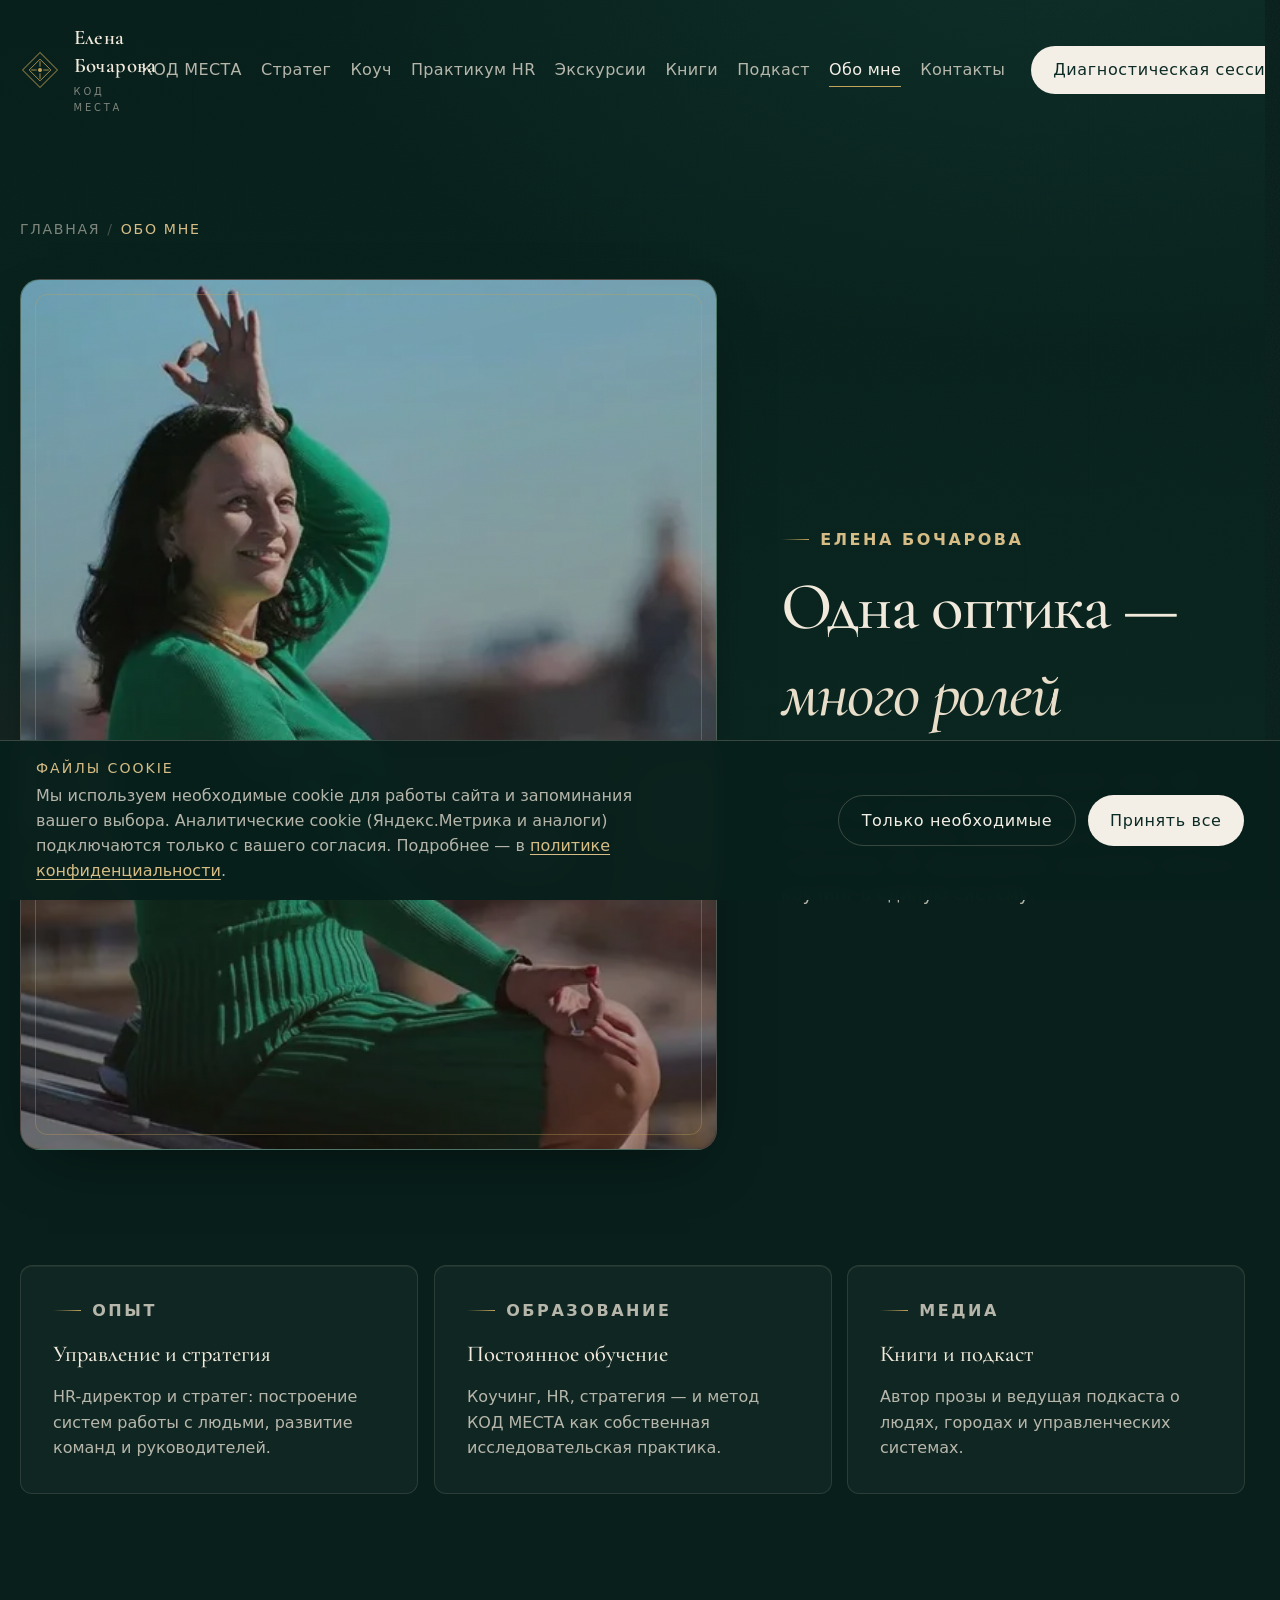
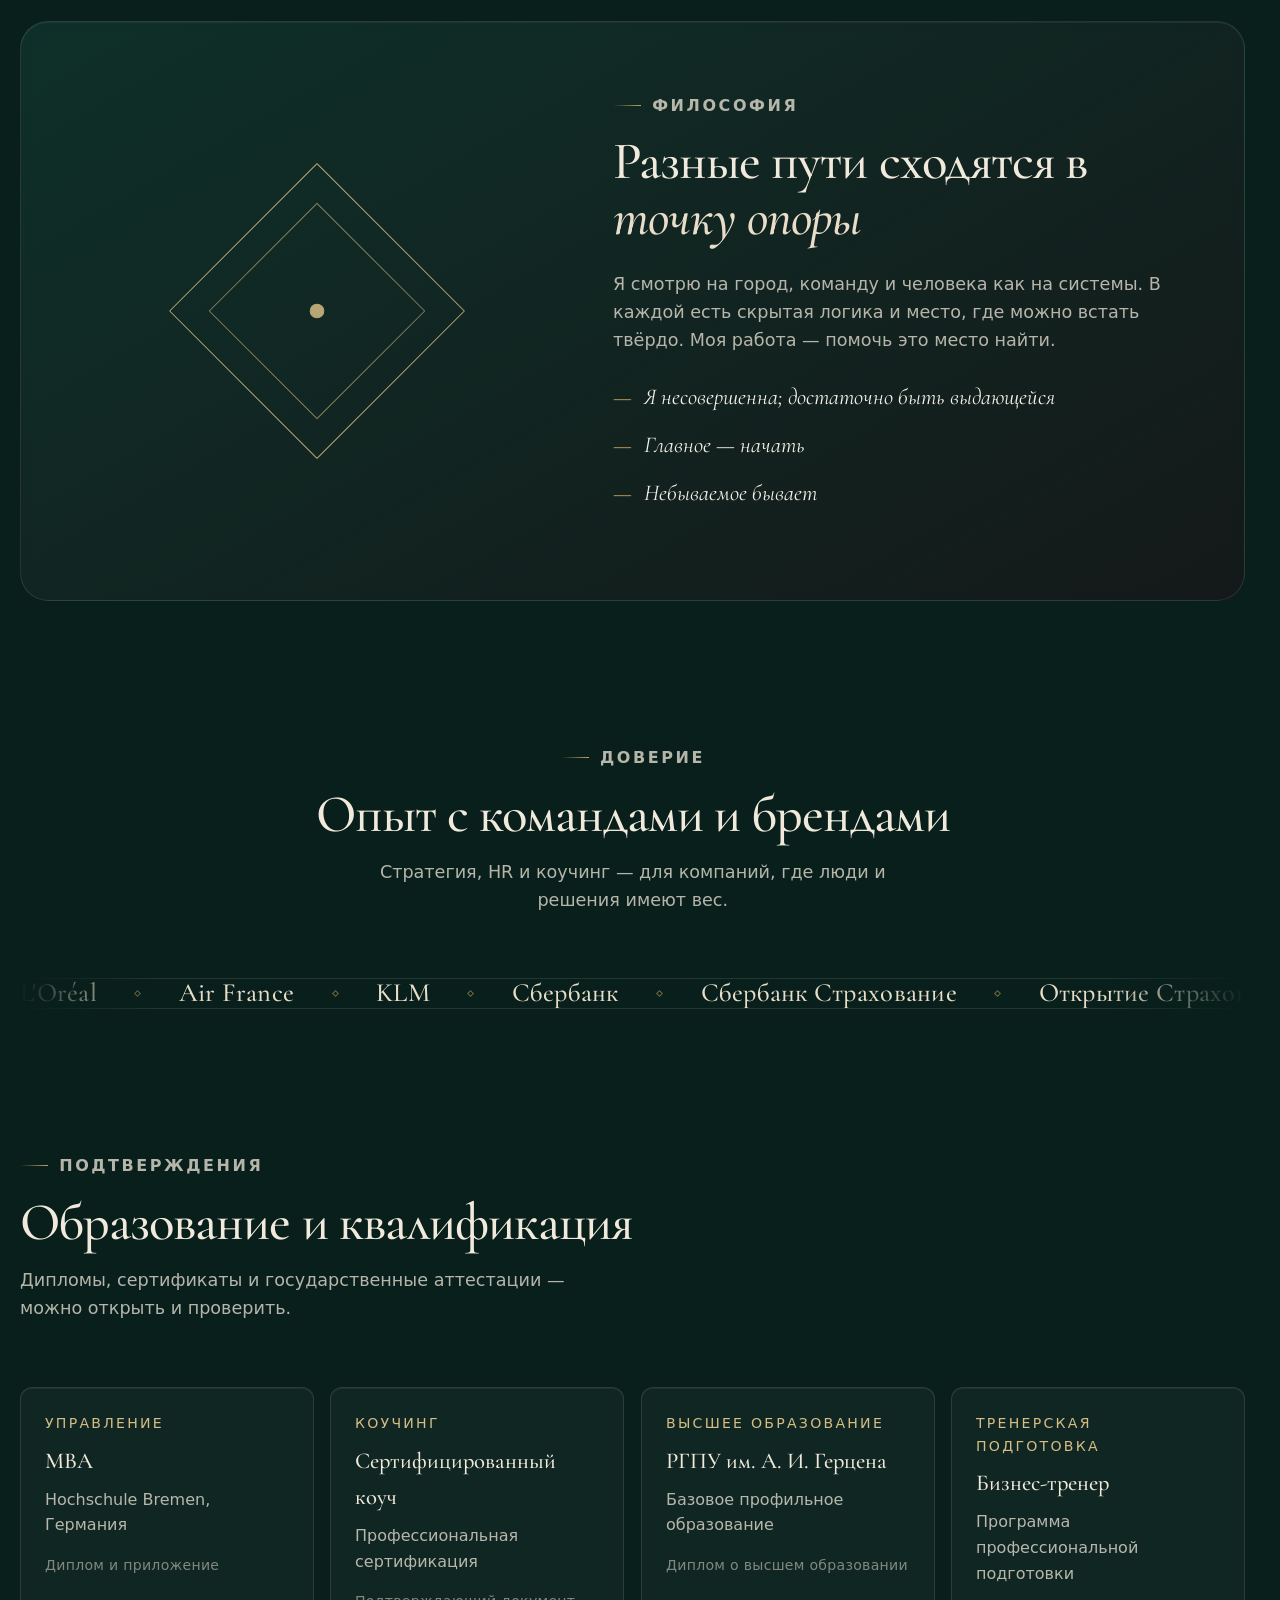
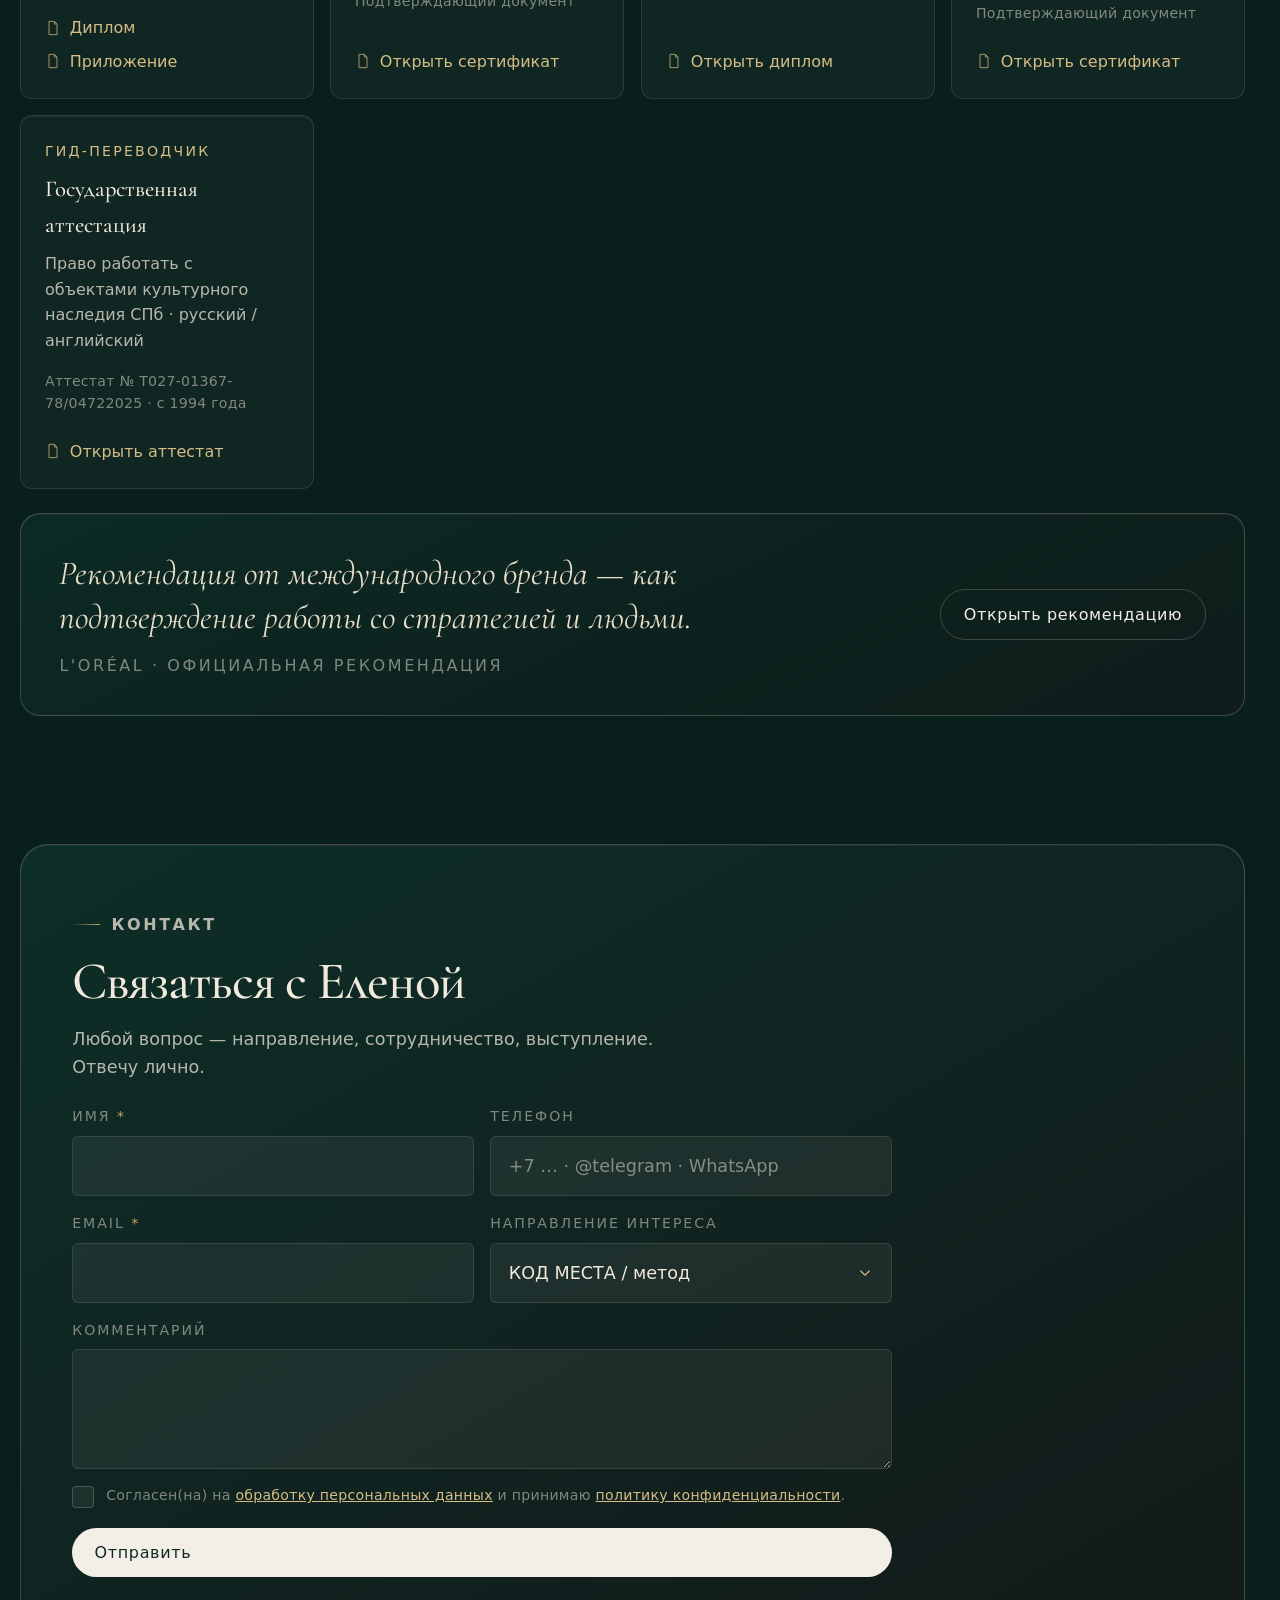
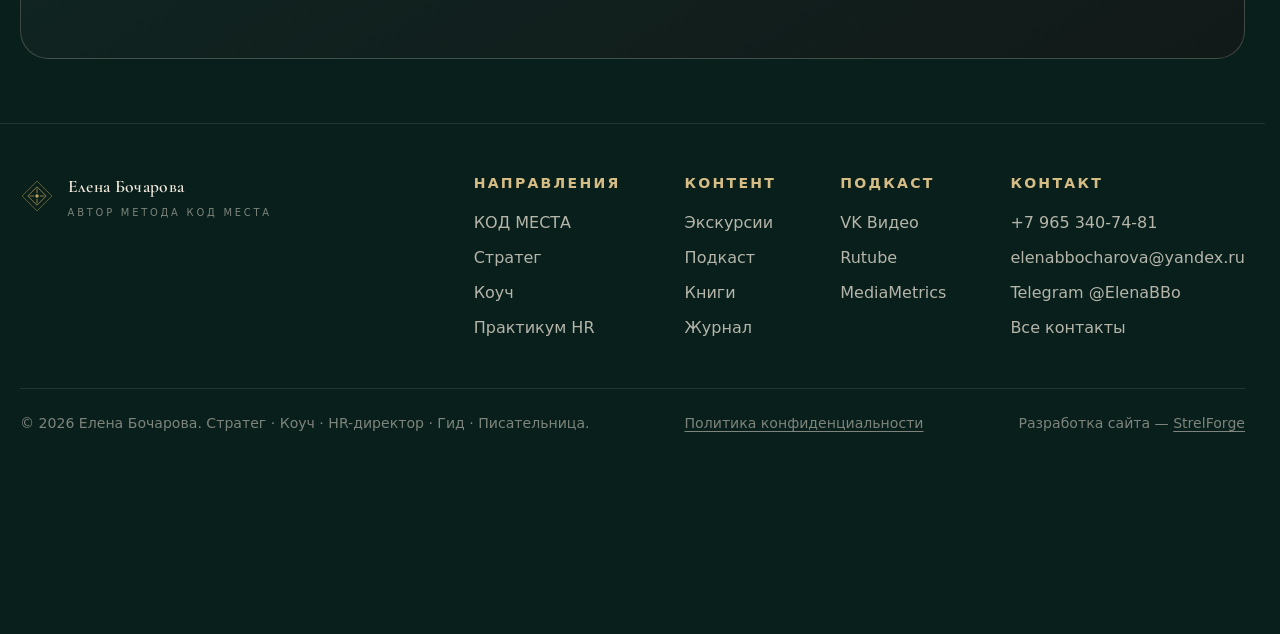
==== about/index.html @ f7d72cff "Initial commit" ====
<!DOCTYPE html>
<html lang="ru">
<head>
  <meta charset="UTF-8" />
  <style>html.pc-cover::before{content:"";position:fixed;inset:0;z-index:700;background:#081f1b}</style>
  <script>try{if(sessionStorage.getItem('pc-transit')==='1')document.documentElement.classList.add('pc-cover')}catch(e){}</script>
  <meta name="viewport" content="width=device-width, initial-scale=1.0" />
  <title>Обо мне — Елена Бочарова · биография и опыт</title>
  <meta name="description" content="Елена Бочарова: автор метода КОД МЕСТА, стратег, коуч, HR-директор, гид-переводчик, писательница и ведущая подкаста. Опыт, образование, философия и контакты." />
  <link rel="canonical" href="https://example.com/about/" />
  <meta property="og:title" content="Обо мне — Елена Бочарова" />
  <meta property="og:description" content="Биография, опыт, образование и философия." />
  <meta property="og:type" content="profile" />
  <meta property="og:url" content="https://example.com/about/" />
  <meta property="og:image" content="https://example.com/assets/img/og-default.svg" />

    <meta name="robots" content="index, follow" />
  <meta name="author" content="Елена Бочарова" />
  <meta name="theme-color" content="#081f1b" />
  <meta property="og:locale" content="ru_RU" />
  <meta property="og:site_name" content="Елена Бочарова · КОД МЕСТА" />
  <meta name="twitter:card" content="summary_large_image" />
  <meta name="twitter:title" content="Обо мне — Елена Бочарова" />
  <meta name="twitter:description" content="Биография, опыт, образование и философия." />
  <meta name="twitter:image" content="https://example.com/assets/img/og-default.svg" />
  <link rel="alternate" hreflang="ru" href="https://example.com/about/" />
  <link rel="alternate" hreflang="x-default" href="https://example.com/about/" />
<link rel="preconnect" href="https://api.fontshare.com" crossorigin />
  <link rel="preconnect" href="https://fonts.googleapis.com" />
  <link rel="preconnect" href="https://fonts.gstatic.com" crossorigin />
  <link href="https://api.fontshare.com/v2/css?f[]=switzer@300,400,500,600&display=swap" rel="stylesheet" />
  <link href="https://fonts.googleapis.com/css2?family=Cormorant+Garamond:ital,wght@0,400;0,500;0,600;1,400;1,500&family=Cormorant:ital,wght@0,400;0,500;1,400&display=swap" rel="stylesheet" />
  <link rel="stylesheet" href="../assets/css/base.css" />
  <link rel="stylesheet" href="../assets/css/style.css" />
  <link rel="icon" href="data:image/svg+xml,%3Csvg xmlns='http://www.w3.org/2000/svg' viewBox='0 0 32 32'%3E%3Crect width='32' height='32' rx='6' fill='%23081f1b'/%3E%3Cpath d='M16 5 L27 16 L16 27 L5 16 Z' fill='none' stroke='%23c4a35a' stroke-width='1.4'/%3E%3Ccircle cx='16' cy='16' r='3' fill='%23c4a35a'/%3E%3C/svg%3E" />
</head>
<body>
  <a href="#main" class="btn btn-ghost skip-link">К содержанию</a>
  <div data-header></div>

  <main id="main">
    <section class="subhero wrap">
      <nav class="crumbs reveal" aria-label="Хлебные крошки">
        <a href="../index.html">Главная</a><span class="sep">/</span><span aria-current="page">Обо мне</span>
      </nav>
      <div class="hero-grid" style="align-items:center; margin-top:1rem">
        <figure class="portrait portrait--photo reveal reveal-left" data-delay="220" aria-label="Елена Бочарова">
          <img src="../assets/img/elena/elena-guide.webp" alt="Елена Бочарова" width="960" height="1200" loading="lazy" decoding="async" />
          <div class="frame-line"></div>
        </figure>
        <div>
          <p class="eyebrow reveal" data-delay="60">Елена Бочарова</p>
          <h1 data-split>Одна оптика — <em>много ролей</em></h1>
          <p class="subhero-roles reveal reveal-blur" data-delay="280">Автор метода КОД МЕСТА. Стратег, коуч, HR-директор, гид-переводчик, писательница и ведущая подкаста. Объединяю город, людей, стратегию, HR, образование, экскурсии, книги и коучинг в единую систему.</p>
        </div>
      </div>
    </section>

    <section class="section section--tight wrap">
      <div class="feature-grid" data-stagger="100">
        <div class="feature reveal"><p class="eyebrow">Опыт</p><h3>Управление и стратегия</h3><p>HR-директор и стратег: построение систем работы с людьми, развитие команд и руководителей.</p></div>
        <div class="feature reveal"><p class="eyebrow">Образование</p><h3>Постоянное обучение</h3><p>Коучинг, HR, стратегия — и метод КОД МЕСТА как собственная исследовательская практика.</p></div>
        <div class="feature reveal"><p class="eyebrow">Медиа</p><h3>Книги и подкаст</h3><p>Автор прозы и ведущая подкаста о людях, городах и управленческих системах.</p></div>
      </div>
    </section>

    <section class="section section--tight wrap">
      <div class="method">
        <div class="reveal reveal-left">
          <svg class="glyph-svg" viewBox="0 0 300 300" fill="none" aria-hidden="true">
            <g stroke="currentColor" stroke-width="0.9" opacity="0.85">
              <path d="M150 20 L280 150 L150 280 L20 150 Z"/>
              <path d="M150 55 L245 150 L150 245 L55 150 Z" opacity="0.7"/>
              <circle cx="150" cy="150" r="6" fill="currentColor"/>
            </g>
          </svg>
        </div>
        <div class="reveal reveal-right" data-delay="120">
          <p class="eyebrow">Философия</p>
          <h2>Разные пути сходятся в <em>точку опоры</em></h2>
          <p>Я смотрю на город, команду и человека как на системы. В каждой есть скрытая логика и место, где можно встать твёрдо. Моя работа — помочь это место найти.</p>
          <ul class="principles">
            <li>Я несовершенна; достаточно быть выдающейся</li>
            <li>Главное — начать</li>
            <li>Небываемое бывает</li>
          </ul>
        </div>
      </div>
    </section>

    <section class="section section--tight wrap" aria-labelledby="clients-title">
      <div class="section-head section-head--center reveal reveal-down">
        <p class="eyebrow">Доверие</p>
        <h2 id="clients-title">Опыт с командами и брендами</h2>
        <p>Стратегия, HR и коучинг — для компаний, где люди и решения имеют вес.</p>
      </div>
      <ul class="client-wall reveal reveal-soft" data-marquee aria-label="Клиенты и бренды">
        <li><span class="cw-name">L'Oréal</span></li>
        <li><span class="cw-name">Air France</span></li>
        <li><span class="cw-name">KLM</span></li>
        <li><span class="cw-name">Сбербанк</span></li>
        <li><span class="cw-name">Сбербанк Страхование</span></li>
        <li><span class="cw-name">Открытие Страхование</span></li>
        <li><span class="cw-name">РЖД</span></li>
        <li><span class="cw-name">Parallels</span></li>
        <li><span class="cw-name">ERGO</span></li>
        <li><span class="cw-name">Райффайзен Лайф</span></li>
        <li><span class="cw-name">hh.ru</span></li>
      </ul>
    </section>

    <section class="section section--tight wrap" aria-labelledby="creds-title">
      <div class="section-head reveal reveal-down">
        <p class="eyebrow">Подтверждения</p>
        <h2 id="creds-title">Образование и квалификация</h2>
        <p>Дипломы, сертификаты и государственные аттестации — можно открыть и проверить.</p>
      </div>
      <div class="cred-grid" data-stagger="90">
        <article class="cred-card reveal">
          <span class="cred-type">Управление</span>
          <h3>MBA</h3>
          <p>Hochschule Bremen, Германия</p>
          <span class="cred-detail">Диплом и приложение</span>
          <div class="cred-links">
            <a class="cred-doc" href="../assets/documents/Bocharova_MBA1.pdf" target="_blank" rel="noopener">
              <svg viewBox="0 0 24 24" fill="none" stroke="currentColor" stroke-width="1.4"><path d="M6 2h8l4 4v16H6Z"/><path d="M14 2v4h4"/></svg>Диплом</a>
            <a class="cred-doc" href="../assets/documents/Bocharova_MBA2.pdf" target="_blank" rel="noopener">
              <svg viewBox="0 0 24 24" fill="none" stroke="currentColor" stroke-width="1.4"><path d="M6 2h8l4 4v16H6Z"/><path d="M14 2v4h4"/></svg>Приложение</a>
          </div>
        </article>
        <article class="cred-card reveal">
          <span class="cred-type">Коучинг</span>
          <h3>Сертифицированный коуч</h3>
          <p>Профессиональная сертификация</p>
          <span class="cred-detail">Подтверждающий документ</span>
          <div class="cred-links">
            <a class="cred-doc" href="../assets/documents/Bocharova_Coach.pdf" target="_blank" rel="noopener">
              <svg viewBox="0 0 24 24" fill="none" stroke="currentColor" stroke-width="1.4"><path d="M6 2h8l4 4v16H6Z"/><path d="M14 2v4h4"/></svg>Открыть сертификат</a>
          </div>
        </article>
        <article class="cred-card reveal">
          <span class="cred-type">Высшее образование</span>
          <h3>РГПУ им. А. И. Герцена</h3>
          <p>Базовое профильное образование</p>
          <span class="cred-detail">Диплом о высшем образовании</span>
          <div class="cred-links">
            <a class="cred-doc" href="../assets/documents/Bocharova_RGPU.pdf" target="_blank" rel="noopener">
              <svg viewBox="0 0 24 24" fill="none" stroke="currentColor" stroke-width="1.4"><path d="M6 2h8l4 4v16H6Z"/><path d="M14 2v4h4"/></svg>Открыть диплом</a>
          </div>
        </article>
        <article class="cred-card reveal">
          <span class="cred-type">Тренерская подготовка</span>
          <h3>Бизнес-тренер</h3>
          <p>Программа профессиональной подготовки</p>
          <span class="cred-detail">Подтверждающий документ</span>
          <div class="cred-links">
            <a class="cred-doc" href="../assets/documents/Bocharova_Trainer.pdf" target="_blank" rel="noopener">
              <svg viewBox="0 0 24 24" fill="none" stroke="currentColor" stroke-width="1.4"><path d="M6 2h8l4 4v16H6Z"/><path d="M14 2v4h4"/></svg>Открыть сертификат</a>
          </div>
        </article>
        <article class="cred-card reveal">
          <span class="cred-type">Гид-переводчик</span>
          <h3>Государственная аттестация</h3>
          <p>Право работать с объектами культурного наследия СПб · русский / английский</p>
          <span class="cred-detail">Аттестат № T027-01367-78/04722025 · с 1994 года</span>
          <div class="cred-links">
            <a class="cred-doc" href="../assets/img/elena/elena-badge.webp" target="_blank" rel="noopener">
              <svg viewBox="0 0 24 24" fill="none" stroke="currentColor" stroke-width="1.4"><path d="M6 2h8l4 4v16H6Z"/><path d="M14 2v4h4"/></svg>Открыть аттестат</a>
          </div>
        </article>
      </div>

      <div class="recommend reveal reveal-scale">
        <p class="rec-quote">Рекомендация от международного бренда — как подтверждение работы со стратегией и людьми.<span class="rec-by">L'Oréal · официальная рекомендация</span></p>
        <a class="btn btn-ghost" href="../assets/documents/recommendation-loreal.jpg" target="_blank" rel="noopener">Открыть рекомендацию</a>
      </div>
    </section>

    <section class="section section--tight wrap" id="contact">
      <div class="panel reveal reveal-right">
        <div class="section-head" style="margin-bottom:1.5rem">
          <p class="eyebrow">Контакт</p>
          <h2>Связаться с Еленой</h2>
          <p>Любой вопрос — направление, сотрудничество, выступление. Отвечу лично.</p>
        </div>
        <form class="form form--wide" data-form="contact" name="contact" method="POST" data-netlify="true" netlify-honeypot="bot-field">
          <input type="hidden" name="form-name" value="contact" />
          <p class="visually-hidden" aria-hidden="true"><label>Не заполняйте: <input name="bot-field" tabindex="-1" autocomplete="off" /></label></p>
          <div class="field"><label for="ab-name">Имя <span class="req">*</span></label><input id="ab-name" name="name" required /></div>
          <div class="field"><label for="ab-phone">Телефон</label><input id="ab-phone" name="phone" type="tel" /></div>
          <div class="field"><label for="ab-email">Email <span class="req">*</span></label><input id="ab-email" name="email" type="email" required /></div>
          <div class="field">
            <label for="ab-interest">Направление интереса</label>
            <select id="ab-interest" name="interest">
              <option>КОД МЕСТА / метод</option>
              <option>Стратег / бизнес</option>
              <option>Коучинг</option>
              <option>Практикум HR</option>
              <option>Экскурсии</option>
              <option>Подкаст</option>
              <option>Книги</option>
              <option>Другое</option>
            </select>
          </div>
          <div class="field field--full"><label for="ab-msg">Комментарий</label><textarea id="ab-msg" name="message"></textarea></div>
          <div class="field field--full consent">
            <input type="checkbox" id="ab-consent" name="consent" required />
            <label for="ab-consent">Согласен(на) на <a href="../privacy/index.html#consent">обработку персональных данных</a> и принимаю <a href="../privacy/index.html">политику конфиденциальности</a>.</label>
          </div>
          <div class="field field--full">
            <button type="submit" class="btn btn-primary">Отправить</button>
            <p class="form-status" role="status" aria-live="polite"></p>
          </div>
        </form>
      </div>
    </section>
  </main>

  <div data-footer></div>
  <script src="../assets/js/forms.js" defer></script>
  <script src="../assets/js/seo.js" defer></script>
  <script src="../content/bundle.js" defer></script>
  <script src="../assets/js/content.js" defer></script>
  <script src="../assets/js/site.js" defer></script>
</body>
</html>
---- assets/css/base.css ----
/* ============================================================
   base.css — reset, tokens, primitives
   Project: Елена Бочарова — мультибрендовый хаб «Тихая роскошь»
   ============================================================ */

*, *::before, *::after { box-sizing: border-box; }
* { margin: 0; }
html {
  -webkit-text-size-adjust: 100%;
  scroll-behavior: smooth;
  overflow-x: hidden;
  width: 100%;
  max-width: 100%;
  scrollbar-gutter: stable;
  min-height: 100%;
  background-color: var(--bg);
  color-scheme: dark;
}
@media (prefers-reduced-motion: reduce) {
  html { scroll-behavior: auto; }
  *, *::before, *::after {
    animation-duration: .001ms !important;
    animation-iteration-count: 1 !important;
    transition-duration: .001ms !important;
  }
}
body { line-height: 1.6; -webkit-font-smoothing: antialiased; text-rendering: optimizeLegibility; overflow-x: hidden; width: 100%; max-width: 100%; position: relative; }
img, picture, svg, video { display: block; max-width: 100%; }
input, button, textarea, select { font: inherit; color: inherit; }
button { background: none; border: none; cursor: pointer; }
a { color: inherit; text-decoration: none; }
ul, ol { list-style: none; padding: 0; }
:focus-visible {
  outline: 2px solid var(--gold);
  outline-offset: 3px;
  border-radius: 2px;
}

/* ---------- Design Tokens ---------- */
:root {
  /* Core palette — Quiet Luxury */
  --emerald-deep:  #0c2a25;   /* cat's-eye / темный изумруд */
  --emerald:       #103b32;
  --emerald-mid:   #1c5247;
  --emerald-glow:  #2f7a68;
  --bordeaux-deep: #2c0f17;
  --bordeaux:      #5a1f2c;
  --bordeaux-wine: #7a2a3a;
  --ivory:         #f4efe6;   /* теплый айвори */
  --champagne:     #e8ddc8;
  --champagne-2:   #d8c9ac;
  --gold:          #c4a35a;   /* металл/золото — только микродетали */
  --gold-soft:     #d6bd86;

  /* Semantic surfaces (dark, emerald-based) */
  --bg:            #081f1b;
  --bg-2:          #0b2620;
  --surface:       rgba(244,239,230,0.035);
  --surface-2:     rgba(244,239,230,0.06);
  --surface-3:     rgba(244,239,230,0.09);
  --border:        rgba(232,221,200,0.12);
  --border-strong: rgba(232,221,200,0.22);

  /* Text */
  --text:          #f1eadc;
  --text-soft:     rgba(241,234,220,0.74);
  --text-faint:    rgba(241,234,220,0.5);

  /* Type scale (fluid) */
  --text-xs:   clamp(0.8rem, 0.77rem + 0.14vw, 0.88rem);
  --text-sm:   clamp(0.9rem, 0.87rem + 0.18vw, 1rem);
  --text-base: clamp(1.02rem, 0.98rem + 0.2vw, 1.1rem);
  --text-lg:   clamp(1.2rem, 1.12rem + 0.4vw, 1.42rem);
  --text-xl:   clamp(1.5rem, 1.3rem + 1vw, 2.1rem);
  --text-2xl:  clamp(2.1rem, 1.7rem + 2vw, 3.4rem);
  --text-hero: clamp(3rem, 2.2rem + 5vw, 6.4rem);

  /* Spacing */
  --space-1: 0.25rem;  --space-2: 0.5rem;  --space-3: 0.75rem;
  --space-4: 1rem;     --space-6: 1.5rem;  --space-8: 2rem;
  --space-12: 3rem;    --space-16: 4rem;   --space-20: 5rem;
  --space-24: 6rem;    --space-32: 8rem;

  /* Radius */
  --radius-sm: 6px; --radius-md: 12px; --radius-lg: 20px; --radius-xl: 28px;

  /* Tracking discipline (Refero: Sequel — sculpted display, restrained labels) */
  --track-display: -0.025em;  /* большие serif-заголовки: «вылепленные», плотные */
  --track-head:    -0.018em;  /* секционные h2 */
  --track-label:    0.16em;   /* мелкие капс-подписи: сдержанно, читаемо */

  /* Fonts */
  --font-display: 'Cormorant Garamond', 'Cormorant', Georgia, serif;
  --font-body: 'Switzer', 'Inter', system-ui, sans-serif;

  --shadow-soft: 0 24px 60px -28px rgba(0,0,0,0.6);
  /* Возвышение карточек — внутренняя подсветка сверху + мягкая тень (Sequel) */
  --edge-top: inset 0 1px 0 0 rgba(244,239,230,0.06);
  --shadow-card: 0 18px 40px -24px rgba(0,0,0,0.55), var(--edge-top);
  --ease: cubic-bezier(0.16, 1, 0.3, 1);
  --maxw: 1280px;
}

/* ---------- Primitive utilities ---------- */
.wrap { width: min(100% - 2.5rem, var(--maxw)); margin-inline: auto; }
.wrap--narrow { width: min(100% - 2.5rem, 880px); margin-inline: auto; }

.eyebrow {
  font-family: var(--font-body);
  font-size: var(--text-sm);
  letter-spacing: var(--track-label);
  text-transform: uppercase;
  color: var(--gold-soft);
  font-weight: 600;
  display: inline-flex; align-items: center; gap: 0.7em;
}
.eyebrow::before {
  content: ""; width: 28px; height: 1px; flex: none;
  background: linear-gradient(90deg, transparent, var(--gold));
}

.btn {
  display: inline-flex; align-items: center; gap: 0.6em;
  font-size: var(--text-sm); letter-spacing: 0.04em;
  padding: 0.72em 1.4em; border-radius: 999px;
  --mag-x: 0px; --mag-y: 0px;
  transform: translate(var(--mag-x), var(--mag-y));
  transition: transform .3s var(--ease), background .3s var(--ease), border-color .3s var(--ease), color .3s var(--ease);
  white-space: nowrap;
}
.btn-primary {
  background: var(--ivory); color: var(--emerald-deep); font-weight: 500;
}
.btn-primary:hover { transform: translate(var(--mag-x), calc(var(--mag-y) - 2px)); background: var(--champagne); }
.btn-ghost {
  border: 1px solid var(--border-strong); color: var(--ivory);
}
.btn-ghost:hover { border-color: var(--gold); color: var(--gold-soft); }
.btn-gold {
  border: 1px solid var(--gold); color: var(--gold-soft);
}
.btn-gold:hover { background: var(--gold); color: var(--emerald-deep); transform: translate(var(--mag-x), calc(var(--mag-y) - 2px)); }

/* Visually-hidden helper */
.visually-hidden {
  position: absolute !important; width: 1px !important; height: 1px !important;
  padding: 0 !important; margin: -1px !important; overflow: hidden !important;
  clip: rect(0 0 0 0) !important; clip-path: inset(50%) !important;
  white-space: nowrap; border: 0;
}

/* Skip link: не уводим за экран — иначе на мобильных появляется горизонтальный скролл */
.skip-link,
a[href="#main"].btn-ghost {
  position: fixed !important;
  top: 0.75rem !important;
  left: 0.75rem !important;
  z-index: 200;
  width: 1px !important;
  height: 1px !important;
  padding: 0 !important;
  margin: 0 !important;
  overflow: hidden !important;
  clip: rect(0 0 0 0) !important;
  clip-path: inset(50%) !important;
  white-space: nowrap;
  border: 0;
}
.skip-link:focus,
a[href="#main"].btn-ghost:focus {
  width: auto !important;
  height: auto !important;
  clip: auto !important;
  clip-path: none !important;
  overflow: visible !important;
  padding: 0.72em 1.4em;
}
---- assets/css/style.css ----
/* ============================================================
   style.css — layout & components
   ============================================================ */

body {
  font-family: var(--font-body);
  font-size: var(--text-base);
  color: var(--text);
  background-color: var(--bg);
  background-image:
    radial-gradient(120% 90% at 85% -10%, rgba(47,122,104,0.18), transparent 55%),
    radial-gradient(90% 70% at 0% 100%, rgba(90,31,44,0.22), transparent 60%),
    linear-gradient(180deg, var(--bg) 0%, var(--bg-2) 100%);
  background-attachment: fixed;
  min-height: 100vh;
  min-height: 100dvh;
  min-height: -webkit-fill-available;
  overflow-x: hidden;
  max-width: 100%;
  width: 100%;
}

/* Subtle grain/texture overlay */
body::before {
  content: "";
  position: fixed; inset: 0;
  pointer-events: none; z-index: 0;
  opacity: 0.5;
  background-image:
    repeating-linear-gradient(90deg, rgba(232,221,200,0.018) 0 1px, transparent 1px 64px),
    repeating-linear-gradient(0deg, rgba(232,221,200,0.018) 0 1px, transparent 1px 64px);
  mask-image: radial-gradient(circle at 50% 30%, #000 0%, transparent 80%);
}

/* ---------------- Header ---------------- */
.site-header {
  position: sticky; top: 0; z-index: 50;
  max-width: 100%; overflow-x: clip;
  transition: background .4s var(--ease), backdrop-filter .4s var(--ease), border-color .4s var(--ease);
  border-bottom: 1px solid transparent;
}
.site-header.scrolled {
  background: rgba(8,31,27,0.72);
  backdrop-filter: blur(16px) saturate(120%);
  border-bottom: 1px solid var(--border);
}
.header-inner {
  display: flex; align-items: center; justify-content: space-between;
  padding-block: var(--space-6); gap: clamp(1rem, 2vw, var(--space-8));
}
.brand { display: flex; align-items: center; gap: 0.85rem; }
.brand .logo-svg { width: 40px; height: 40px; color: var(--gold); flex: none; }
.brand .brand-name {
  font-family: var(--font-display);
  font-size: 1.3rem; font-weight: 600; letter-spacing: 0.02em;
  line-height: 1;
}
.brand .brand-sub {
  display: block; font-family: var(--font-body);
  font-size: 0.62rem; letter-spacing: 0.28em; text-transform: uppercase;
  color: var(--text-faint); margin-top: 4px;
}
.nav { display: flex; align-items: center; gap: clamp(0.9rem, 1.5vw, 1.7rem); }
.nav a {
  font-size: var(--text-sm); color: var(--text-soft);
  letter-spacing: 0.02em; white-space: nowrap; position: relative; padding-block: 4px;
  transition: color .3s var(--ease);
}
.nav a::after {
  content: ""; position: absolute; left: 0; bottom: 0; height: 1px; width: 0;
  background: var(--gold); transition: width .35s var(--ease);
}
.nav a:hover, .nav a[aria-current="page"] { color: var(--ivory); }
.nav a:hover::after, .nav a[aria-current="page"]::after { width: 100%; }

.nav-toggle {
  display: none; width: 44px; height: 44px; color: var(--ivory);
  align-items: center; justify-content: center;
  position: relative; z-index: 52;
  border-radius: var(--radius-sm);
  transition: color .3s var(--ease), background .3s var(--ease);
}
.nav-toggle:hover { color: var(--champagne); }
.nav-toggle.is-active { color: var(--champagne); }
.nav-toggle-box {
  display: grid; gap: 6px; width: 22px;
  transition: transform .45s cubic-bezier(0.22, 1, 0.36, 1);
}
.nav-toggle-line {
  display: block; height: 1.4px; width: 100%;
  background: currentColor; border-radius: 1px;
  transform-origin: center;
  transition: transform .45s cubic-bezier(0.22, 1, 0.36, 1),
              opacity .3s var(--ease),
              width .35s var(--ease);
}
.nav-toggle.is-active .nav-toggle-line:nth-child(1) { transform: translateY(7.4px) rotate(45deg); }
.nav-toggle.is-active .nav-toggle-line:nth-child(2) { opacity: 0; transform: scaleX(0); }
.nav-toggle.is-active .nav-toggle-line:nth-child(3) { transform: translateY(-7.4px) rotate(-45deg); }

.nav-backdrop {
  display: none;
}
.nav-close,
.nav-dismiss-zone { display: none; }
.nav-mobile-cta { display: none; }

/* ---------------- Hero (home) ---------------- */
.hero { position: relative; z-index: 1; padding-block: clamp(3rem, 7vw, 7rem) clamp(4rem, 9vw, 9rem); }
.hero-grid {
  display: grid; grid-template-columns: 1.35fr 0.9fr;
  gap: clamp(2rem, 5vw, 5rem); align-items: center;
}
.hero-eyebrow { margin-bottom: var(--space-6); }
.hero h1 {
  font-family: var(--font-display);
  font-size: var(--text-hero); font-weight: 500; line-height: 0.98;
  letter-spacing: var(--track-display); margin-bottom: var(--space-6);
}
.hero h1 .accent { font-style: italic; color: var(--champagne); }
.hero .roles {
  font-size: var(--text-base); color: var(--text-soft);
  letter-spacing: 0.02em; margin-bottom: var(--space-6);
  max-width: 46ch;
}
.hero .roles b { color: var(--ivory); font-weight: 500; }
.hero .lede {
  font-family: var(--font-display); font-style: italic;
  font-size: var(--text-lg); color: var(--champagne);
  max-width: 40ch; line-height: 1.45; margin-bottom: var(--space-8);
}
.hero-cta { display: flex; flex-wrap: wrap; gap: var(--space-4); }

/* Portrait art-direction plate */
.portrait {
  position: relative; aspect-ratio: 4 / 5; border-radius: var(--radius-lg);
  overflow: hidden;
  background:
    radial-gradient(120% 80% at 30% 10%, rgba(47,122,104,0.5), transparent 60%),
    linear-gradient(160deg, var(--emerald-mid), var(--bordeaux-deep) 120%);
  border: 1px solid var(--border-strong);
  box-shadow: var(--shadow-soft);
}
.portrait .frame-line {
  position: absolute; inset: 14px; border: 1px solid rgba(196,163,90,0.35);
  border-radius: calc(var(--radius-lg) - 8px); pointer-events: none;
}
.portrait .pt-svg { position: absolute; inset: 0; width: 100%; height: 100%; }
.portrait .pt-label {
  position: absolute; left: 22px; bottom: 20px; z-index: 2;
  font-size: var(--text-xs); letter-spacing: var(--track-label); text-transform: uppercase;
  color: var(--champagne-2);
}
.portrait .pt-mono {
  position: absolute; right: 20px; top: 18px; z-index: 2;
  font-family: var(--font-display); font-size: 1.4rem; color: var(--gold-soft);
  opacity: 0.85;
}
.portrait img { position: absolute; inset: 0; width: 100%; height: 100%; object-fit: cover; }
.portrait--photo::after {
  content: ""; position: absolute; inset: 0; z-index: 1; pointer-events: none;
  background: linear-gradient(165deg, rgba(28,82,71,0.12), rgba(44,15,23,0.28));
}
.portrait--photo .frame-line { z-index: 2; }
.portrait--photo img { z-index: 0; }

/* Hero ticker / motto strip */
.motto-strip {
  margin-top: clamp(2.5rem, 5vw, 4rem); border-top: 1px solid var(--border);
  border-bottom: 1px solid var(--border); padding-block: var(--space-6);
  display: flex; gap: var(--space-12); flex-wrap: wrap; align-items: center;
}
.motto-strip span {
  font-family: var(--font-display); font-style: italic;
  font-size: var(--text-lg); color: var(--text-soft);
  display: inline-flex; align-items: center; gap: var(--space-6);
}
.motto-strip span::before {
  content: "✶"; color: var(--gold); font-style: normal; font-size: 0.7em;
}
@media (max-width: 1100px) {
  .motto-strip { justify-content: center; gap: var(--space-6) var(--space-8); }
  .motto-strip span { font-size: var(--text-base); }
}

/* ---------------- Section scaffolding ---------------- */
section { position: relative; z-index: 1; }
.section { padding-block: clamp(4rem, 9vw, 8rem); }
.section--tight { padding-block: clamp(2.5rem, 5vw, 4.5rem); }
.section-head { max-width: 60ch; margin-bottom: clamp(2.5rem, 5vw, 4rem); }
.section-head h2 {
  font-family: var(--font-display); font-weight: 500;
  font-size: var(--text-2xl); line-height: 1.05; letter-spacing: var(--track-head);
  margin-top: var(--space-4);
}
.section-head p { color: var(--text-soft); margin-top: var(--space-4); max-width: 52ch; }
.section-head--center { margin-inline: auto; text-align: center; }
.section-head--center .eyebrow { justify-content: center; }
.section-head--center p { margin-inline: auto; }

/* ---------------- Subpage hero ---------------- */
.subhero { position: relative; z-index: 1; padding-block: clamp(3rem, 6vw, 6rem) clamp(2rem, 4vw, 3.5rem); }
.subhero-inner { max-width: 64ch; }
.subhero h1 {
  font-family: var(--font-display); font-weight: 500;
  font-size: clamp(2.4rem, 1.8rem + 3vw, 4.6rem); line-height: 1.12;
  letter-spacing: var(--track-display); margin-block: var(--space-6) var(--space-6);
}
.subhero h1[data-split].split-ready {
  padding-bottom: max(0.16em, 8px);
}
.subhero h1[data-split].split-in {
  padding-bottom: max(0.12em, 6px);
}
.subhero .hero-grid h1[data-split] { margin-block: 1rem; }
.subhero h1 em { font-style: italic; color: var(--champagne); }
.subhero .podcast-title { white-space: nowrap; }
.subhero .lede {
  font-family: var(--font-display); font-style: italic;
  font-size: var(--text-lg); color: var(--champagne); max-width: 48ch; line-height: 1.45;
  margin-top: var(--space-3);
}
.subhero .subhero-roles { color: var(--text-soft); max-width: 56ch; margin-top: var(--space-3); }

/* Breadcrumbs */
.crumbs { display: flex; flex-wrap: wrap; gap: 0.5em; align-items: center; font-size: var(--text-xs); letter-spacing: 0.12em; text-transform: uppercase; color: var(--text-faint); }
.crumbs a { color: var(--text-faint); transition: color .3s var(--ease); }
.crumbs a:hover { color: var(--gold-soft); }
.crumbs span.sep { opacity: 0.5; }
.crumbs span[aria-current] { color: var(--gold-soft); }
.subhero .crumbs { margin-bottom: clamp(1.5rem, 3vw, 2.5rem); }

/* ---------------- Doors / directions ---------------- */
.doors {
  display: grid;
  grid-template-columns: repeat(6, 1fr);
  gap: var(--space-4);
}
.door {
  position: relative; overflow: hidden;
  border: 1px solid var(--border); border-radius: var(--radius-md);
  background: var(--surface);
  box-shadow: var(--edge-top);
  padding: var(--space-8);
  display: flex; flex-direction: column; justify-content: space-between;
  min-height: 240px;
  --mag-x: 0px; --mag-y: 0px;
  transform: translate(var(--mag-x), var(--mag-y));
  transition: transform .45s var(--ease), border-color .45s var(--ease), background .45s var(--ease), box-shadow .45s var(--ease);
  isolation: isolate;
}
.door::after {
  content: ""; position: absolute; inset: 0; z-index: -1; opacity: 0;
  background: radial-gradient(110% 90% at 80% 0%, rgba(47,122,104,0.28), transparent 60%);
  transition: opacity .45s var(--ease);
}
.door:hover { transform: translate(var(--mag-x), calc(var(--mag-y) - 6px)); border-color: var(--border-strong); background: var(--surface-2); box-shadow: var(--shadow-card); }
.door:hover::after { opacity: 1; }
.door:hover .door-arrow { transform: translate(4px,-4px); color: var(--gold); }
.door--lg { grid-column: span 3; min-height: 320px; }
.door--md { grid-column: span 3; }
.door--sm { grid-column: span 2; }

.door-num { font-size: var(--text-xs); letter-spacing: var(--track-label); color: var(--text-faint); }
.door-icon { width: 34px; height: 34px; color: var(--gold-soft); margin-bottom: var(--space-6); }
.door-title {
  font-family: var(--font-display); font-size: var(--text-xl);
  font-weight: 500; line-height: 1.05; margin-bottom: var(--space-3);
}
.door--lg .door-title { font-size: clamp(1.8rem, 1.3rem + 1.6vw, 2.6rem); }
.door-desc { font-size: var(--text-sm); color: var(--text-soft); max-width: 34ch; }
.door-foot { display: flex; align-items: center; justify-content: space-between; margin-top: var(--space-6); }
.door-cta { font-size: var(--text-sm); letter-spacing: 0.03em; color: var(--text-soft); }
.door-arrow { width: 18px; height: 18px; color: var(--text-soft); transition: transform .4s var(--ease), color .4s var(--ease); }

/* ---------------- Method / philosophy ---------------- */
.method {
  border: 1px solid var(--border); border-radius: var(--radius-xl);
  background:
    linear-gradient(150deg, rgba(28,82,71,0.34), rgba(44,15,23,0.34));
  backdrop-filter: blur(6px);
  box-shadow: var(--edge-top);
  padding: clamp(2.5rem, 5vw, 5rem);
  display: grid; grid-template-columns: 0.9fr 1.1fr; gap: clamp(2rem, 5vw, 4.5rem);
  align-items: center; overflow: hidden; position: relative;
}
.method--reverse { grid-template-columns: 1.1fr 0.9fr; }
.method .glyph-svg { width: 100%; max-width: 340px; height: auto; color: var(--gold-soft); margin-inline: auto; }
.method h2 { font-family: var(--font-display); font-weight: 500; font-size: var(--text-2xl); line-height: 1.06; letter-spacing: var(--track-head); margin-bottom: var(--space-6); }
.method h2 em { color: var(--champagne); font-style: italic; }
.method p { color: var(--text-soft); margin-bottom: var(--space-4); max-width: 50ch; }
.method .principles { display: flex; flex-direction: column; gap: var(--space-3); margin: var(--space-6) 0; }
.method .principles li {
  display: flex; gap: var(--space-3); align-items: baseline;
  font-family: var(--font-display); font-style: italic; font-size: var(--text-lg); color: var(--ivory);
}
.method .principles li::before { content: "—"; color: var(--gold); font-style: normal; }

/* ---------------- Prose / rich text ---------------- */
.prose { max-width: 68ch; color: var(--text-soft); }
.prose > * + * { margin-top: var(--space-4); }
.prose h2 { font-family: var(--font-display); font-weight: 500; font-size: var(--text-xl); color: var(--text); margin-top: var(--space-12); }
.prose h3 { font-family: var(--font-display); font-weight: 500; font-size: var(--text-lg); color: var(--text); margin-top: var(--space-8); }
.prose p { color: var(--text-soft); }
.prose a { color: var(--gold-soft); text-decoration: underline; text-underline-offset: 3px; }
.prose blockquote { border-left: 2px solid var(--gold); padding-left: var(--space-6); font-family: var(--font-display); font-style: italic; font-size: var(--text-lg); color: var(--champagne); }
.prose ul { display: flex; flex-direction: column; gap: var(--space-2); }
.prose ul li { position: relative; padding-left: 1.4em; }
.prose ul li::before { content: "—"; position: absolute; left: 0; color: var(--gold); }
.prose img { border-radius: var(--radius-md); margin-block: var(--space-6); }

/* ---------------- Feature / value grid ---------------- */
.feature-grid { display: grid; grid-template-columns: repeat(3, 1fr); gap: var(--space-4); overflow: visible; }
.feature-grid--2 { grid-template-columns: repeat(2, 1fr); }
.feature {
  border: 1px solid var(--border); border-radius: var(--radius-md);
  background: var(--surface); padding: var(--space-8);
  box-shadow: var(--edge-top);
  display: flex; flex-direction: column; gap: var(--space-3);
  transition: border-color .4s var(--ease), transform .4s var(--ease), box-shadow .4s var(--ease), margin-bottom 1.05s var(--ease);
  position: relative; z-index: 0;
}
.feature:hover { border-color: var(--border-strong); transform: translateY(-4px); box-shadow: var(--shadow-card); z-index: 1; }
/* Reveal сдвигает карточку вниз — резервируем место, чтобы нижняя рамка не уходила под соседа */
.feature-grid > .feature.reveal:not(.in) { margin-bottom: 30px; }
.feature-grid > .feature.reveal.in { margin-bottom: 0; }
.feature .f-icon { width: 30px; height: 30px; color: var(--gold-soft); margin-bottom: var(--space-2); }
.feature h3 { font-family: var(--font-display); font-weight: 500; font-size: var(--text-lg); }
.feature p { font-size: var(--text-sm); color: var(--text-soft); }
.feature .f-num { font-family: var(--font-display); font-size: 2rem; color: var(--gold-soft); line-height: 1; }

/* ---------------- Proof of breadth ---------------- */
.proof { display: grid; grid-template-columns: repeat(3, 1fr); gap: var(--space-4); }
.proof-card {
  border: 1px solid var(--border); border-radius: var(--radius-md);
  background: var(--surface); padding: var(--space-8);
  box-shadow: var(--edge-top);
  display: flex; flex-direction: column; gap: var(--space-4);
  transition: border-color .4s var(--ease), transform .4s var(--ease), box-shadow .4s var(--ease);
}
.proof-card:hover { border-color: var(--border-strong); transform: translateY(-4px); box-shadow: var(--shadow-card); }
.proof-kicker { font-size: var(--text-xs); letter-spacing: var(--track-label); text-transform: uppercase; color: var(--gold-soft); }
.proof-card h3 { font-family: var(--font-display); font-weight: 500; font-size: var(--text-lg); }
.proof-card p { font-size: var(--text-sm); color: var(--text-soft); }
.proof-meta { margin-top: auto; font-size: var(--text-sm); color: var(--text-soft); letter-spacing: 0.01em; }
.wave { display: inline-flex; gap: 3px; align-items: flex-end; height: 18px; }
.wave i { width: 3px; background: var(--gold-soft); border-radius: 2px; animation: eq 1.1s var(--ease) infinite alternate; }
.wave i:nth-child(2){animation-delay:.15s}.wave i:nth-child(3){animation-delay:.3s}.wave i:nth-child(4){animation-delay:.1s}.wave i:nth-child(5){animation-delay:.25s}
@keyframes eq { from { height: 4px } to { height: 18px } }

/* ---------------- Content cards (collections) ---------------- */
.card-grid { display: grid; grid-template-columns: repeat(auto-fill, minmax(min(100%, 300px), 1fr)); gap: var(--space-6); }
.card-grid--2 { grid-template-columns: repeat(auto-fill, minmax(min(100%, 380px), 1fr)); }
.ccard {
  position: relative; display: flex; flex-direction: column;
  border: 1px solid var(--border); border-radius: var(--radius-md);
  background: var(--surface); overflow: hidden;
  box-shadow: var(--edge-top);
  transition: border-color .4s var(--ease), transform .4s var(--ease), box-shadow .4s var(--ease);
}
.ccard:hover { border-color: var(--border-strong); transform: translateY(-5px); box-shadow: var(--shadow-card); }
.ccard-cover {
  aspect-ratio: 16 / 10; position: relative; overflow: hidden;
  background:
    radial-gradient(120% 100% at 20% 0%, rgba(47,122,104,0.45), transparent 60%),
    linear-gradient(150deg, var(--emerald-mid), var(--bordeaux-deep) 130%);
  flex-shrink: 0;
}
.ccard--book .ccard-cover { aspect-ratio: 3 / 4; }
.ccard-cover img {
  position: absolute;
  inset: 0;
  width: 100%;
  height: 100%;
  display: block;
  object-fit: cover;
  object-position: center;
}
/* Подкаст: превью 16:9 как в плеере VK / MediaMetrics */
.ccard-poster {
  position: relative;
  aspect-ratio: 16 / 9;
  line-height: 0;
  background: var(--emerald-deep);
  flex-shrink: 0;
  overflow: hidden;
}
.ccard-poster img {
  width: 100%;
  height: 100%;
  display: block;
  object-fit: cover;
  object-position: center;
}
.ccard-cover .cover-mono {
  position: absolute; inset: 0; display: grid; place-items: center;
  font-family: var(--font-display); font-size: 2.4rem; color: rgba(214,189,134,0.5);
}
/* Журнал без обложки: глиф со шторки перехода */
.ccard-cover .cover-glyph {
  position: absolute; inset: 0; display: grid; place-items: center;
  color: var(--champagne);
}
.ccard-cover .pc-glyph--cover {
  width: 46%; max-width: 148px; height: auto;
  filter: drop-shadow(0 2px 10px rgba(0, 0, 0, 0.28));
  transition: transform 1.2s cubic-bezier(0.22, 1, 0.36, 1), color .45s var(--ease);
}
.ccard-cover .pc-glyph--cover .pc-line,
.ccard-cover .pc-glyph--cover .pc-ring { stroke-linecap: round; stroke-linejoin: round; }
.ccard-cover .pc-glyph--cover .pc-dash { opacity: 0.45; }
.ccard-cover .pc-glyph--cover .pc-nodes circle { opacity: 1; }
.ccard-cover .pc-glyph--cover .pc-core { opacity: 1; }
.ccard:hover .ccard-cover .pc-glyph--cover { transform: scale(1.05); color: var(--gold-soft); }
.ccard-body { padding: var(--space-6); display: flex; flex-direction: column; gap: var(--space-3); flex: 1; }
.ccard-tags { display: flex; flex-wrap: wrap; gap: var(--space-2); }
.tag {
  font-size: var(--text-xs); letter-spacing: 0.1em; text-transform: uppercase;
  color: var(--gold-soft); background: rgba(232,221,200,0.07);
  border: 1px solid var(--border); border-radius: 999px;
  padding: 0.38em 0.9em;
}
.tag--status {
  color: var(--ivory); text-transform: none; letter-spacing: 0.04em;
  background: rgba(196,163,90,0.14); border-color: rgba(196,163,90,0.38);
}
a[href^="mailto:"] { text-transform: lowercase; }
.ccard-body h3 { font-family: var(--font-display); font-weight: 500; font-size: var(--text-lg); line-height: 1.1; }
.ccard-body p { font-size: var(--text-sm); color: var(--text-soft); }
.ccard-meta { margin-top: auto; display: flex; flex-wrap: wrap; gap: var(--space-2) var(--space-4); font-size: var(--text-sm); color: var(--text-soft); letter-spacing: 0.01em; padding-top: var(--space-3); }
.ccard-foot { display: flex; align-items: center; justify-content: space-between; gap: var(--space-4); padding-top: var(--space-2); }
.ccard-price { font-family: var(--font-display); font-size: var(--text-lg); color: var(--champagne); }
.link-arrow { display: inline-flex; align-items: center; gap: 0.5em; font-size: var(--text-sm); color: var(--gold-soft); }
.link-arrow svg { width: 16px; height: 16px; transition: transform .35s var(--ease); }
.ccard:hover .link-arrow svg, .link-arrow:hover svg { transform: translate(3px,-3px); }

/* Empty state */
.empty-state { border: 1px dashed var(--border-strong); border-radius: var(--radius-md); padding: var(--space-12); text-align: center; color: var(--text-faint); }

/* ---------------- Stats strip ---------------- */
.stats { display: grid; grid-template-columns: repeat(auto-fit, minmax(160px,1fr)); gap: var(--space-4); border-block: 1px solid var(--border); padding-block: var(--space-8); }
.stat { text-align: center; }
.stat b { display: block; font-family: var(--font-display); font-size: clamp(2rem, 1.4rem + 2vw, 3rem); color: var(--champagne); line-height: 1; }
.stat span { font-size: var(--text-xs); letter-spacing: var(--track-label); text-transform: uppercase; color: var(--text-faint); }

/* ---------------- Pricing / offer panel ---------------- */
.panel {
  border: 1px solid var(--border-strong); border-radius: var(--radius-xl);
  background: linear-gradient(150deg, rgba(28,82,71,0.30), rgba(44,15,23,0.30));
  box-shadow: var(--edge-top);
  padding: clamp(2rem,4vw,3.5rem);
}
.price-row { display: flex; flex-wrap: wrap; align-items: baseline; gap: var(--space-4); }
.price-now { font-family: var(--font-display); font-size: clamp(2.4rem, 1.8rem + 2vw, 3.4rem); color: var(--champagne); line-height: 1; }
.price-note { color: var(--text-soft); font-size: var(--text-sm); }

/* ---------------- Program / steps ---------------- */
.steps { display: grid; gap: var(--space-4); }
.step {
  display: grid; grid-template-columns: auto 1fr; gap: var(--space-6); align-items: start;
  border: 1px solid var(--border); border-radius: var(--radius-md); background: var(--surface);
  padding: var(--space-6) var(--space-8);
}
.step-num { font-family: var(--font-display); font-size: 1.8rem; color: var(--gold-soft); line-height: 1; }
.step h3 { font-family: var(--font-display); font-weight: 500; font-size: var(--text-lg); margin-bottom: var(--space-2); }
.step p { font-size: var(--text-base); color: var(--text-soft); line-height: 1.55; }

/* ---------------- Funnel (воронки продаж) ---------------- */
.funnel-grid {
  display: grid; grid-template-columns: minmax(0, 1fr) minmax(0, 1.05fr);
  gap: clamp(2rem, 4vw, 4rem); align-items: start;
}
.offer-highlight {
  border: 1px solid var(--border-strong); border-radius: var(--radius-lg);
  background: linear-gradient(155deg, rgba(28,82,71,0.28), rgba(44,15,23,0.22));
  box-shadow: var(--edge-top); padding: clamp(1.5rem, 3vw, 2.25rem);
}
.offer-highlight .offer-kicker { margin-bottom: var(--space-3); }
.offer-highlight .offer-time {
  font-family: var(--font-display); font-weight: 500;
  font-size: clamp(2rem, 1.5rem + 2vw, 2.8rem); color: var(--champagne); line-height: 1.05;
  margin-bottom: var(--space-4);
}
.offer-highlight p { color: var(--text-soft); font-size: var(--text-base); max-width: 52ch; }
.offer-list { margin-top: var(--space-6); display: grid; gap: var(--space-3); }
.offer-list li {
  display: flex; gap: var(--space-3); align-items: baseline;
  font-size: var(--text-sm); color: var(--text-soft);
}
.offer-list li::before { content: "—"; color: var(--gold-soft); flex: none; }
.steps--3 { grid-template-columns: repeat(3, 1fr); }
/* В узкой колонке воронки шаги всегда стоят вертикально — иначе третий шаг
   наезжал на форму. */
.funnel-aside .steps,
.funnel-aside .steps--3 { grid-template-columns: 1fr; }
.funnel-aside { min-width: 0; }
.funnel-grid > .panel { min-width: 0; }
.panel--funnel,
.panel--funnel .form,
.panel--funnel .form--wide { max-width: 100%; }
.funnel-aside h3 {
  font-family: var(--font-display); font-weight: 500; font-size: var(--text-xl);
  margin-bottom: var(--space-6); letter-spacing: var(--track-head);
}
.funnel-next {
  margin-top: var(--space-8); padding-top: var(--space-6);
  border-top: 1px solid var(--border);
}
.funnel-next h4 {
  font-size: var(--text-xs); letter-spacing: var(--track-label); text-transform: uppercase;
  color: var(--gold-soft); margin-bottom: var(--space-4);
}
.funnel-next ol {
  display: grid; gap: var(--space-3); counter-reset: funnel;
}
.funnel-next li {
  counter-increment: funnel; padding-left: 2.2em; position: relative;
  font-size: var(--text-sm); color: var(--text-soft); line-height: 1.5;
}
.funnel-next li::before {
  content: counter(funnel); position: absolute; left: 0; top: 0.05em;
  width: 1.5em; height: 1.5em; border-radius: 50%;
  border: 1px solid var(--border-strong); color: var(--gold-soft);
  font-size: var(--text-xs); display: grid; place-items: center;
}
.funnel-trust { margin-top: var(--space-8); }
.funnel-trust p { font-size: var(--text-sm); color: var(--text-faint); margin-bottom: var(--space-4); }
.funnel-alt {
  margin-top: var(--space-4); font-size: var(--text-sm); color: var(--text-faint);
}
.funnel-alt a { color: var(--gold-soft); }
.panel--funnel { padding: clamp(1.75rem, 3.5vw, 3rem); contain: paint; isolation: isolate; }
.panel--funnel .section-head { margin-bottom: var(--space-6); }
.panel--funnel .section-head h2 { font-size: clamp(1.6rem, 1.2rem + 1.5vw, 2.2rem); }
.panel--funnel .section-head p { font-size: var(--text-base); color: var(--text-soft); max-width: none; }
.subhero .hero-cta { margin-top: clamp(1.25rem, 2.5vw, 2rem); }
.platform-links { display: flex; flex-wrap: wrap; gap: var(--space-3); margin-top: var(--space-6); }
.platform-links a {
  display: inline-flex; align-items: center; gap: 0.5em;
  padding: 0.65em 1.1em; border: 1px solid var(--border); border-radius: 999px;
  font-size: var(--text-sm); color: var(--text-soft); transition: border-color .3s var(--ease), color .3s var(--ease);
}
.platform-links a:hover { border-color: var(--gold); color: var(--champagne); }

/* ---------------- Podcast: video player + about ---------------- */
.video-frame {
  position: relative; display: block;
  aspect-ratio: 16 / 9; width: 100%;
  border: 1px solid var(--border); border-radius: var(--radius-lg);
  overflow: hidden; background: var(--emerald-deep);
  box-shadow: var(--edge-top);
  transition: border-color .4s var(--ease), box-shadow .4s var(--ease), transform .4s var(--ease);
  isolation: isolate;
}
.video-frame img {
  position: absolute; inset: 0; width: 100%; height: 100%;
  object-fit: contain; object-position: center;
  opacity: 0.92;
  transition: transform 1.4s var(--ease), opacity .5s var(--ease);
}
.video-frame::after {
  content: ""; position: absolute; inset: 0; z-index: 1;
  background: radial-gradient(80% 80% at 50% 45%, rgba(8,31,27,0.25), rgba(8,31,27,0.78));
}
.video-frame:hover { border-color: var(--gold); box-shadow: var(--shadow-card); transform: translateY(-3px); }
.video-frame:hover img { transform: scale(1.02); opacity: 1; }
.video-play {
  position: absolute; z-index: 2; inset: 0; margin: auto;
  width: clamp(76px, 8.5vw, 108px); height: clamp(76px, 8.5vw, 108px);
  display: grid; place-items: center;
  border-radius: 50%; border: none; padding: 0;
  pointer-events: none;
  transition: transform .65s cubic-bezier(0.22, 1, 0.36, 1);
}
.video-play::before,
.video-play::after {
  content: ""; position: absolute; border-radius: 50%;
  transition: opacity .55s var(--ease), transform .65s cubic-bezier(0.22, 1, 0.36, 1), border-color .45s var(--ease), box-shadow .55s var(--ease);
}
/* Внешнее кольцо — «ореол» */
.video-play::before {
  inset: -18%;
  border: 1px solid rgba(198, 167, 108, 0.28);
  opacity: 0.72;
  animation: play-orbit-breathe 3.6s cubic-bezier(0.45, 0, 0.2, 1) infinite;
}
/* Стеклянная сердцевина */
.video-play::after {
  inset: 0;
  border: 1px solid rgba(214, 189, 134, 0.55);
  background:
    radial-gradient(120% 120% at 28% 22%, rgba(255, 248, 236, 0.28), transparent 52%),
    radial-gradient(circle at 50% 58%, rgba(8, 31, 27, 0.42), rgba(8, 31, 27, 0.72) 78%);
  backdrop-filter: blur(12px);
  box-shadow:
    inset 0 1px 0 rgba(255, 255, 255, 0.14),
    inset 0 -10px 24px rgba(0, 0, 0, 0.22),
    0 14px 36px rgba(0, 0, 0, 0.38),
    0 0 28px rgba(198, 167, 108, 0.14);
}
.video-play .pc-glyph--play {
  position: relative; z-index: 1;
  width: 52%; height: auto;
  color: var(--champagne);
  filter: drop-shadow(0 1px 3px rgba(0, 0, 0, 0.35));
  transition: color .45s var(--ease), transform .65s cubic-bezier(0.22, 1, 0.36, 1);
  animation: play-glyph-breathe 3.6s cubic-bezier(0.45, 0, 0.2, 1) infinite;
}
.video-play .pc-glyph--play .pc-line,
.video-play .pc-glyph--play .pc-ring { stroke-linecap: round; stroke-linejoin: round; }
.video-play .pc-glyph--play .pc-dash {
  opacity: 0.5;
  transform: scale(1) rotate(0);
  transition: none;
}
.video-play .pc-glyph--play .pc-nodes circle {
  opacity: 1;
  transform: scale(1);
  transition: none;
}
.video-play .pc-glyph--play .pc-core {
  transform: scale(1);
  transition: none;
}
.video-frame:hover .video-play { transform: scale(1.045); }
.video-frame:hover .video-play::before {
  opacity: 1;
  transform: scale(1.06);
  border-color: rgba(232, 221, 200, 0.42);
}
.video-frame:hover .video-play::after {
  border-color: rgba(255, 243, 220, 0.82);
  background:
    radial-gradient(120% 120% at 28% 18%, rgba(255, 252, 244, 0.95), rgba(232, 221, 200, 0.88) 48%, rgba(196, 163, 90, 0.92) 100%);
  box-shadow:
    inset 0 1px 0 rgba(255, 255, 255, 0.55),
    inset 0 -8px 18px rgba(8, 31, 27, 0.12),
    0 18px 44px rgba(0, 0, 0, 0.32),
    0 0 40px rgba(198, 167, 108, 0.28);
}
.video-frame:hover .video-play .pc-glyph--play {
  color: var(--emerald-deep);
  transform: scale(1.04);
  animation-play-state: paused;
}
@keyframes play-orbit-breathe {
  0%, 100% { opacity: 0.62; transform: scale(1); }
  50% { opacity: 0.9; transform: scale(1.055); }
}
@keyframes play-glyph-breathe {
  0%, 100% { transform: scale(1); }
  50% { transform: scale(1.04); }
}
.video-frame.is-playing .video-play::before,
.video-frame.is-playing .video-play .pc-glyph--play {
  animation: none;
}
.video-frame:hover .video-play::before {
  animation-play-state: paused;
}
.video-frame:focus-visible {
  outline: 2px solid rgba(198, 167, 108, 0.75);
  outline-offset: 4px;
}
.video-tag {
  position: absolute; z-index: 2; left: clamp(1rem, 2vw, 1.6rem); bottom: clamp(1rem, 2vw, 1.6rem);
  font-size: var(--text-xs); letter-spacing: var(--track-label); text-transform: uppercase;
  color: var(--champagne); padding: 0.5em 1em; border: 1px solid var(--border-strong);
  border-radius: 999px; background: rgba(8,31,27,0.55);
}
.video-frame iframe { position: absolute; inset: 0; width: 100%; height: 100%; border: 0; z-index: 3; }
.video-frame--poster {
  aspect-ratio: 16 / 9;
  height: auto;
  overflow: hidden;
}
.video-frame--poster img {
  position: static;
  width: 100%;
  height: 100%;
  display: block;
  opacity: 1;
  object-fit: contain !important;
  object-position: center;
}
.video-frame--poster::after {
  background: linear-gradient(180deg, transparent 75%, rgba(8,31,27,0.25) 100%);
}
.video-frame--poster:hover img { opacity: 1; }
.video-frame.is-playing {
  aspect-ratio: 16 / 9;
  overflow: hidden;
}
.video-frame[role="button"] { cursor: pointer; }
.video-frame.is-playing { cursor: default; transform: none; pointer-events: auto; }
.video-frame.is-playing img,
.video-frame.is-playing .video-play,
.video-frame.is-playing .video-tag,
.video-frame.is-playing::after { opacity: 0; pointer-events: none; transition: opacity .35s var(--ease); }
.ccard-foot button.link-arrow { background: none; border: 0; padding: 0; font: inherit; color: inherit; cursor: pointer; text-align: left; }

.pod-about {
  display: grid; grid-template-columns: 0.85fr 1.15fr; gap: clamp(1.5rem, 4vw, var(--space-12));
  align-items: center;
}
.pod-about .portrait--photo { margin: 0; }
/* Без фото-блока: текст в комфортной мере, а превью — на всю ширину секции. */
.pod-about--solo { display: block; max-width: 100%; }
.pod-about--solo > div { max-width: 100%; }
.pod-about--solo > div > .eyebrow,
.pod-about--solo > div > h2,
.pod-about--solo > div > p { max-width: 70ch; }
.pod-about--solo .pod-photos { max-width: 100%; }
.pod-photos {
  display: grid; grid-template-columns: repeat(3, 1fr);
  gap: clamp(var(--space-3), 2vw, var(--space-5)); margin-top: var(--space-8);
}
.pod-photos img {
  width: 100%; height: auto; aspect-ratio: 16 / 9; object-fit: cover;
  border: 1px solid var(--border); border-radius: var(--radius-md);
  transition: transform .6s var(--ease), border-color .4s var(--ease);
}
.pod-photos img:hover { transform: scale(1.03); border-color: var(--border-strong); }
@media (max-width: 720px) {
  .pod-photos { grid-template-columns: 1fr; }
}

@media (max-width: 900px) {
  .funnel-grid { grid-template-columns: 1fr; }
  /* На мобильных сначала форма, потом «как проходит заявка» */
  .funnel-grid > .panel--funnel { order: -1; }
  .funnel-aside { order: 1; }
  .panel--funnel .form--wide { grid-template-columns: 1fr; }
  .steps--3 { grid-template-columns: 1fr; }
  .pod-about { grid-template-columns: 1fr; }
}

/* ---------------- Modules list (program) ---------------- */
.modules {
  display: grid; grid-template-columns: repeat(2, 1fr);
  gap: 0; border-top: 1px solid var(--border);
}
.modules li {
  display: flex; align-items: baseline; gap: var(--space-4);
  padding: var(--space-4) var(--space-2);
  border-bottom: 1px solid var(--border);
  font-family: var(--font-display); font-size: var(--text-lg); color: var(--ivory);
  line-height: 1.2;
}
.modules li:nth-child(odd) { border-right: 1px solid var(--border); padding-right: var(--space-6); }
.modules li:nth-child(even) { padding-left: var(--space-6); }
.modules .m-num {
  flex: none; font-size: var(--text-sm); letter-spacing: 0.1em;
  color: var(--gold-soft); font-family: var(--font-body); min-width: 2.2em;
}
.modules li:nth-child(4n+1),
.modules li:nth-child(4n+2) { background: rgba(232,221,200,0.025); }
.modules-expand {
  display: none; width: 100%; margin-top: var(--space-4);
  font-size: var(--text-sm); color: var(--gold-soft);
  padding: var(--space-3) var(--space-4);
  border: 1px solid var(--border); border-radius: var(--radius-sm);
  background: transparent; cursor: pointer; transition: color .3s var(--ease), border-color .3s var(--ease);
}
.modules-expand:hover { color: var(--ivory); border-color: var(--border-strong); }
@media (max-width: 720px) {
  .modules { grid-template-columns: 1fr; }
  .modules li:nth-child(odd) { border-right: 0; padding-right: var(--space-2); }
  .modules li:nth-child(even) { padding-left: var(--space-2); }
  .modules.modules--collapsed li:nth-child(n+7) { display: none; }
  .modules-expand { display: block; }
}

/* ---------------- Section divider with label (Refero: Haley Park) ---------------- */
.rule {
  display: flex; align-items: center; gap: var(--space-6);
  margin-block: clamp(2rem, 5vw, 3.5rem); color: var(--text-faint);
}
.rule::before, .rule::after {
  content: ""; height: 1px; flex: 1;
  background: linear-gradient(90deg, transparent, var(--border-strong), transparent);
}
.rule span {
  font-size: var(--text-xs); letter-spacing: 0.28em; text-transform: uppercase;
  white-space: nowrap; color: var(--gold-soft);
}

/* ---------------- Archival card variant (excursions) ---------------- */
.ccard--archival {
  border-radius: 2px;
  background: rgba(244, 239, 230, 0.025);
  transition:
    border-color 0.85s cubic-bezier(0.22, 1, 0.36, 1),
    transform 0.85s cubic-bezier(0.22, 1, 0.36, 1),
    box-shadow 0.85s cubic-bezier(0.22, 1, 0.36, 1);
}
.ccard--archival .ccard-cover {
  aspect-ratio: 4 / 3;
  isolation: isolate;
}
.ccard--archival .ccard-cover::after {
  content: "";
  position: absolute;
  inset: 0;
  z-index: 1;
  background: linear-gradient(
    168deg,
    rgba(8, 31, 27, 0.06) 0%,
    transparent 46%,
    rgba(8, 31, 27, 0.42) 100%
  );
  opacity: 0.88;
  transition: opacity 1.1s cubic-bezier(0.22, 1, 0.36, 1);
  pointer-events: none;
}
.ccard--archival .ccard-cover::before {
  content: "";
  position: absolute;
  inset: 14px;
  z-index: 2;
  border: 1px solid rgba(214, 189, 134, 0);
  transition: border-color 1s cubic-bezier(0.22, 1, 0.36, 1);
  pointer-events: none;
}
.ccard--archival:hover .ccard-cover::after { opacity: 0.5; }
.ccard--archival:hover .ccard-cover::before { border-color: rgba(214, 189, 134, 0.32); }
.ccard--archival .ccard-body { padding: var(--space-6) var(--space-6) var(--space-8); }
.ccard--archival:hover {
  border-color: rgba(214, 189, 134, 0.4);
  transform: translateY(-3px);
  box-shadow: 0 22px 56px rgba(0, 0, 0, 0.32);
}

/* Кликабельная карточка экскурсии — вся область ведёт к форме заявки */
.ccard--excursion { position: relative; cursor: pointer; }
.ccard--excursion .ccard-hit {
  position: absolute; inset: 0; z-index: 4;
  border-radius: inherit;
}
.ccard--excursion .ccard-foot .link-arrow { pointer-events: none; }
.ccard--excursion:hover .link-arrow svg { transform: translate(3px, -3px); }

/* Кликабельная карточка подкаста — вся область запускает плеер */
.ccard--podcast-playable { cursor: pointer; }
.ccard--podcast-playable .ccard-hit {
  position: absolute; inset: 0; z-index: 4;
  border: 0; padding: 0; margin: 0;
  background: transparent; cursor: pointer;
  border-radius: inherit;
  font: inherit; color: inherit; text-align: inherit;
}
.ccard--podcast-playable .ccard-hit:focus-visible { outline: 2px solid var(--gold); outline-offset: 2px; }
.ccard--podcast-playable .ccard-foot .link-arrow { pointer-events: none; }
.ccard--podcast-playable:hover .link-arrow svg { transform: translate(3px, -3px); }

/* ---------------- FAQ accordion ---------------- */
.faq { display: flex; flex-direction: column; gap: var(--space-3); max-width: 80ch; }
.faq-item { border: 1px solid var(--border); border-radius: var(--radius-md); background: var(--surface); overflow: hidden; }
.faq-q {
  width: 100%; display: flex; align-items: center; justify-content: space-between; gap: var(--space-4);
  padding: var(--space-6); text-align: left; font-family: var(--font-display); font-size: var(--text-lg); color: var(--text);
}
.faq-q .faq-ic { flex: none; width: 22px; height: 22px; color: var(--gold-soft); transition: transform .35s var(--ease); }
.faq-item[open] .faq-q .faq-ic { transform: rotate(45deg); }
.faq-a { padding: 0 var(--space-6) var(--space-6); color: var(--text-soft); font-size: var(--text-sm); max-width: 70ch; }
details.faq-item > summary { list-style: none; cursor: pointer; }
details.faq-item > summary::-webkit-details-marker { display: none; }

/* ---------------- Forms ---------------- */
.form { display: grid; gap: var(--space-4); max-width: 620px; }
.form--wide { max-width: 820px; grid-template-columns: 1fr 1fr; }
.field { display: flex; flex-direction: column; gap: var(--space-2); }
.field--full { grid-column: 1 / -1; }
.field label { font-size: var(--text-xs); letter-spacing: 0.14em; text-transform: uppercase; color: var(--text-faint); }
.field label .req { color: var(--gold); }
.field input, .field textarea, .field select {
  width: 100%; background: var(--surface-2); color: var(--text);
  border: 1px solid var(--border); border-radius: var(--radius-sm);
  padding: 0.85em 1em; transition: border-color .3s var(--ease), background .3s var(--ease);
}
.field input:focus, .field textarea:focus, .field select:focus { border-color: var(--gold); background: var(--surface-3); outline: none; }
.field input::placeholder, .field textarea::placeholder { color: var(--text-faint); }
.field textarea { min-height: 120px; resize: vertical; }
.field select {
  appearance: none; -webkit-appearance: none;
  cursor: pointer; padding-right: 2.8em;
  background-image: url("data:image/svg+xml,%3Csvg xmlns='http://www.w3.org/2000/svg' viewBox='0 0 24 24' fill='none' stroke='%23d6bd86' stroke-width='1.6'%3E%3Cpath d='M6 9l6 6 6-6'/%3E%3C/svg%3E");
  background-repeat: no-repeat; background-position: right 1em center; background-size: 18px;
}
/* Премиальный dropdown: тёмный изумруд, тёплый айвори, без дешёвого синего хайлайта.
   Раскрытый список читается без наведения. */
.field select option {
  background-color: #0c2a25; color: var(--ivory);
  padding: 0.5em 0.75em; font-size: var(--text-sm);
}
.field select option:checked,
.field select option:hover,
.field select option:focus {
  background: #1c5247; color: #fff;
  box-shadow: 0 0 10px 100px #1c5247 inset; /* перекрывает системный синий */
}
.field select option[value=""] { color: var(--text-faint); }

/* ============================================================
   Кастомный premium-дропдаун (.cselect).
   Нативный <option> в Chrome/Windows подсвечивается системным синим,
   который нельзя переопределить через CSS. Поэтому при наличии JS
   нативный <select> прячется, а список рисуется своими элементами
   с тёплой изумрудной подсветкой вместо «дешёвого» синего.
   Без JS остаётся рабочий нативный select (см. правила выше).
   ============================================================ */
.cselect { position: relative; }
.cselect.is-enhanced > select {
  position: absolute; width: 1px; height: 1px; padding: 0; margin: -1px;
  border: 0; clip: rect(0 0 0 0); overflow: hidden; pointer-events: none;
}
.cselect-trigger {
  width: 100%; text-align: left; cursor: pointer; display: block;
  background: var(--surface-2); color: var(--text);
  border: 1px solid var(--border); border-radius: var(--radius-sm);
  padding: 0.85em 2.8em 0.85em 1em;
  transition: border-color .3s var(--ease), background .3s var(--ease);
  background-image: url("data:image/svg+xml,%3Csvg xmlns='http://www.w3.org/2000/svg' viewBox='0 0 24 24' fill='none' stroke='%23d6bd86' stroke-width='1.6'%3E%3Cpath d='M6 9l6 6 6-6'/%3E%3C/svg%3E");
  background-repeat: no-repeat; background-position: right 1em center; background-size: 18px;
}
.cselect-trigger:focus-visible { outline: none; border-color: var(--gold); background-color: var(--surface-3); }
.cselect.is-open .cselect-trigger {
  border-color: var(--gold); background-color: var(--surface-3);
  background-image: url("data:image/svg+xml,%3Csvg xmlns='http://www.w3.org/2000/svg' viewBox='0 0 24 24' fill='none' stroke='%23d6bd86' stroke-width='1.6'%3E%3Cpath d='M18 15l-6-6-6 6'/%3E%3C/svg%3E");
}
.cselect-value { display: block; overflow: hidden; text-overflow: ellipsis; white-space: nowrap; }
.cselect-value.is-placeholder { color: var(--text-faint); }
.cselect-list {
  position: absolute; z-index: 60; top: calc(100% + 6px); left: 0; right: 0;
  margin: 0; padding: 6px; list-style: none;
  background: #0c2a25; border: 1px solid var(--border-strong); border-radius: var(--radius-sm);
  box-shadow: 0 18px 50px rgba(0,0,0,.5);
  max-height: 280px; overflow-y: auto;
  opacity: 0; transform: translateY(-6px); pointer-events: none;
  transition: opacity .22s var(--ease), transform .22s var(--ease);
}
.cselect.is-open .cselect-list { opacity: 1; transform: none; pointer-events: auto; }
.cselect-opt {
  padding: 0.62em 0.85em; border-radius: calc(var(--radius-sm) - 2px);
  color: var(--ivory); cursor: pointer; font-size: var(--text-sm); line-height: 1.4;
  transition: background .18s var(--ease), color .18s var(--ease);
}
.cselect-opt:hover,
.cselect-opt.is-active { background: #1c5247; color: #fff; }
.cselect-opt[aria-selected="true"] { color: var(--gold-soft); }
.cselect-opt[aria-selected="true"]::after {
  content: "✓"; float: right; margin-left: 0.5em; color: var(--gold); opacity: 0.9;
}
@media (prefers-reduced-motion: reduce) {
  .cselect-list { transition: none; }
}
.consent {
  display: grid;
  grid-template-columns: 22px 1fr;
  grid-template-areas: "check text";
  column-gap: var(--space-3);
  align-items: start;
  font-size: var(--text-xs);
  color: var(--text-faint);
  min-width: 0;
  margin-bottom: var(--space-1);
}
.consent label {
  grid-area: text;
  min-width: 0;
  white-space: normal;
  text-transform: none;
  letter-spacing: 0.02em;
  line-height: 1.45;
  cursor: pointer;
}
/* Кастомный чекбокс: один квадрат .consent-mark — пустой и с галочкой одного размера */
.consent input[type="checkbox"] {
  grid-area: check;
  appearance: none;
  -webkit-appearance: none;
  width: 22px;
  height: 22px;
  margin: 1px 0 0;
  padding: 0;
  border: 0;
  background: transparent;
  cursor: pointer;
  place-self: start center;
  position: relative;
  z-index: 3;
  opacity: 0;
}
.consent-mark {
  grid-area: check;
  width: 22px;
  height: 22px;
  margin-top: 1px;
  place-self: start center;
  pointer-events: none;
  position: relative;
  z-index: 2;
  box-sizing: border-box;
  border: 1px solid var(--border-strong);
  border-radius: 4px;
  background-color: var(--surface-2);
  display: block;
  color: #083127;
  overflow: hidden;
  transition: border-color .25s var(--ease), background-color .25s var(--ease);
}
.consent-mark svg {
  width: 100%;
  height: 100%;
  display: block;
  opacity: 0;
  transition: opacity .22s var(--ease);
}
.consent-mark.is-on {
  background-color: var(--gold-soft);
  border-color: var(--gold);
}
.consent-mark.is-on svg { opacity: 1; }
.consent input[type="checkbox"]:focus-visible + .consent-mark { outline: 2px solid var(--gold); outline-offset: 2px; }
/* Браузерная подсветка :invalid/:user-invalid — без красной вспышки при снятии галочки */
.consent input[type="checkbox"]:invalid,
.consent input[type="checkbox"]:user-invalid { box-shadow: none; }
.consent a { color: var(--gold-soft); text-decoration: underline; }
.form-status { font-size: var(--text-sm); min-height: 1.4em; }
.form-status.is-ok { color: var(--gold-soft); }
.form-status.is-err { color: #e7a3a3; }

/* ---------------- Closing CTA ---------------- */
.closer {
  text-align: center; padding-block: clamp(5rem, 10vw, 9rem);
  position: relative;
}
.closer h2 { font-family: var(--font-display); font-weight: 500; font-size: var(--text-2xl); line-height: 1.04; letter-spacing: var(--track-head); max-width: 18ch; margin: var(--space-4) auto var(--space-8); }
.closer h2 em { color: var(--champagne); font-style: italic; }
.closer p.lede { color: var(--text-soft); max-width: 50ch; margin: 0 auto var(--space-8); }
.closer .closer-cta { display: inline-flex; flex-wrap: wrap; gap: var(--space-4); justify-content: center; }

/* ---------------- Footer ---------------- */
.site-footer {
  border-top: 1px solid var(--border);
  padding-block: var(--space-12);
  padding-bottom: calc(var(--space-12) + env(safe-area-inset-bottom, 0px));
  position: relative;
  z-index: 1;
}
.footer-grid { display: flex; justify-content: space-between; gap: var(--space-8); flex-wrap: wrap; align-items: flex-start; }
.footer-grid .brand .logo-svg { width: 34px; height: 34px; }
.footer-cols { display: flex; gap: clamp(2rem,5vw,5rem); flex-wrap: wrap; }
.footer-col { min-width: 0; }
.footer-col h4 { font-size: var(--text-xs); letter-spacing: var(--track-label); text-transform: uppercase; color: var(--gold-soft); margin-bottom: var(--space-4); }
.footer-links { display: flex; flex-direction: column; gap: var(--space-3); }
.footer-links a {
  font-size: var(--text-sm); color: var(--text-soft); transition: color .3s var(--ease);
  line-height: 1.45; overflow-wrap: anywhere;
}
.footer-links a:hover { color: var(--gold-soft); }
.footer-fine {
  margin-top: var(--space-12); font-size: var(--text-xs); color: var(--text-faint);
  display: flex; justify-content: space-between; gap: var(--space-4); flex-wrap: wrap;
  border-top: 1px solid var(--border); padding-top: var(--space-6);
}
.footer-fine span { line-height: 1.55; max-width: 72ch; }
.footer-fine a { color: var(--text-faint); text-decoration: underline; text-underline-offset: 3px; transition: color .3s var(--ease); }
.footer-fine a:hover { color: var(--gold-soft); }

@media (max-width: 980px) {
  .footer-grid {
    flex-direction: column;
    align-items: stretch;
    gap: var(--space-10);
  }
  .footer-grid > .brand {
    width: 100%;
    padding-bottom: var(--space-8);
    border-bottom: 1px solid var(--border);
  }
  .footer-cols {
    display: grid;
    grid-template-columns: repeat(2, minmax(0, 1fr));
    column-gap: var(--space-6);
    row-gap: var(--space-8);
    width: 100%;
  }
  .footer-fine {
    flex-direction: column;
    align-items: flex-start;
    gap: var(--space-4);
    margin-top: var(--space-10);
  }
}

@media (max-width: 420px) {
  .footer-cols { grid-template-columns: 1fr; row-gap: var(--space-6); }
  .footer-col h4 { margin-bottom: var(--space-2); }
}

/* ---------------- Cookie consent banner ---------------- */
.cookie-banner {
  position: fixed; z-index: 650; left: 0; right: 0; bottom: 0;
  padding: var(--space-4) var(--space-4) calc(var(--space-4) + env(safe-area-inset-bottom, 0px));
  background: rgba(8, 31, 27, 0.97);
  border-top: 1px solid var(--border-strong);
  backdrop-filter: blur(8px);
  transform: translateY(110%);
  opacity: 0;
  transition: transform 0.65s cubic-bezier(0.22, 1, 0.36, 1), opacity 0.5s ease;
  pointer-events: none;
  contain: paint;
}
.cookie-banner.is-visible { transform: translateY(0); opacity: 1; pointer-events: auto; }
.cookie-banner.is-hidden { transform: translateY(110%); opacity: 0; pointer-events: none; }
.cookie-banner__inner {
  display: flex; align-items: center; justify-content: space-between;
  gap: var(--space-6); flex-wrap: wrap;
}
.cookie-banner__eyebrow {
  font-size: var(--text-xs); letter-spacing: 0.14em; text-transform: uppercase;
  color: var(--gold-soft); margin-bottom: 0.35em;
}
.cookie-banner__desc {
  font-size: var(--text-sm); color: var(--text-soft); line-height: 1.55; max-width: 62ch;
}
.cookie-banner__desc a { color: var(--gold-soft); text-decoration: underline; text-underline-offset: 3px; }
.cookie-banner__actions {
  display: flex; flex-wrap: wrap; gap: var(--space-3); flex-shrink: 0;
}
.cookie-banner__btn { white-space: nowrap; }
@media (max-width: 640px) {
  .cookie-banner__inner { flex-direction: column; align-items: stretch; }
  .cookie-banner__actions { width: 100%; }
  .cookie-banner__actions .btn { flex: 1; justify-content: center; }
}
.prose code {
  font-size: 0.9em; padding: 0.1em 0.35em; border-radius: 4px;
  background: rgba(244, 239, 230, 0.06); color: var(--champagne);
}

/* ---------------- Client wall (about / strateg / coach) ---------------- */
/* «Тихая роскошь»: вместо разнокалиберных растровых логотипов — имена брендов,
   набранные шрифтом сайта. Единый тон, без белых плашек (Refero: ARTWORLD / Ciridae). */
.client-wall {
  display: flex; flex-wrap: wrap; align-items: center; justify-content: center;
  column-gap: clamp(1.5rem, 3vw, 3rem); row-gap: clamp(0.75rem, 2vw, 1.4rem);
  padding-block: var(--space-8);
  border-block: 1px solid var(--border);
  list-style: none;
}
.client-wall li {
  display: flex; align-items: center; gap: clamp(1.5rem, 3vw, 3rem);
}
.client-wall .cw-name {
  font-family: var(--font-display); font-weight: 500;
  font-size: clamp(1.15rem, 0.95rem + 0.9vw, 1.65rem);
  color: var(--champagne); letter-spacing: 0.01em; line-height: 1.1;
  white-space: nowrap; transition: color .35s var(--ease);
}
.client-wall li:hover .cw-name { color: var(--ivory); }
/* Тонкий ромб-разделитель между именами (бренд-мотив сайта) */
.client-wall li:not(:last-child)::after {
  content: ""; width: 5px; height: 5px; flex: none;
  transform: rotate(45deg);
  border: 1px solid var(--gold); opacity: 0.55;
}
@media (max-width: 600px) {
  .client-wall li:not(:last-child)::after { display: none; }
  .client-wall { column-gap: clamp(1.25rem, 5vw, 2rem); }
}

/* ---------------- Credentials grid (about) ---------------- */
.cred-grid { display: grid; grid-template-columns: repeat(auto-fill, minmax(240px, 1fr)); gap: var(--space-4); }
.cred-card {
  border: 1px solid var(--border); border-radius: var(--radius-md);
  background: var(--surface); padding: var(--space-6);
  box-shadow: var(--edge-top);
  display: flex; flex-direction: column; gap: var(--space-2);
  transition: border-color .35s var(--ease), box-shadow .35s var(--ease);
}
.cred-card:hover { border-color: var(--border-strong); box-shadow: var(--shadow-card); }
.cred-card h3 { font-family: var(--font-display); font-weight: 500; font-size: var(--text-lg); }
.cred-card p { font-size: var(--text-sm); color: var(--text-soft); margin-bottom: var(--space-2); }
.cred-card .link-arrow { margin-top: auto; padding-top: var(--space-2); }
.cred-type { font-size: var(--text-xs); letter-spacing: var(--track-label); text-transform: uppercase; color: var(--gold-soft); }
.cred-card .cred-detail { font-size: var(--text-xs); color: var(--text-faint); letter-spacing: 0.02em; }
.cred-links { margin-top: auto; padding-top: var(--space-4); display: flex; flex-direction: column; gap: var(--space-2); }
.cred-doc { display: inline-flex; align-items: center; gap: 0.55em; font-size: var(--text-sm); color: var(--gold-soft); transition: color .3s var(--ease); }
.cred-doc svg { width: 16px; height: 16px; flex: none; opacity: 0.8; }
.cred-doc:hover { color: var(--champagne); }

/* Выделенная рекомендация */
.recommend {
  margin-top: var(--space-6);
  border: 1px solid var(--border-strong); border-radius: var(--radius-lg);
  background: linear-gradient(155deg, rgba(28,82,71,0.22), rgba(44,15,23,0.18));
  box-shadow: var(--edge-top);
  padding: clamp(1.5rem, 3vw, 2.5rem);
  display: flex; gap: var(--space-6); align-items: center;
  flex-wrap: wrap; justify-content: space-between;
}
.recommend .rec-quote { font-family: var(--font-display); font-style: italic; font-size: var(--text-xl); color: var(--champagne); line-height: 1.3; max-width: 46ch; }
.recommend .rec-by { display: block; font-family: var(--font-body); font-style: normal; font-size: var(--text-sm); color: var(--text-faint); letter-spacing: var(--track-label); text-transform: uppercase; margin-top: var(--space-4); }

/* ---------------- Reveal on scroll (directional + staggered) ---------------- */
html:not(.js) .reveal {
  opacity: 1 !important; transform: none !important;
  filter: none !important; clip-path: none !important;
}
.reveal {
  opacity: 0; transform: translateY(30px);
  transition: opacity .9s var(--ease), transform 1.05s var(--ease),
              filter .9s var(--ease), clip-path 1.05s var(--ease);
  will-change: opacity, transform;
}
.reveal.in { opacity: 1; filter: none; }
/* Двери и кнопки с магнитом (--mag-x/--mag-y) — не сбрасываем transform в none,
   иначе .reveal.in (0,2,0) перебивает .door/.btn (0,1,0) и блоки «умирают». */
.reveal.in:not(.door):not(.btn) { transform: none; }
.door.reveal.in {
  transform: translate(var(--mag-x), var(--mag-y));
}
.door.reveal.in:hover {
  transform: translate(var(--mag-x), calc(var(--mag-y) - 6px));
}
.btn.reveal.in {
  transform: translate(var(--mag-x), var(--mag-y));
}

/* Направления появления — «с разных сторон» */
.reveal-left  { transform: translateX(-48px); }
.reveal-right { transform: translateX(48px); }
.reveal-down  { transform: translateY(-30px); }
.reveal-scale { transform: scale(.93); }
.reveal-soft  { transform: translateY(44px) scale(.99); }
.reveal-blur  { filter: blur(14px); transform: translateY(20px); }

/* Кинематографичная «шторка» для крупных заголовков */
.reveal-mask  { opacity: 1; transform: none; clip-path: inset(0 0 110% 0); }
.reveal-mask.in { clip-path: inset(0 0 -14% 0); }

@media (prefers-reduced-motion: reduce) {
  .reveal, .reveal-left, .reveal-right, .reveal-down,
  .reveal-scale, .reveal-soft, .reveal-blur, .reveal-mask {
    opacity: 1 !important; transform: none !important;
    filter: none !important; clip-path: none !important; transition: none !important;
  }
}

/* Главная: чуть более медленный, «дорогой» темп появления.
   ВАЖНО: переопределяем ТОЛЬКО длительность/плавность перехода, но НЕ сами
   трансформации и clip-path — иначе правило с большей специфичностью
   перебьёт финальное состояние .in и блоки залипнут невидимыми. */
.is-home .reveal {
  transition: opacity 1.1s var(--ease), transform 1.25s var(--ease),
              filter 1.1s var(--ease), clip-path 1.25s var(--ease);
}

/* Семь дверей: заметный въезд с разных сторон + каскад.
   Только ДО .in — иначе стартовые transform/filter перебивают финал. */
.is-home #doors .section-head .reveal-down:not(.in)  { transform: translateY(-36px); }
.is-home #doors .section-head .reveal-blur:not(.in)   { filter: blur(12px); transform: translateY(24px); }
.is-home #doors .section-head .reveal-soft:not(.in)   { transform: translateY(48px); }
.is-home #doors .doors .door.reveal-left:not(.in)  { transform: translateX(clamp(-48px, -7vw, -96px)); }
.is-home #doors .doors .door.reveal-right:not(.in) { transform: translateX(clamp(48px, 7vw, 96px)); }
.is-home #doors .doors .door.reveal-soft:not(.in)  { transform: translateY(clamp(40px, 6vw, 72px)); }
.is-home #doors .doors .door.reveal-scale:not(.in) { transform: translateY(48px) scale(0.9); }
.is-home #doors .doors .door.reveal.in {
  transform: translate(var(--mag-x), var(--mag-y)) scale(1);
}
.is-home #doors .doors .door.reveal.in:hover {
  transform: translate(var(--mag-x), calc(var(--mag-y) - 6px)) scale(1);
}

/* ---------------- Micro-interactions ---------------- */
/* Зум обложек без параллакса (журнал, книги и т.д.) */
.ccard-cover img:not(.has-parallax) {
  transition: transform 1.4s cubic-bezier(0.22, 1, 0.36, 1);
  backface-visibility: hidden;
}
.ccard:hover .ccard-cover img:not(.has-parallax) { transform: scale(1.045); }

/* Премиальный световой блик по заполненным кнопкам */
.btn-primary, .btn-gold { position: relative; overflow: hidden; isolation: isolate; }
.btn-primary::after, .btn-gold::after {
  content: ""; position: absolute; top: 0; left: -130%;
  width: 55%; height: 100%; z-index: -1;
  background: linear-gradient(100deg, transparent, rgba(255,255,255,0.4), transparent);
  transform: skewX(-18deg); transition: left .75s var(--ease); pointer-events: none;
}
.btn-primary:hover::after, .btn-gold:hover::after { left: 140%; }

/* Шапка слегка «уплотняется» при скролле */
.header-inner { transition: padding-block .4s var(--ease); }
.site-header.scrolled .header-inner { padding-block: var(--space-4); }

/* ---------------- Responsive ---------------- */
/* Навигация уходит в «бургер» раньше — ряд из 9 пунктов помещается одной строкой
   только на широком экране; иначе он выглядел «в разнобой». */
@media (max-width: 1240px) {
  .header-cta { display: none; }
  .nav-toggle { display: inline-flex; }
  .site-header.scrolled,
  html.is-nav-open .site-header {
    background: rgba(8,31,27,0.92);
    backdrop-filter: blur(16px) saturate(120%);
    border-bottom-color: var(--border);
  }

  .nav-backdrop {
    display: block;
    position: fixed; inset: 0; z-index: 48;
    background: rgba(4, 12, 11, 0.62);
    backdrop-filter: blur(6px);
    opacity: 0; visibility: hidden; pointer-events: none;
    transition: opacity .5s cubic-bezier(0.22, 1, 0.36, 1),
                visibility .5s cubic-bezier(0.22, 1, 0.36, 1);
  }
  html.is-nav-open .nav-backdrop {
    opacity: 1; visibility: visible; pointer-events: auto;
  }

  .nav {
    display: flex; flex-direction: column; align-items: flex-start;
    position: fixed; z-index: 49;
    top: 0; left: 0; right: 0; bottom: 0;
    min-height: 100dvh;
    padding: calc(5.5rem + env(safe-area-inset-top, 0px)) var(--space-8) calc(var(--space-10) + env(safe-area-inset-bottom, 0px));
    gap: 0;
    overflow-y: auto; -webkit-overflow-scrolling: touch;
    background:
      radial-gradient(120% 80% at 100% 0%, rgba(47,122,104,0.22), transparent 55%),
      radial-gradient(90% 60% at 0% 100%, rgba(90,31,44,0.18), transparent 50%),
      linear-gradient(180deg, rgba(8,31,27,0.98) 0%, rgba(5,18,16,0.99) 100%);
    backdrop-filter: blur(22px) saturate(130%);
    border-bottom: 1px solid transparent;
    opacity: 0; visibility: hidden; pointer-events: none;
    transform: translateY(-18px);
    transition: opacity .52s cubic-bezier(0.22, 1, 0.36, 1),
                transform .52s cubic-bezier(0.22, 1, 0.36, 1),
                visibility .52s cubic-bezier(0.22, 1, 0.36, 1);
  }
  .nav::before {
    content: "";
    position: absolute; left: var(--space-8); right: var(--space-8);
    top: calc(4.75rem + env(safe-area-inset-top, 0px));
    height: 1px;
    background: linear-gradient(90deg, transparent, rgba(196,163,90,0.55), transparent);
    opacity: 0; transform: scaleX(0.35);
    transition: opacity .55s cubic-bezier(0.22, 1, 0.36, 1) .08s,
                transform .55s cubic-bezier(0.22, 1, 0.36, 1) .08s;
  }
  .nav.open {
    opacity: 1; visibility: visible; pointer-events: auto;
    transform: translateY(0);
    border-bottom-color: var(--border);
  }
  .nav.open::before { opacity: 1; transform: scaleX(1); }

  .nav-close {
    display: inline-flex;
    align-items: center;
    gap: 0.55rem;
    align-self: flex-end;
    margin-bottom: var(--space-4);
    padding: 0.45rem 0.2rem;
    color: var(--gold-soft);
    font-size: var(--text-sm);
    letter-spacing: 0.1em;
    text-transform: uppercase;
    opacity: 0;
    transform: translateY(-8px);
    transition: opacity .4s cubic-bezier(0.22, 1, 0.36, 1),
                transform .4s cubic-bezier(0.22, 1, 0.36, 1),
                color .3s var(--ease);
  }
  .nav.open .nav-close {
    opacity: 1;
    transform: translateY(0);
    transition-delay: .06s;
  }
  .nav:not(.open) .nav-close { transition-delay: 0s !important; }
  .nav-close:hover { color: var(--ivory); }
  .nav-close-glyph {
    flex: none;
    width: 1.35rem;
    height: 1.35rem;
    color: currentColor;
  }

  .nav > a {
    width: 100%;
    font-family: var(--font-display);
    font-size: clamp(1.45rem, 1.1rem + 1.4vw, 1.85rem);
    font-weight: 500;
    line-height: 1.15;
    letter-spacing: 0.01em;
    color: var(--text-soft);
    padding-block: 0.72rem;
    opacity: 0;
    transform: translateY(14px);
    transition: opacity .42s cubic-bezier(0.22, 1, 0.36, 1),
                transform .42s cubic-bezier(0.22, 1, 0.36, 1),
                color .3s var(--ease);
  }
  .nav:not(.open) > a { transition-delay: 0s !important; }
  .nav.open > a { opacity: 1; transform: translateY(0); }
  .nav.open > a:nth-of-type(1) { transition-delay: .08s; }
  .nav.open > a:nth-of-type(2) { transition-delay: .12s; }
  .nav.open > a:nth-of-type(3) { transition-delay: .16s; }
  .nav.open > a:nth-of-type(4) { transition-delay: .20s; }
  .nav.open > a:nth-of-type(5) { transition-delay: .24s; }
  .nav.open > a:nth-of-type(6) { transition-delay: .28s; }
  .nav.open > a:nth-of-type(7) { transition-delay: .32s; }
  .nav.open > a:nth-of-type(8) { transition-delay: .36s; }
  .nav.open > a:nth-of-type(9) { transition-delay: .40s; }
  .nav > a::after {
    bottom: 0.45rem; height: 1px;
    background: linear-gradient(90deg, var(--gold), rgba(196,163,90,0.2));
  }
  .nav > a:hover, .nav > a[aria-current="page"] { color: var(--ivory); }

  .nav-dismiss-zone {
    display: block;
    flex: 1 1 auto;
    width: 100%;
    min-height: var(--space-8);
    margin: 0;
    padding: 0;
    border: 0;
    background: transparent;
    cursor: pointer;
    -webkit-tap-highlight-color: transparent;
  }

  .nav-mobile-cta {
    display: block;
    width: 100%;
    flex: none;
    padding-top: var(--space-4);
    opacity: 0;
    transform: translateY(12px);
    transition: opacity .45s cubic-bezier(0.22, 1, 0.36, 1),
                transform .45s cubic-bezier(0.22, 1, 0.36, 1);
  }
  .nav.open .nav-mobile-cta {
    opacity: 1;
    transform: translateY(0);
    transition-delay: .44s;
  }
  .nav:not(.open) .nav-mobile-cta { transition-delay: 0s !important; }
  .nav-mobile-cta .btn {
    width: 100%;
    justify-content: center;
    white-space: normal;
    text-align: center;
    line-height: 1.35;
    padding-block: 0.85em;
  }
  .nav-mobile-cta .btn.btn-primary {
    color: var(--emerald-deep);
    background: var(--ivory);
    border: 1px solid rgba(196,163,90,0.28);
    font-family: var(--font-body);
    font-size: var(--text-sm);
    letter-spacing: 0.04em;
  }
  .nav-mobile-cta .btn.btn-primary:hover {
    color: var(--emerald-deep);
    background: var(--champagne);
  }

  html.is-nav-open .nav-backdrop { z-index: 655; }
  html.is-nav-open .nav { z-index: 660; }
  html.is-nav-open .site-header { z-index: 670; }

  html.is-nav-open { overflow: hidden; }
  html.is-nav-open body { overflow: hidden; }
}
@media (max-width: 980px) {
  .hero-grid { grid-template-columns: 1fr; }
  .portrait { max-width: 380px; margin-inline: auto; order: -1; }
  .method, .method--reverse { grid-template-columns: 1fr; }
  .method .glyph-svg { max-width: 240px; }
  .doors { grid-template-columns: repeat(4, 1fr); }
  .door--lg, .door--md { grid-column: span 4; }
  .door--sm { grid-column: span 2; }
  .proof, .feature-grid, .feature-grid--2 { grid-template-columns: 1fr; }
}
@media (max-width: 760px) {
  .doors { grid-template-columns: 1fr; }
  .door--lg, .door--md, .door--sm { grid-column: span 1; min-height: 200px; }
  .motto-strip { gap: var(--space-6); }
  .form--wide { grid-template-columns: 1fr; }
  .step { grid-template-columns: 1fr; gap: var(--space-3); }
  /* Горизонтальный сдвиг reveal на узких экранах даёт боковой скролл */
  .reveal-left, .reveal-right { transform: translateY(28px) scale(0.985); }
  .subhero .podcast-title { white-space: normal; }
  .subhero { overflow-x: clip; }
  .site-footer { overflow-x: clip; }
}

@media (hover: none), (pointer: coarse) {
  html { touch-action: pan-y; overscroll-behavior-x: none; }
  body { background-attachment: scroll; }
  body::before { position: absolute; inset: 0; width: 100%; min-height: 100%; }
  .client-wall--marquee { contain: paint; }
}

/* Пока виден баннер cookie — даём прокрутить подвал выше него */
html.cookie-banner-open body {
  padding-bottom: calc(9.5rem + env(safe-area-inset-bottom, 0px));
}

/* ============================================================
   WOW-слой: премиальные микро-анимации (line-draw, split-text,
   кастомный курсор, прогресс скролла, параллакс, count-up).
   Всё деградирует мягко при prefers-reduced-motion.
   ============================================================ */

/* 1. Полоса прогресса скролла — тонкая золотая нить сверху. */
.scroll-progress {
  position: fixed; top: 0; left: 0; right: 0; height: 2px;
  transform: scaleX(0); transform-origin: 0 50%;
  background: linear-gradient(90deg, var(--gold), var(--champagne));
  box-shadow: 0 0 12px rgba(198,167,108,0.5);
  z-index: 400; pointer-events: none; will-change: transform;
}

/* «В начало» — фиксированная кнопка справа снизу при прокрутке. */
.back-top {
  position: fixed;
  z-index: 500;
  right: clamp(1rem, 2.4vw, 1.75rem);
  bottom: calc(clamp(1.15rem, 2.8vw, 1.85rem) + env(safe-area-inset-bottom, 0px));
  display: inline-flex; align-items: center; gap: 0.55em;
  padding: 0.58em 1.05em 0.58em 0.82em;
  border: 1px solid var(--border);
  border-radius: 999px;
  background: rgba(8, 31, 27, 0.9);
  backdrop-filter: blur(10px) saturate(120%);
  color: var(--text-soft);
  font-family: var(--font-body);
  font-size: var(--text-xs);
  letter-spacing: 0.14em;
  text-transform: uppercase;
  line-height: 1;
  cursor: pointer;
  box-shadow: var(--edge-top), 0 10px 32px rgba(0, 0, 0, 0.32);
  opacity: 0; visibility: hidden;
  transform: translateY(14px) scale(0.96);
  transition:
    opacity .5s var(--ease), visibility .5s var(--ease),
    transform .5s var(--ease), border-color .35s var(--ease),
    color .35s var(--ease), box-shadow .35s var(--ease);
  pointer-events: none;
}
html.cookie-banner-open .back-top {
  bottom: calc(9.5rem + env(safe-area-inset-bottom, 0px));
}
html.is-nav-open .back-top {
  opacity: 0 !important; visibility: hidden !important; pointer-events: none !important;
}
.back-top.is-visible {
  opacity: 1; visibility: visible;
  transform: translateY(0) scale(1);
  pointer-events: auto;
}
.back-top__mark {
  display: grid; place-items: center;
  width: 1.65rem; height: 1.65rem; flex-shrink: 0;
  color: var(--gold-soft);
  transition: color .35s var(--ease), transform .45s var(--ease);
}
.back-top__mark svg { width: 100%; height: 100%; display: block; }
.back-top__label { white-space: nowrap; }
.back-top:hover,
.back-top:focus-visible {
  border-color: var(--gold);
  color: var(--champagne);
  box-shadow: var(--shadow-card), 0 0 22px rgba(198, 167, 108, 0.16);
  outline: none;
}
.back-top:hover .back-top__mark,
.back-top:focus-visible .back-top__mark {
  color: var(--champagne);
  transform: translateY(-2px);
}
.back-top:active { transform: translateY(1px) scale(0.98); }
.back-top.is-visible:active { transform: translateY(1px) scale(0.98); }
@media (max-width: 520px) {
  .back-top { padding-inline: 0.72em; gap: 0.45em; }
  .back-top__label { letter-spacing: 0.1em; }
}

/* 2. Split-text: showpiece-заголовки появляются по словам снизу вверх. */
[data-split] { overflow: hidden; }
[data-split].split-ready { padding-bottom: 0.1em; }
.split-ready .w {
  display: inline-block; overflow: hidden; vertical-align: top;
  /* Горизонтальный «воздух»: наклонные italic-глифы (напр. «P» в «HR BP»)
     не обрезаются правым краем. Компенсируем margin'ом, чтобы не сбить раскладку. */
  padding-inline: 0.08em; margin-inline: -0.08em;
  /* Вертикальный запас — на .w-i (см. ниже); здесь только компенсация анимации. */
  padding-bottom: max(0.2em, 4px);
  margin-bottom: -0.05em;
}
/* После анимации снимаем clip и отрицательный margin — иначе на 100% масштабе
   (Windows/Chrome, DPR 1) режутся хвостики р, у, ё из‑за субпиксельного line-box. */
.split-in[data-split],
.split-in .w {
  overflow: visible;
  margin-bottom: 0;
  padding-bottom: 0;
}
.closer h2[data-split] { line-height: 1.08; }
.split-ready .w-i {
  display: inline-block; transform: translateY(115%);
  transition: transform 0.95s var(--ease); will-change: transform;
  /* Хвостики внутри бокса .w-i — иначе compositor-layer (will-change) обрезает
     глифы, выходящие за content-box (типично «р» в «которых» на 100% zoom). */
  padding-bottom: max(0.18em, 5px);
  margin-bottom: -0.18em;
}
.split-in .w-i {
  transform: translateY(0);
  will-change: auto;
  margin-bottom: 0;
}

/* 3. Line-draw глифа: штрих «прорисовывается». Управляется из JS,
   здесь — только аккуратная отрисовка скруглений. */
.glyph-svg path, .glyph-svg line, .glyph-svg circle { stroke-linecap: round; stroke-linejoin: round; }

/* 4. Кастомный курсор: золотое кольцо-аура, тянущееся за курсором. */
.cursor-ring {
  position: fixed; top: 0; left: 0; width: 30px; height: 30px;
  margin: -15px 0 0 -15px; border: 1px solid var(--gold);
  border-radius: 50%; pointer-events: none; z-index: 500;
  mix-blend-mode: screen; opacity: 0.7;
  transition: width .3s var(--ease), height .3s var(--ease),
              margin .3s var(--ease), background-color .3s var(--ease),
              opacity .3s var(--ease);
  will-change: transform;
}
.cursor-ring.is-active {
  width: 56px; height: 56px; margin: -28px 0 0 -28px;
  background: rgba(198,167,108,0.10); opacity: 1;
}
.cursor-ring.is-down { width: 22px; height: 22px; margin: -11px 0 0 -11px; }
@media (hover: none), (pointer: coarse) { .cursor-ring { display: none; } }

/* 5. Параллакс-фото: лёгкая глубина внутри обрезанной рамки. */
.portrait--photo { overflow: hidden; }
.portrait--photo img { will-change: transform; }

@media (prefers-reduced-motion: reduce) {
  .split-ready .w-i { transform: none !important; transition: none; }
  .scroll-progress, .cursor-ring { display: none; }
}

/* ============================================================
   WOW-слой II: бегущая строка, переходы между страницами,
   плёночное зерно + свечение в hero, параллакс обложек.
   ============================================================ */

/* 7. Бегущая строка клиентов (infinite marquee) с мягкими краями. */
.client-wall--marquee {
  display: block; overflow: hidden; max-width: 100%;
  padding-block: var(--space-7);
  border-block: 1px solid var(--border);
  -webkit-mask-image: linear-gradient(90deg, transparent, #000 11%, #000 89%, transparent);
          mask-image: linear-gradient(90deg, transparent, #000 11%, #000 89%, transparent);
}
.marquee-viewport { display: flex; width: max-content; }
.marquee-track {
  display: flex; align-items: center; flex: none;
  animation: marquee-scroll linear infinite; will-change: transform;
}
.client-wall--marquee:hover .marquee-track { animation-play-state: paused; }
.marquee-track .mq-item {
  display: inline-flex; align-items: center;
  gap: clamp(1.5rem, 3vw, 3rem); padding-inline-end: clamp(1.5rem, 3vw, 3rem);
}
.marquee-track .cw-name {
  font-family: var(--font-display); font-weight: 500;
  font-size: clamp(1.15rem, 0.95rem + 0.9vw, 1.65rem);
  color: var(--champagne); letter-spacing: 0.01em; white-space: nowrap;
}
.mq-diamond {
  width: 5px; height: 5px; flex: none; transform: rotate(45deg);
  border: 1px solid var(--gold); opacity: 0.55;
}
@keyframes marquee-scroll { from { transform: translateX(0); } to { transform: translateX(-100%); } }

/* 8. Переход между страницами: фирменная «схема путей», которая
   прорисовывается штрихом (как глиф в hero), на изумрудном фоне. */
.page-curtain {
  position: fixed; inset: 0; z-index: 600; pointer-events: none;
  display: grid; place-items: center; color: var(--gold);
  /* Тот же фон, что у body — чтобы штора не была ярким пятном. */
  background:
    radial-gradient(120% 90% at 85% -10%, rgba(47,122,104,0.18), transparent 55%),
    radial-gradient(90% 70% at 0% 100%, rgba(90,31,44,0.22), transparent 60%),
    linear-gradient(180deg, var(--bg) 0%, var(--bg-2) 100%);
  opacity: 0; visibility: hidden;
  /* Затухание — плавным ease-in-out, иначе ease-out роняет прозрачность
     рывком в начале и тянет призрачный «хвост» схемы в конце. */
  transition: opacity 1.1s cubic-bezier(0.45, 0, 0.2, 1), visibility 0s linear 1.1s;
}
.curtain-active .page-curtain {
  opacity: 1; visibility: visible;
  transition: opacity .5s var(--ease);
}
.pc-inner {
  display: grid; justify-items: center; gap: clamp(0.9rem, 2.5vw, 1.6rem);
  transform: none;
  transition: transform 1.1s cubic-bezier(0.45, 0, 0.2, 1),
              opacity 1.1s cubic-bezier(0.45, 0, 0.2, 1);
}
.page-curtain.is-leaving .pc-inner { transform: scale(1.02); opacity: 0; }
.pc-glyph { width: clamp(120px, 22vw, 200px); height: auto; overflow: visible; }
.pc-glyph .pc-line, .pc-glyph .pc-ring { stroke-linecap: round; stroke-linejoin: round; }
.pc-dash {
  opacity: 0; transform-box: fill-box; transform-origin: center;
  transform: scale(0.55) rotate(-25deg);
  transition: opacity .7s var(--ease), transform .9s var(--ease);
}
.pc-nodes circle {
  opacity: 0; transform-box: fill-box; transform-origin: center; transform: scale(0);
  transition: opacity .45s var(--ease), transform .55s cubic-bezier(0.34, 1.56, 0.64, 1);
}
.pc-nodes circle:nth-child(1) { transition-delay: .34s; }
.pc-nodes circle:nth-child(2) { transition-delay: .42s; }
.pc-nodes circle:nth-child(3) { transition-delay: .5s; }
.pc-nodes circle:nth-child(4) { transition-delay: .58s; }
.pc-core {
  transform-box: fill-box; transform-origin: center; transform: scale(0);
  transition: transform .5s cubic-bezier(0.34, 1.56, 0.64, 1) .2s;
}
.pc-word {
  font-family: var(--font-display); text-transform: uppercase;
  letter-spacing: 0.42em; text-indent: 0.42em;
  font-size: clamp(0.78rem, 2.2vw, 1rem); color: var(--gold-soft, #c6a76c);
  opacity: 0; transform: translateY(10px);
  transition: opacity .6s var(--ease) .35s, transform .6s var(--ease) .35s;
}
.page-curtain.is-drawn .pc-dash { opacity: 0.5; transform: scale(1) rotate(0); }
.page-curtain.is-drawn .pc-nodes circle { opacity: 1; transform: scale(1); }
.page-curtain.is-drawn .pc-core { transform: scale(1); }
.page-curtain.is-drawn .pc-word { opacity: 1; transform: none; }

/* Приход из-под шторы: контент первого экрана выставляется мгновенно,
   без вступительных переходов — чтобы при растворении шторы не мелькал
   «сырой» кадр со смещёнными блоками и текстом. */
.pc-arriving .reveal,
.pc-arriving .split-ready .w-i { transition: none !important; }

/* 9. Плёночное зерно поверх всего + свечение, следящее за курсором в hero. */
.grain {
  position: fixed; inset: 0; z-index: 350; pointer-events: none;
  opacity: 0.045; mix-blend-mode: soft-light;
  background-image: url("data:image/svg+xml,%3Csvg xmlns='http://www.w3.org/2000/svg' width='120' height='120'%3E%3Cfilter id='n'%3E%3CfeTurbulence type='fractalNoise' baseFrequency='0.85' numOctaves='2' stitchTiles='stitch'/%3E%3C/filter%3E%3Crect width='100%25' height='100%25' filter='url(%23n)'/%3E%3C/svg%3E");
  background-size: 160px 160px; animation: grain-shift 0.9s steps(3) infinite;
}
@keyframes grain-shift {
  0% { background-position: 0 0; }
  33% { background-position: -40px 30px; }
  66% { background-position: 25px -35px; }
  100% { background-position: -20px -10px; }
}
.hero-glow {
  position: absolute; inset: 0; z-index: 0; pointer-events: none; opacity: 0;
  background: radial-gradient(420px circle at var(--gx, 50%) var(--gy, 40%),
              rgba(198,167,108,0.12), transparent 62%);
  transition: opacity .6s var(--ease);
}
.hero:hover .hero-glow, .subhero:hover .hero-glow { opacity: 1; }

/* 10. Параллакс обложек: сдвиг --py мгновенно, зум --pz плавно (без конфликта transform). */
@property --pz { syntax: "<number>"; inherits: false; initial-value: 1.06; }
.ccard-cover img.has-parallax, .ccard-poster img.has-parallax, .video-frame img.has-parallax {
  --pz: 1.06;
  transform: translate3d(0, var(--py, 0px), 0) scale(var(--pz));
  transform-origin: center center;
  transition: --pz 1.5s cubic-bezier(0.22, 1, 0.36, 1);
  will-change: transform;
  backface-visibility: hidden;
}
.ccard-poster img.has-parallax { --pz: 1; transition: transform 1.5s cubic-bezier(0.22, 1, 0.36, 1), --pz 1.5s cubic-bezier(0.22, 1, 0.36, 1); }
.ccard:hover .ccard-cover img.has-parallax { --pz: 1.1; }
.ccard--podcast:hover .ccard-poster img.has-parallax { --pz: 1.045; }
.ccard--archival:hover .ccard-cover img.has-parallax { --pz: 1.09; }
.video-frame:hover img.has-parallax { --pz: 1.12; }
.video-frame--poster:hover img.has-parallax { --pz: 1.03; }

@media (prefers-reduced-motion: reduce) {
  .marquee-track { animation: none; }
  .grain, .hero-glow { display: none; }
  .page-curtain { display: none; }
  .video-play, .video-play::before, .video-play::after, .video-play .pc-glyph--play,
  .video-frame:hover .video-play, .video-frame:hover .video-play::before {
    transition: none !important;
    transform: none !important;
    animation: none !important;
  }
  .ccard.is-touch, .ccard:active, .btn.is-touch, .btn:active,
  .door.is-touch, .door:active, .platform-links a.is-touch, .platform-links a:active,
  .video-frame[role="button"].is-touch, .video-frame[role="button"]:active {
    transform: none !important;
  }
}
@media (hover: none), (pointer: coarse) { .hero-glow { display: none; } }

/* ============================================================
   Этап A: touch-отклик и мобильная «живость» (без hover).
   ============================================================ */
@media (hover: none), (pointer: coarse) {
  .ccard, .btn, .door, .platform-links a, .video-frame[role="button"], .link-arrow {
    -webkit-tap-highlight-color: transparent;
  }
  .ccard.is-touch,
  .ccard:active {
    transform: translateY(-4px);
    border-color: var(--border-strong);
    box-shadow: var(--shadow-card);
  }
  .ccard.is-touch .ccard-poster img,
  .ccard.is-touch .ccard-cover img,
  .ccard:active .ccard-poster img,
  .ccard:active .ccard-cover img {
    transform: scale(1.035) translateY(var(--py, 0));
  }
  .ccard.is-touch .link-arrow svg,
  .ccard:active .link-arrow svg {
    transform: translate(3px, -3px);
  }
  .btn.is-touch, .btn:active { transform: scale(0.97); }
  .door.is-touch, .door:active {
    transform: translateY(-4px);
    border-color: var(--border-strong);
    background: var(--surface-2);
    box-shadow: var(--shadow-card);
  }
  .platform-links a.is-touch,
  .platform-links a:active {
    border-color: var(--gold);
    color: var(--champagne);
    transform: scale(0.98);
  }
  .video-frame[role="button"].is-touch,
  .video-frame[role="button"]:active {
    border-color: var(--gold);
    box-shadow: var(--shadow-card);
  }
  .video-frame[role="button"].is-touch .video-play::after,
  .video-frame[role="button"]:active .video-play::after {
    border-color: rgba(255, 243, 220, 0.72);
    background:
      radial-gradient(120% 120% at 28% 18%, rgba(255, 252, 244, 0.88), rgba(232, 221, 200, 0.82) 48%, rgba(196, 163, 90, 0.86) 100%);
  }
  .video-frame[role="button"].is-touch .video-play .pc-glyph--play,
  .video-frame[role="button"]:active .video-play .pc-glyph--play {
    color: var(--emerald-deep);
    transform: scale(1.06);
    animation-play-state: paused;
  }
  .link-arrow.is-touch, .link-arrow:active { color: var(--gold); }
}

/* ============================================================
   Практикум HR: статистика и цена были слишком мелкими —
   увеличиваем (число ~2x, подпись существенно крупнее).
   Scoped через .is-praktikum, чтобы не задеть Стратег/Коуч.
   ============================================================ */
/* Список «Что будет после заявки» — чуть крупнее базового, без перебора. */
.is-praktikum .funnel-aside .funnel-next li {
  font-size: var(--text-base);
  line-height: 1.55;
}
/* На узких экранах слегка снижаем showpiece-числа, чтобы длинные значения
   («Диплом», «65 000 ₽») не упирались в края узкой колонки. */
@media (max-width: 560px) {
  .is-praktikum .stat b { font-size: clamp(1.7rem, 1.2rem + 2.6vw, 2.3rem); }
}
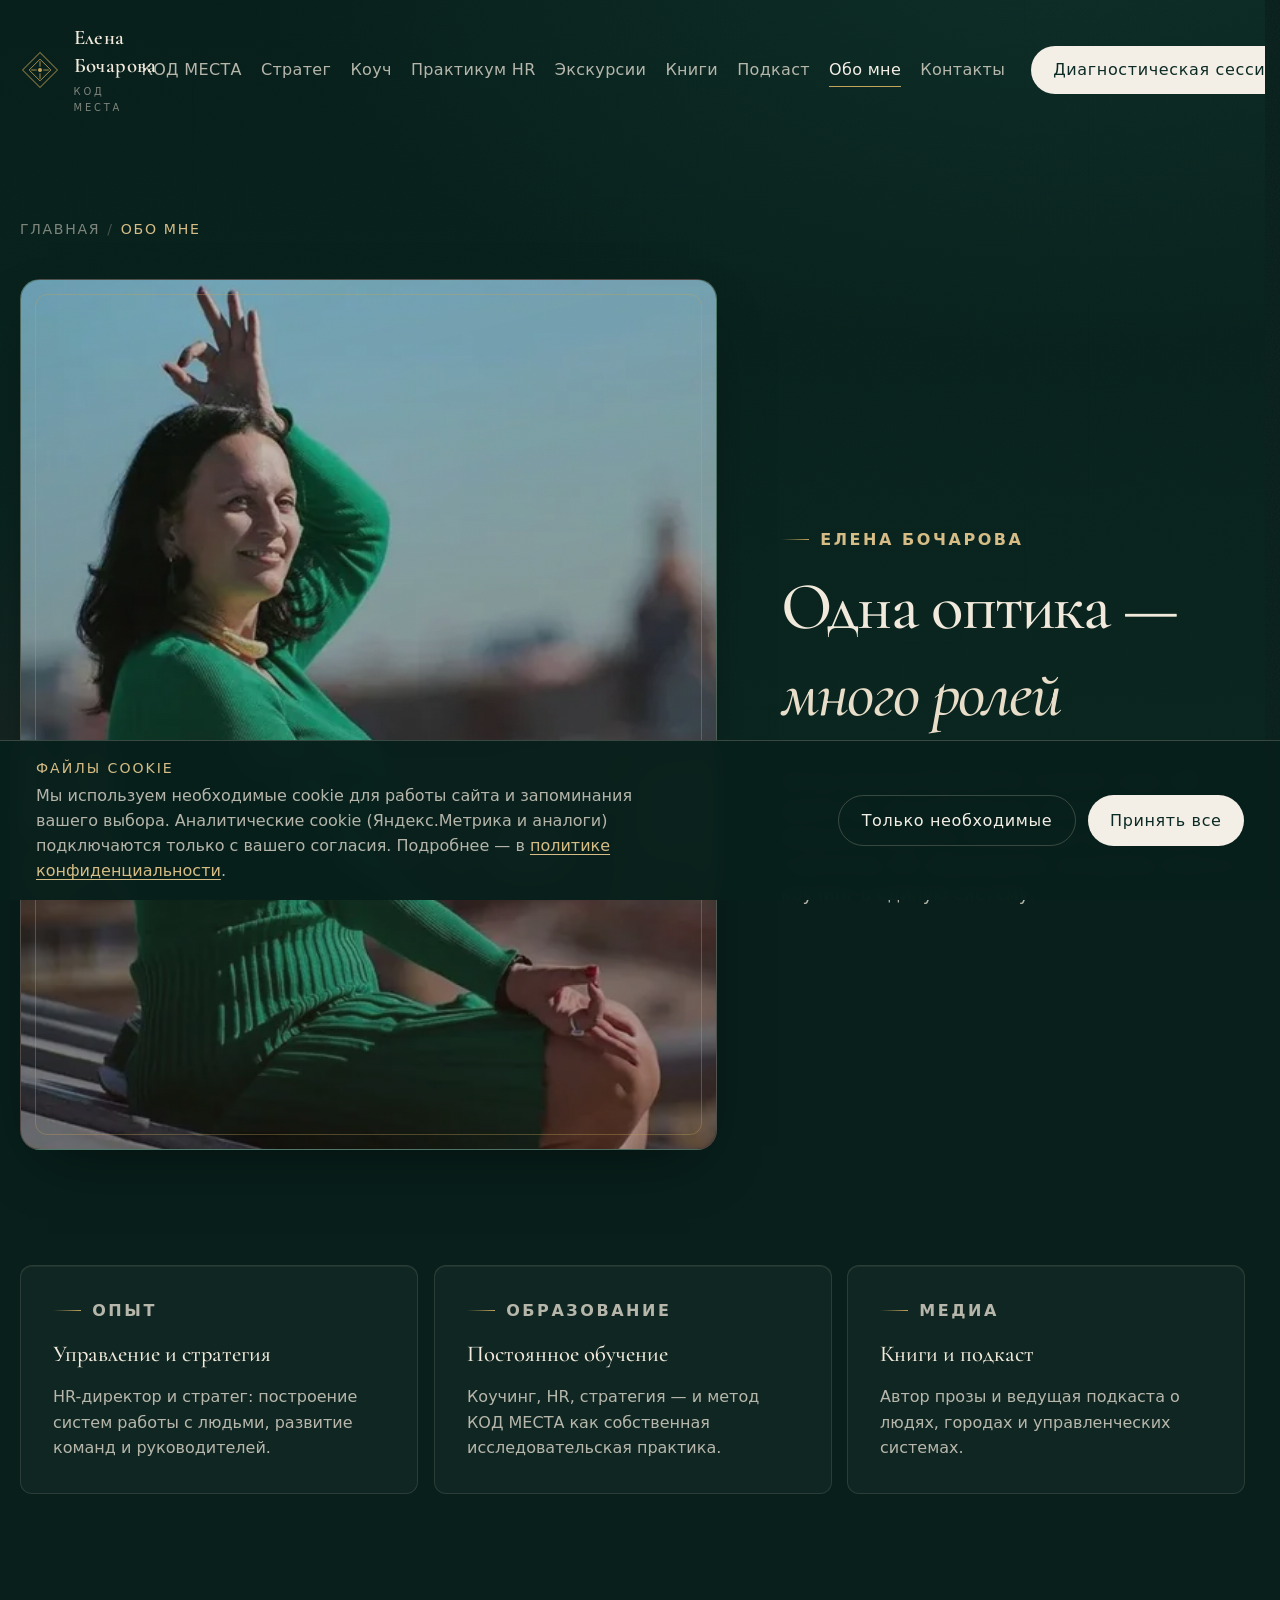
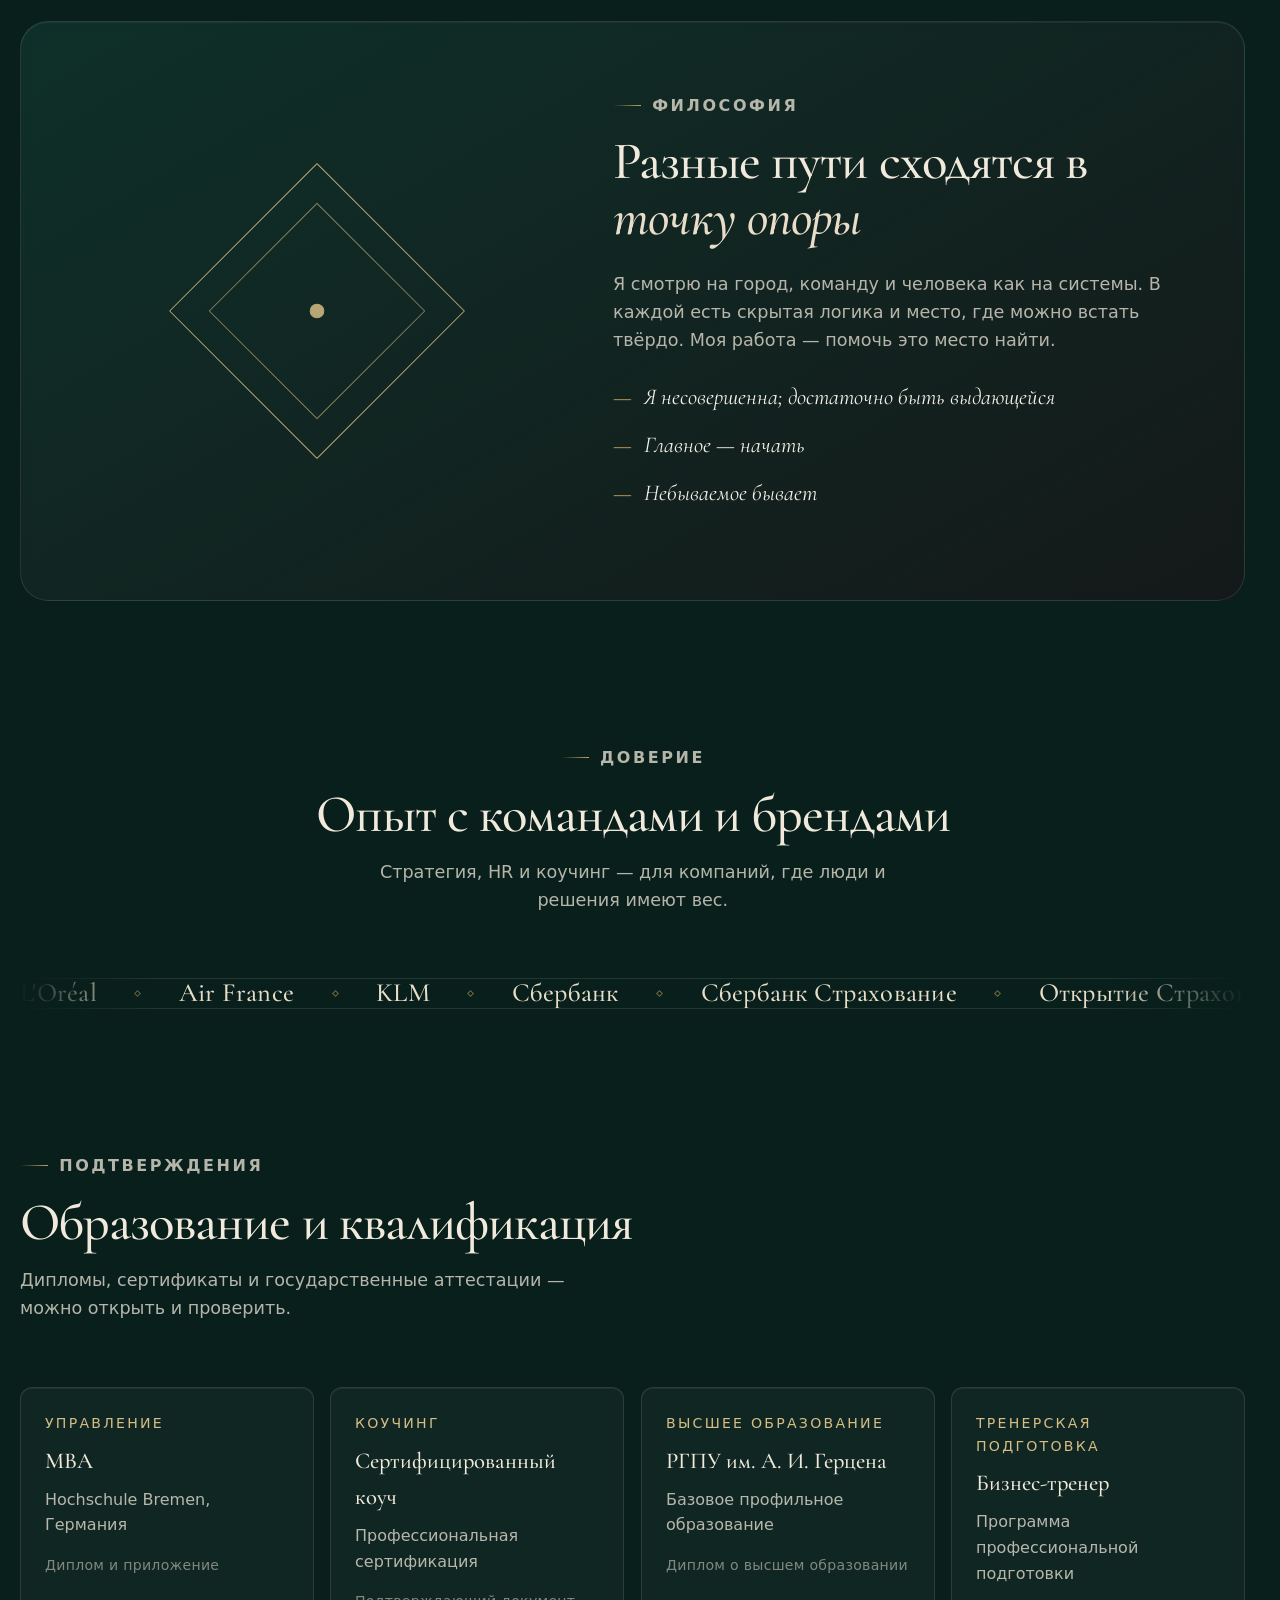
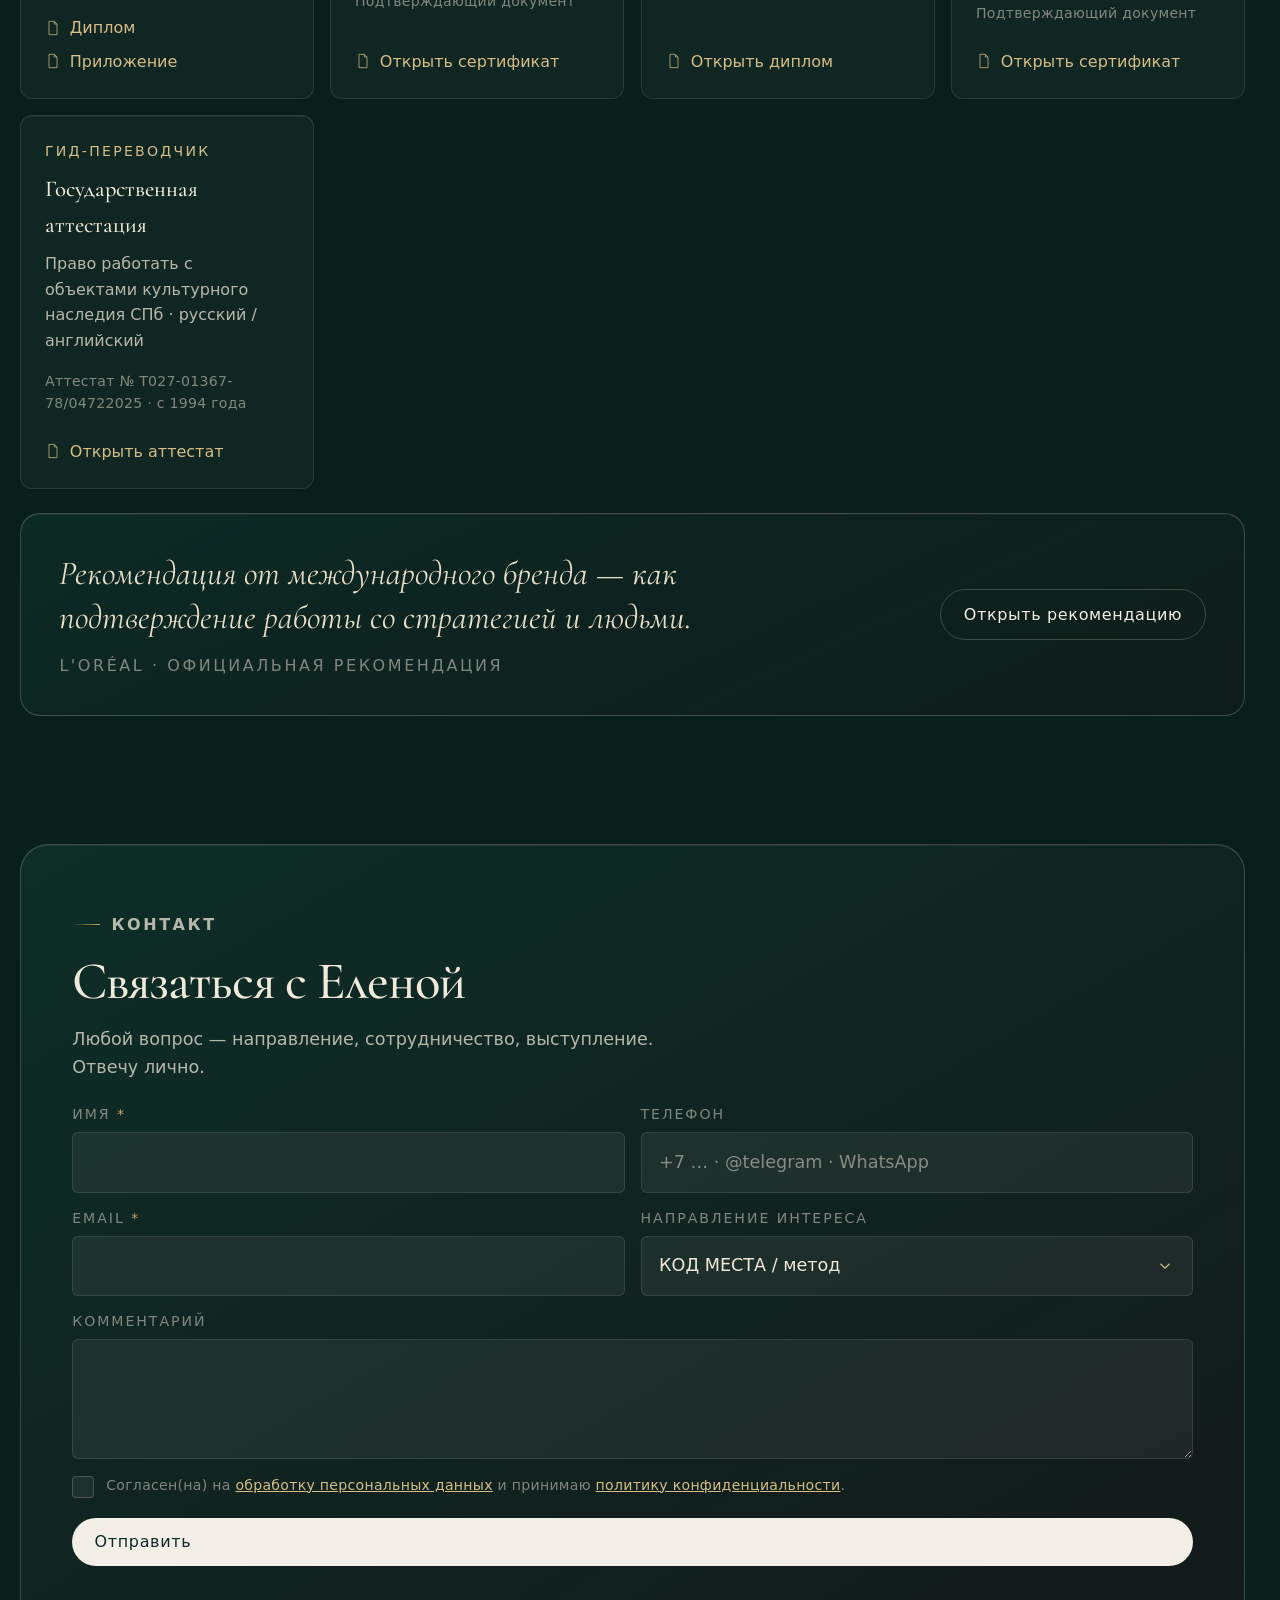
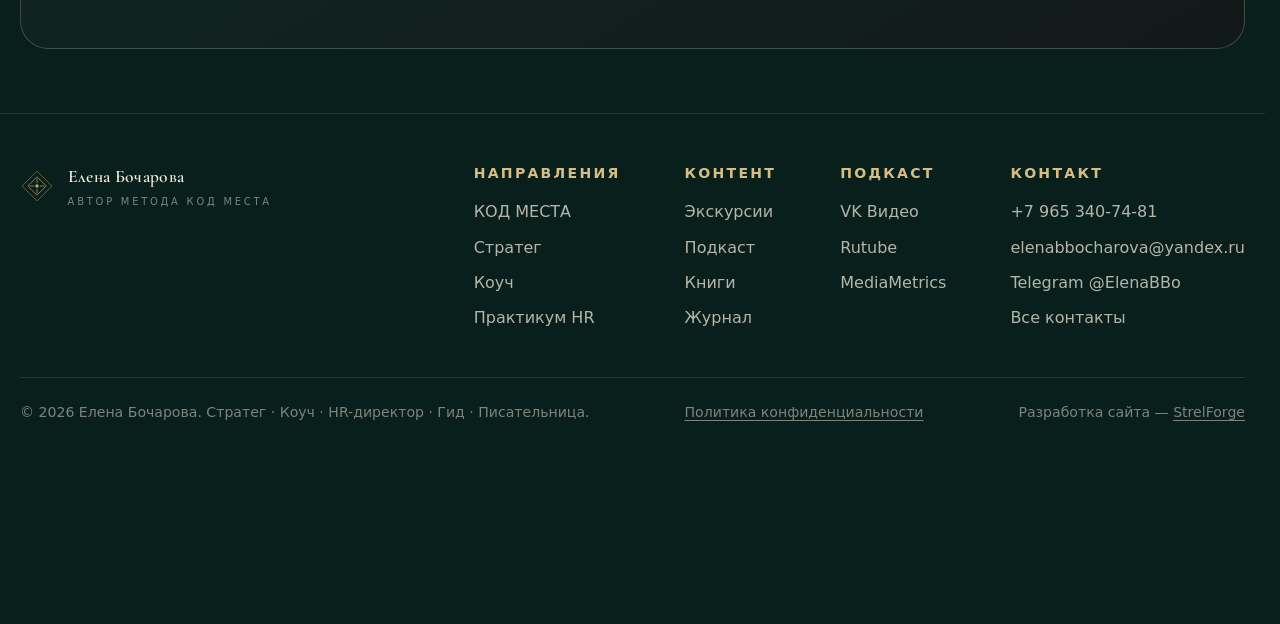
==== commit d1f0893f: "фикс по моб версии" ====
--- a/about/index.html
+++ b/about/index.html
@@ -186,8 +186,11 @@
         <form class="form form--wide" data-form="contact" name="contact" method="POST" data-netlify="true" netlify-honeypot="bot-field">
           <input type="hidden" name="form-name" value="contact" />
           <p class="visually-hidden" aria-hidden="true"><label>Не заполняйте: <input name="bot-field" tabindex="-1" autocomplete="off" /></label></p>
+          <div class="form-row">
           <div class="field"><label for="ab-name">Имя <span class="req">*</span></label><input id="ab-name" name="name" required /></div>
           <div class="field"><label for="ab-phone">Телефон</label><input id="ab-phone" name="phone" type="tel" /></div>
+          </div>
+          <div class="form-row">
           <div class="field"><label for="ab-email">Email <span class="req">*</span></label><input id="ab-email" name="email" type="email" required /></div>
           <div class="field">
             <label for="ab-interest">Направление интереса</label>
@@ -202,6 +205,7 @@
               <option>Другое</option>
             </select>
           </div>
+          </div>
           <div class="field field--full"><label for="ab-msg">Комментарий</label><textarea id="ab-msg" name="message"></textarea></div>
           <div class="field field--full consent">
             <input type="checkbox" id="ab-consent" name="consent" required />
--- a/assets/css/style.css
+++ b/assets/css/style.css
@@ -498,6 +498,8 @@
 .panel--funnel,
 .panel--funnel .form,
 .panel--funnel .form--wide { max-width: 100%; }
+.panel .form,
+.panel .form--wide { max-width: 100%; min-width: 0; }
 .funnel-aside h3 {
   font-family: var(--font-display); font-weight: 500; font-size: var(--text-xl);
   margin-bottom: var(--space-6); letter-spacing: var(--track-head);
@@ -529,7 +531,7 @@
   margin-top: var(--space-4); font-size: var(--text-sm); color: var(--text-faint);
 }
 .funnel-alt a { color: var(--gold-soft); }
-.panel--funnel { padding: clamp(1.75rem, 3.5vw, 3rem); contain: paint; isolation: isolate; }
+.panel--funnel { padding: clamp(1.75rem, 3.5vw, 3rem); isolation: isolate; overflow-x: clip; }
 .panel--funnel .section-head { margin-bottom: var(--space-6); }
 .panel--funnel .section-head h2 { font-size: clamp(1.6rem, 1.2rem + 1.5vw, 2.2rem); }
 .panel--funnel .section-head p { font-size: var(--text-base); color: var(--text-soft); max-width: none; }
@@ -867,14 +869,46 @@
 details.faq-item > summary::-webkit-details-marker { display: none; }
 
 /* ---------------- Forms ---------------- */
-.form { display: grid; gap: var(--space-4); max-width: 620px; }
-.form--wide { max-width: 820px; grid-template-columns: 1fr 1fr; }
-.field { display: flex; flex-direction: column; gap: var(--space-2); }
+.form {
+  display: grid; gap: var(--space-4); max-width: 620px; min-width: 0;
+  position: relative; width: 100%; overflow-x: clip;
+}
+.form .field,
+.form .form-row,
+.form .cselect,
+.form .cselect-trigger { min-width: 0; max-width: 100%; }
+.form .field:has(select) { overflow: hidden; }
+.field--route,
+.form .field--full:has(select) { overflow: hidden; }
+.form--wide {
+  max-width: 820px; width: 100%;
+  grid-template-columns: 1fr;
+  min-width: 0; overflow-x: clip;
+}
+.form-row {
+  display: grid; grid-template-columns: minmax(0, 1fr) minmax(0, 1fr);
+  gap: var(--space-4); min-width: 0; width: 100%;
+}
+.form-row > .field { min-width: 0; }
+/* Honeypot Netlify — вне потока сетки, не сдвигает «Имя» и «Телефон» */
+.form > .visually-hidden {
+  position: absolute !important; left: 0; top: 0;
+  width: 1px !important; height: 1px !important;
+  margin: 0 !important; padding: 0 !important;
+  overflow: hidden !important; clip: rect(0 0 0 0) !important;
+  pointer-events: none; z-index: -1;
+}
+.form > input[type="hidden"] { display: none; }
+.field { display: flex; flex-direction: column; gap: var(--space-2); min-width: 0; max-width: 100%; }
 .field--full { grid-column: 1 / -1; }
-.field label { font-size: var(--text-xs); letter-spacing: 0.14em; text-transform: uppercase; color: var(--text-faint); }
+.field label {
+  font-size: var(--text-xs); letter-spacing: 0.14em; text-transform: uppercase; color: var(--text-faint);
+  overflow-wrap: anywhere; line-height: 1.35;
+}
 .field label .req { color: var(--gold); }
 .field input, .field textarea, .field select {
-  width: 100%; background: var(--surface-2); color: var(--text);
+  width: 100%; max-width: 100%; min-width: 0; box-sizing: border-box;
+  background: var(--surface-2); color: var(--text);
   border: 1px solid var(--border); border-radius: var(--radius-sm);
   padding: 0.85em 1em; transition: border-color .3s var(--ease), background .3s var(--ease);
 }
@@ -884,6 +918,8 @@
 .field select {
   appearance: none; -webkit-appearance: none;
   cursor: pointer; padding-right: 2.8em;
+  max-width: 100%; min-width: 0;
+  text-overflow: ellipsis;
   background-image: url("data:image/svg+xml,%3Csvg xmlns='http://www.w3.org/2000/svg' viewBox='0 0 24 24' fill='none' stroke='%23d6bd86' stroke-width='1.6'%3E%3Cpath d='M6 9l6 6 6-6'/%3E%3C/svg%3E");
   background-repeat: no-repeat; background-position: right 1em center; background-size: 18px;
 }
@@ -909,13 +945,16 @@
    с тёплой изумрудной подсветкой вместо «дешёвого» синего.
    Без JS остаётся рабочий нативный select (см. правила выше).
    ============================================================ */
-.cselect { position: relative; }
+.cselect { position: relative; min-width: 0; width: 100%; }
 .cselect.is-enhanced > select {
-  position: absolute; width: 1px; height: 1px; padding: 0; margin: -1px;
-  border: 0; clip: rect(0 0 0 0); overflow: hidden; pointer-events: none;
+  position: fixed !important; left: -100vw !important; top: 0 !important;
+  width: 0 !important; height: 0 !important; min-width: 0 !important; max-width: 0 !important;
+  padding: 0 !important; margin: 0 !important; border: 0 !important;
+  opacity: 0 !important; visibility: hidden !important; pointer-events: none !important;
 }
 .cselect-trigger {
-  width: 100%; text-align: left; cursor: pointer; display: block;
+  width: 100%; min-width: 0; max-width: 100%; text-align: left; cursor: pointer;
+  display: flex; align-items: center; overflow: hidden;
   background: var(--surface-2); color: var(--text);
   border: 1px solid var(--border); border-radius: var(--radius-sm);
   padding: 0.85em 2.8em 0.85em 1em;
@@ -928,7 +967,10 @@
   border-color: var(--gold); background-color: var(--surface-3);
   background-image: url("data:image/svg+xml,%3Csvg xmlns='http://www.w3.org/2000/svg' viewBox='0 0 24 24' fill='none' stroke='%23d6bd86' stroke-width='1.6'%3E%3Cpath d='M18 15l-6-6-6 6'/%3E%3C/svg%3E");
 }
-.cselect-value { display: block; overflow: hidden; text-overflow: ellipsis; white-space: nowrap; }
+.cselect-value {
+  flex: 1; min-width: 0;
+  display: block; overflow: hidden; text-overflow: ellipsis; white-space: nowrap;
+}
 .cselect-value.is-placeholder { color: var(--text-faint); }
 .cselect-list {
   position: absolute; z-index: 60; top: calc(100% + 6px); left: 0; right: 0;
@@ -943,6 +985,7 @@
 .cselect-opt {
   padding: 0.62em 0.85em; border-radius: calc(var(--radius-sm) - 2px);
   color: var(--ivory); cursor: pointer; font-size: var(--text-sm); line-height: 1.4;
+  overflow-wrap: anywhere;
   transition: background .18s var(--ease), color .18s var(--ease);
 }
 .cselect-opt:hover,
@@ -1494,6 +1537,7 @@
   .door--lg, .door--md, .door--sm { grid-column: span 1; min-height: 200px; }
   .motto-strip { gap: var(--space-6); }
   .form--wide { grid-template-columns: 1fr; }
+  .form-row { grid-template-columns: 1fr; }
   .step { grid-template-columns: 1fr; gap: var(--space-3); }
   /* Горизонтальный сдвиг reveal на узких экранах даёт боковой скролл */
   .reveal-left, .reveal-right { transform: translateY(28px) scale(0.985); }
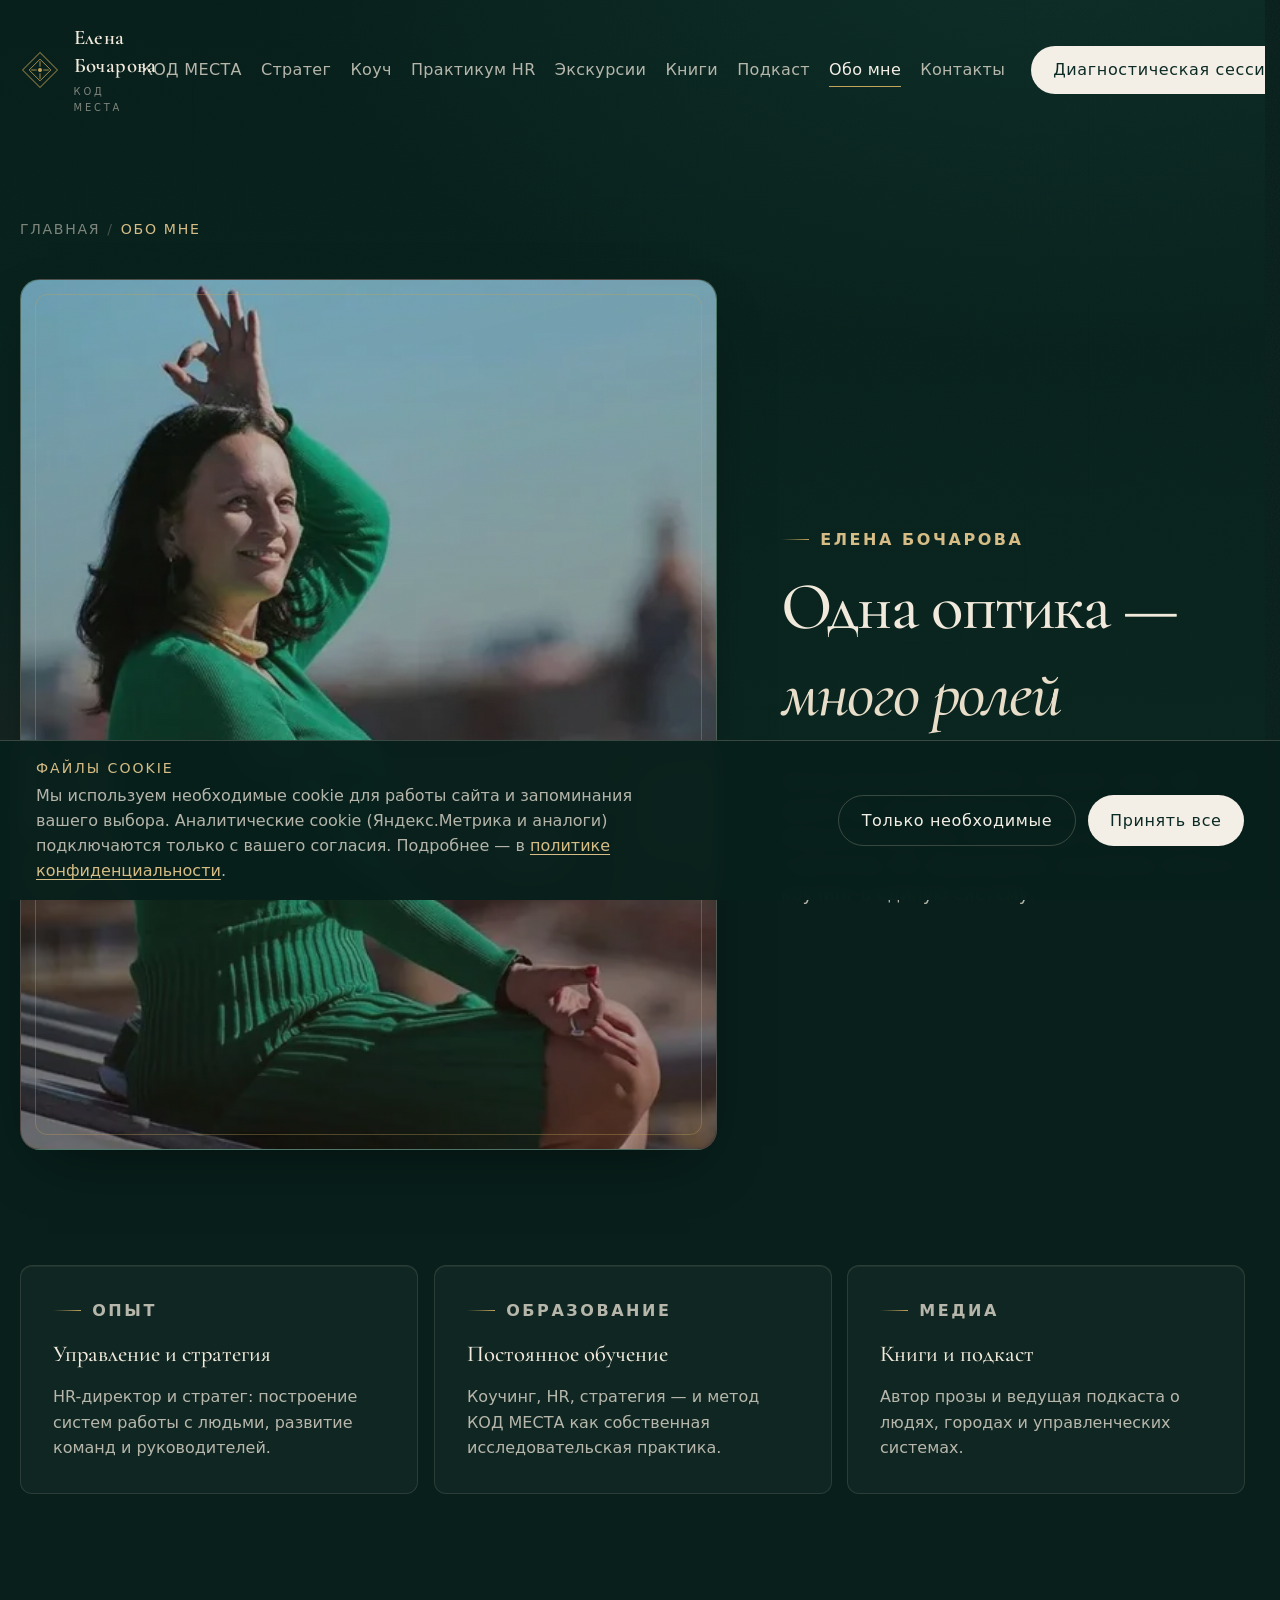
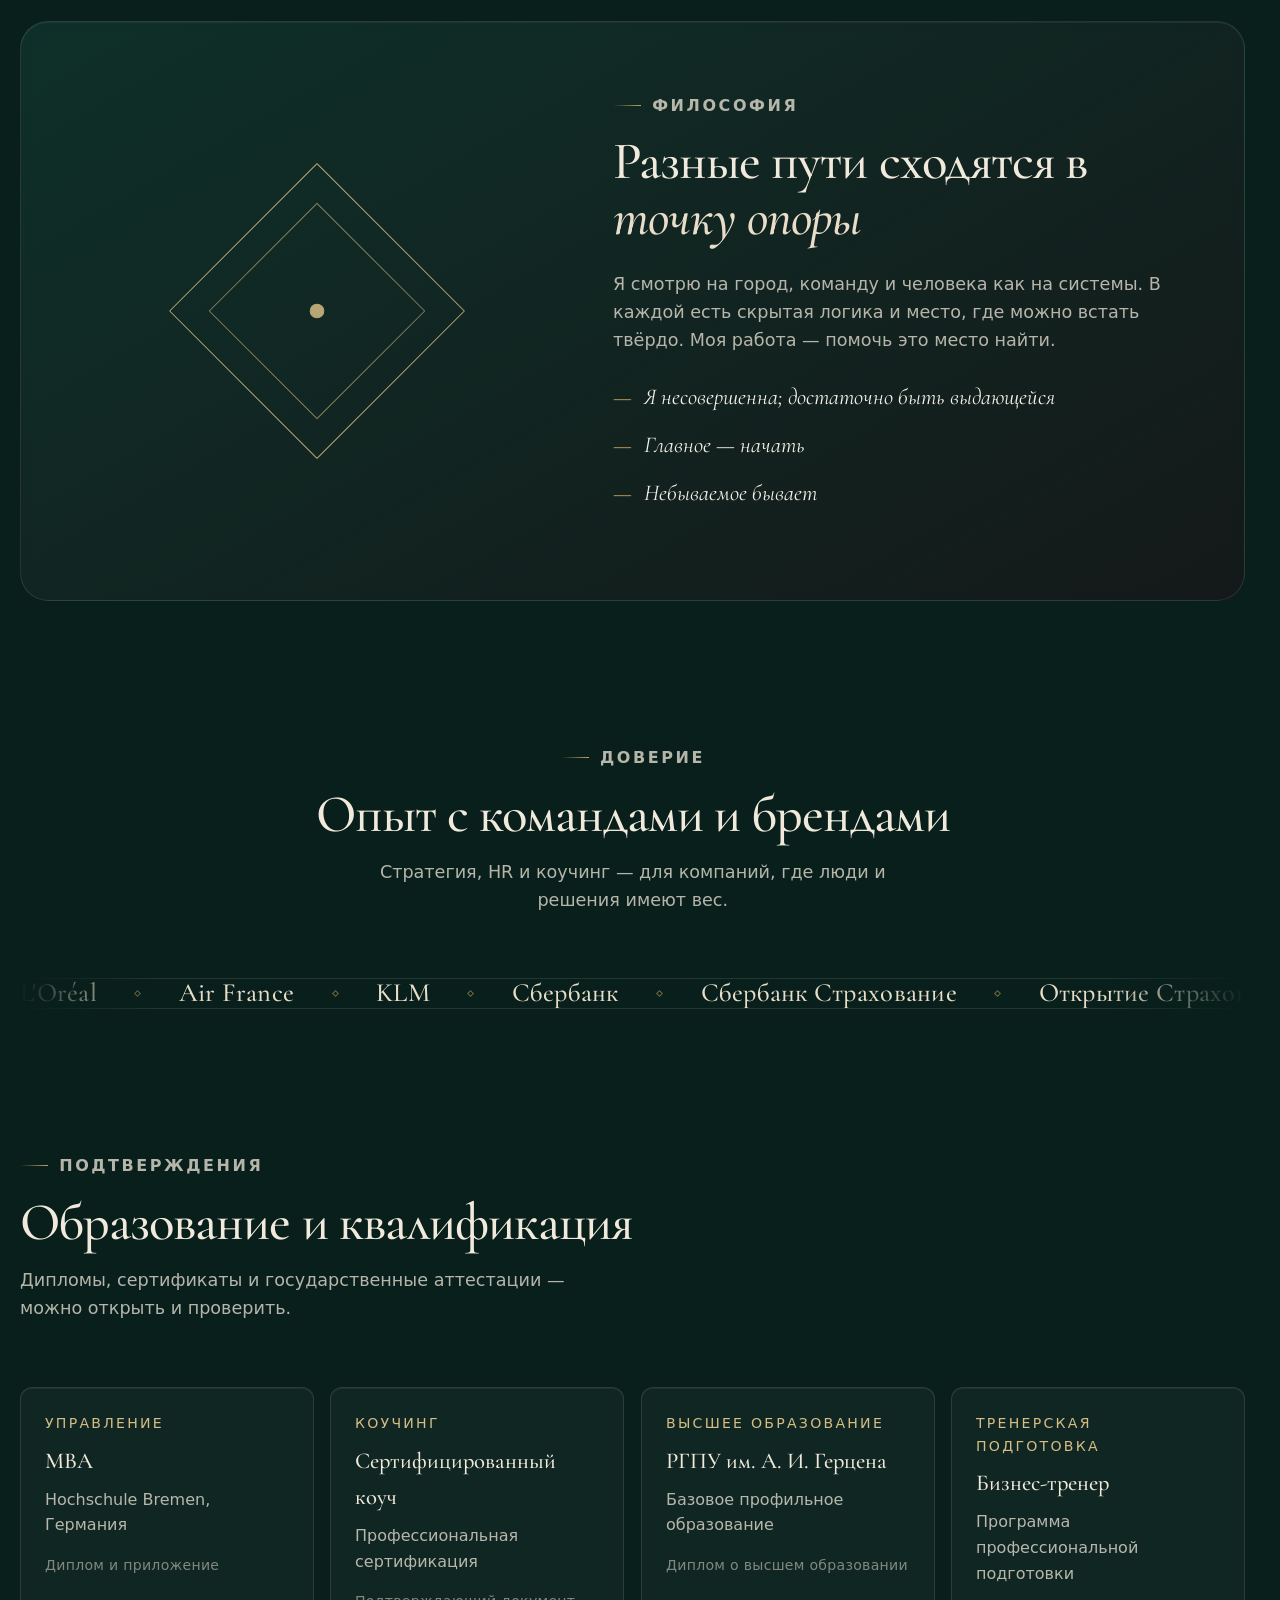
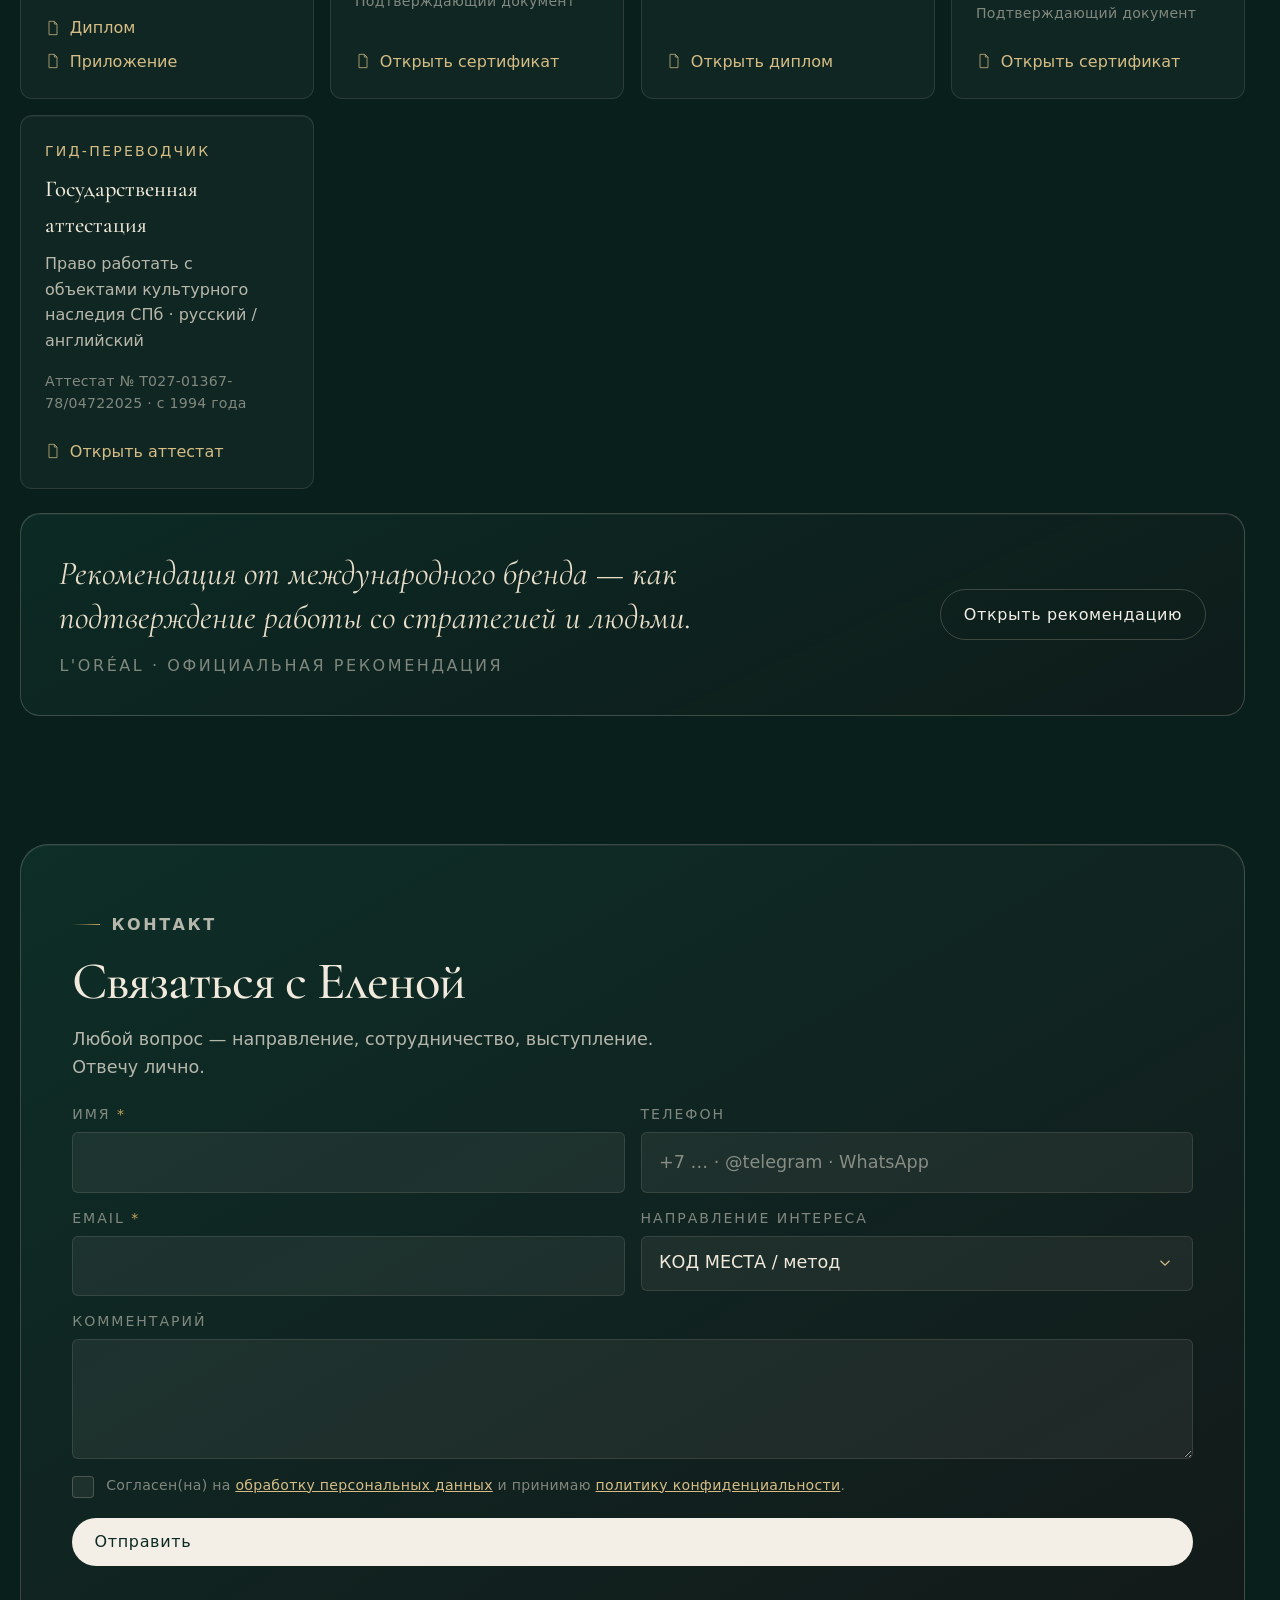
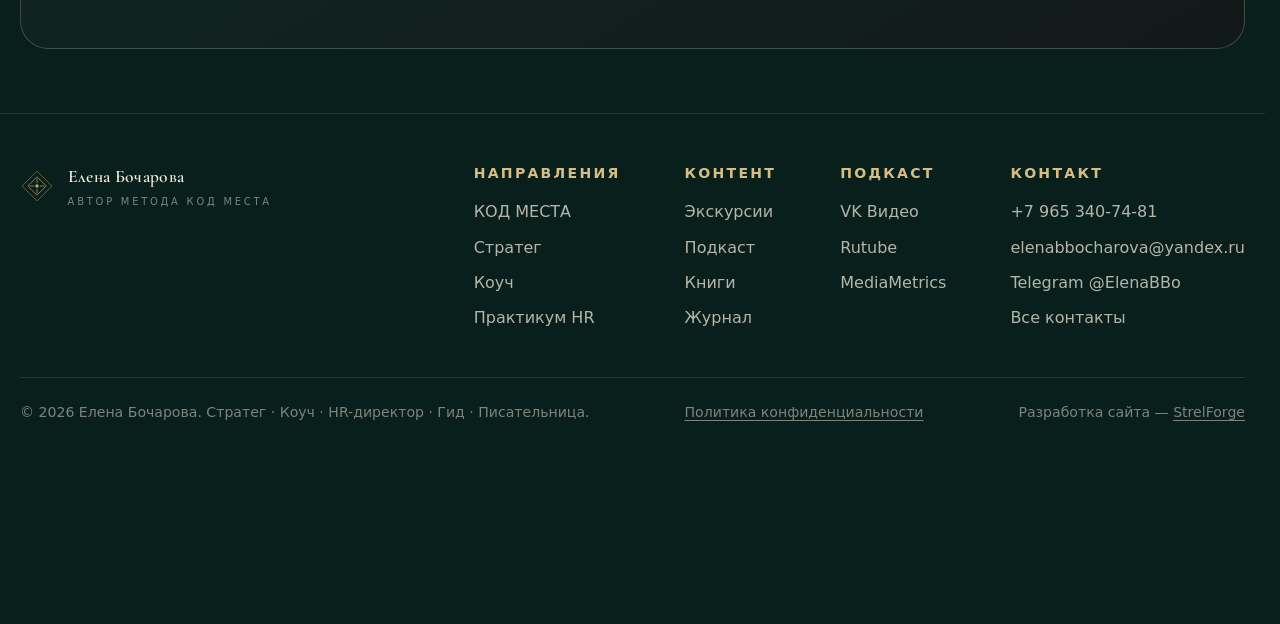
==== commit 79686664: "фикс" ====
--- a/about/index.html
+++ b/about/index.html
@@ -1,4 +1,4 @@
-<!DOCTYPE html>
+﻿<!DOCTYPE html>
 <html lang="ru">
 <head>
   <meta charset="UTF-8" />
@@ -31,7 +31,7 @@
   <link href="https://api.fontshare.com/v2/css?f[]=switzer@300,400,500,600&display=swap" rel="stylesheet" />
   <link href="https://fonts.googleapis.com/css2?family=Cormorant+Garamond:ital,wght@0,400;0,500;0,600;1,400;1,500&family=Cormorant:ital,wght@0,400;0,500;1,400&display=swap" rel="stylesheet" />
   <link rel="stylesheet" href="../assets/css/base.css" />
-  <link rel="stylesheet" href="../assets/css/style.css" />
+  <link rel="stylesheet" href="../assets/css/style.css?v=20260703" />
   <link rel="icon" href="data:image/svg+xml,%3Csvg xmlns='http://www.w3.org/2000/svg' viewBox='0 0 32 32'%3E%3Crect width='32' height='32' rx='6' fill='%23081f1b'/%3E%3Cpath d='M16 5 L27 16 L16 27 L5 16 Z' fill='none' stroke='%23c4a35a' stroke-width='1.4'/%3E%3Ccircle cx='16' cy='16' r='3' fill='%23c4a35a'/%3E%3C/svg%3E" />
 </head>
 <body>
--- a/assets/css/style.css
+++ b/assets/css/style.css
@@ -469,6 +469,7 @@
 .funnel-grid {
   display: grid; grid-template-columns: minmax(0, 1fr) minmax(0, 1.05fr);
   gap: clamp(2rem, 4vw, 4rem); align-items: start;
+  width: 100%; max-width: 100%; min-width: 0;
 }
 .offer-highlight {
   border: 1px solid var(--border-strong); border-radius: var(--radius-lg);
@@ -531,7 +532,59 @@
   margin-top: var(--space-4); font-size: var(--text-sm); color: var(--text-faint);
 }
 .funnel-alt a { color: var(--gold-soft); }
-.panel--funnel { padding: clamp(1.75rem, 3.5vw, 3rem); isolation: isolate; overflow-x: clip; }
+.panel--funnel {
+  padding: clamp(1.75rem, 3.5vw, 3rem);
+  width: 100%;
+  max-width: 100%;
+  min-width: 0;
+  box-sizing: border-box;
+  /* contain:paint жёстко обрезает форму (правый/нижний край) — нельзя на блоке заявки */
+  contain: none !important;
+  isolation: auto;
+  overflow: visible;
+}
+/* Форма в воронке — без reveal-сдвига: иначе на планшете/десктопе режет правый край */
+.panel--funnel.reveal,
+.panel--funnel.reveal.in,
+.panel--funnel.reveal-right,
+.panel--funnel.reveal-left {
+  opacity: 1;
+  transform: none;
+  filter: none;
+  clip-path: none;
+  overflow: visible;
+  will-change: auto;
+}
+.funnel-grid,
+.section:has(.funnel-grid) {
+  overflow: visible;
+}
+/* Парные поля в воронке — всегда одна колонка (панель часто узкая) */
+.panel--funnel .form-row {
+  grid-template-columns: 1fr;
+}
+.panel--funnel .form,
+.panel--funnel .form--wide {
+  width: 100%;
+  max-width: 100%;
+  min-width: 0;
+}
+.panel--funnel .cselect-trigger {
+  height: auto;
+  min-height: 3.15em;
+  align-items: flex-start;
+  padding-block: 0.85em;
+  overflow: visible;
+}
+.panel--funnel .cselect-value {
+  display: block;
+  overflow: visible;
+  -webkit-line-clamp: unset;
+  -webkit-box-orient: unset;
+  white-space: normal;
+  word-break: break-word;
+  overflow-wrap: anywhere;
+}
 .panel--funnel .section-head { margin-bottom: var(--space-6); }
 .panel--funnel .section-head h2 { font-size: clamp(1.6rem, 1.2rem + 1.5vw, 2.2rem); }
 .panel--funnel .section-head p { font-size: var(--text-base); color: var(--text-soft); max-width: none; }
@@ -727,9 +780,9 @@
   .pod-photos { grid-template-columns: 1fr; }
 }
 
-@media (max-width: 900px) {
+@media (max-width: 1024px) {
   .funnel-grid { grid-template-columns: 1fr; }
-  /* На мобильных сначала форма, потом «как проходит заявка» */
+  /* На мобильных и планшете сначала форма, потом «как проходит заявка» */
   .funnel-grid > .panel--funnel { order: -1; }
   .funnel-aside { order: 1; }
   .panel--funnel .form--wide { grid-template-columns: 1fr; }
@@ -871,19 +924,18 @@
 /* ---------------- Forms ---------------- */
 .form {
   display: grid; gap: var(--space-4); max-width: 620px; min-width: 0;
-  position: relative; width: 100%; overflow-x: clip;
+  position: relative; width: 100%;
 }
 .form .field,
 .form .form-row,
-.form .cselect,
+.form .cselect { min-width: 0; max-width: 100%; }
+.form .cselect { position: relative; overflow: visible; z-index: 1; }
+.form .cselect.is-open { z-index: 80; }
 .form .cselect-trigger { min-width: 0; max-width: 100%; }
-.form .field:has(select) { overflow: hidden; }
-.field--route,
-.form .field--full:has(select) { overflow: hidden; }
 .form--wide {
   max-width: 820px; width: 100%;
   grid-template-columns: 1fr;
-  min-width: 0; overflow-x: clip;
+  min-width: 0;
 }
 .form-row {
   display: grid; grid-template-columns: minmax(0, 1fr) minmax(0, 1fr);
@@ -914,7 +966,15 @@
 }
 .field input:focus, .field textarea:focus, .field select:focus { border-color: var(--gold); background: var(--surface-3); outline: none; }
 .field input::placeholder, .field textarea::placeholder { color: var(--text-faint); }
-.field textarea { min-height: 120px; resize: vertical; }
+.field textarea {
+  min-height: 120px;
+  max-height: none;
+  resize: vertical;
+  overflow-x: hidden;
+  overflow-y: auto;
+  word-break: break-word;
+  overflow-wrap: anywhere;
+}
 .field select {
   appearance: none; -webkit-appearance: none;
   cursor: pointer; padding-right: 2.8em;
@@ -947,10 +1007,22 @@
    ============================================================ */
 .cselect { position: relative; min-width: 0; width: 100%; }
 .cselect.is-enhanced > select {
-  position: fixed !important; left: -100vw !important; top: 0 !important;
-  width: 0 !important; height: 0 !important; min-width: 0 !important; max-width: 0 !important;
-  padding: 0 !important; margin: 0 !important; border: 0 !important;
-  opacity: 0 !important; visibility: hidden !important; pointer-events: none !important;
+  position: absolute !important;
+  left: 0 !important;
+  top: 0 !important;
+  width: 1px !important;
+  height: 1px !important;
+  min-width: 0 !important;
+  max-width: 0 !important;
+  padding: 0 !important;
+  margin: 0 !important;
+  border: 0 !important;
+  opacity: 0 !important;
+  overflow: hidden !important;
+  clip: rect(0 0 0 0) !important;
+  clip-path: inset(50%) !important;
+  white-space: nowrap !important;
+  pointer-events: none !important;
 }
 .cselect-trigger {
   width: 100%; min-width: 0; max-width: 100%; text-align: left; cursor: pointer;
@@ -969,11 +1041,13 @@
 }
 .cselect-value {
   flex: 1; min-width: 0;
-  display: block; overflow: hidden; text-overflow: ellipsis; white-space: nowrap;
-}
+  display: -webkit-box; -webkit-box-orient: vertical; -webkit-line-clamp: 2;
+  overflow: hidden; line-height: 1.35;
+}
+.form .cselect-trigger { align-items: center; min-height: 3.15em; }
 .cselect-value.is-placeholder { color: var(--text-faint); }
 .cselect-list {
-  position: absolute; z-index: 60; top: calc(100% + 6px); left: 0; right: 0;
+  position: absolute; z-index: 200; top: calc(100% + 6px); left: 0; right: 0;
   margin: 0; padding: 6px; list-style: none;
   background: #0c2a25; border: 1px solid var(--border-strong); border-radius: var(--radius-sm);
   box-shadow: 0 18px 50px rgba(0,0,0,.5);
@@ -1072,6 +1146,21 @@
 .form-status { font-size: var(--text-sm); min-height: 1.4em; }
 .form-status.is-ok { color: var(--gold-soft); }
 .form-status.is-err { color: #e7a3a3; }
+/* Длинные подписи кнопок в воронках — перенос, иначе nowrap режет текст справа */
+.panel--funnel .form .btn {
+  width: 100%;
+  max-width: 100%;
+  white-space: normal;
+  text-wrap: balance;
+  justify-content: center;
+  text-align: center;
+  line-height: 1.35;
+  overflow: visible;
+}
+.panel--funnel .form .btn-primary,
+.panel--funnel .form .btn-gold {
+  overflow: visible;
+}
 
 /* ---------------- Closing CTA ---------------- */
 .closer {
@@ -1532,12 +1621,36 @@
   .door--sm { grid-column: span 2; }
   .proof, .feature-grid, .feature-grid--2 { grid-template-columns: 1fr; }
 }
+@media (max-width: 900px) {
+  .form-row { grid-template-columns: 1fr; }
+}
 @media (max-width: 760px) {
   .doors { grid-template-columns: 1fr; }
   .door--lg, .door--md, .door--sm { grid-column: span 1; min-height: 200px; }
   .motto-strip { gap: var(--space-6); }
+  /* Отступы через padding + safe-area — надёжнее min(100% - 2.5rem) на iOS */
+  .wrap,
+  .wrap--narrow {
+    width: 100%;
+    max-width: 100%;
+    margin-inline: 0;
+    padding-left: max(1.25rem, env(safe-area-inset-left, 0px));
+    padding-right: max(1.25rem, env(safe-area-inset-right, 0px));
+    box-sizing: border-box;
+  }
   .form--wide { grid-template-columns: 1fr; }
   .form-row { grid-template-columns: 1fr; }
+  .form .btn {
+    white-space: normal;
+    width: 100%;
+    max-width: 100%;
+    justify-content: center;
+    text-align: center;
+    line-height: 1.35;
+    overflow: visible;
+  }
+  .form .btn-primary,
+  .form .btn-gold { overflow: visible; }
   .step { grid-template-columns: 1fr; gap: var(--space-3); }
   /* Горизонтальный сдвиг reveal на узких экранах даёт боковой скролл */
   .reveal-left, .reveal-right { transform: translateY(28px) scale(0.985); }
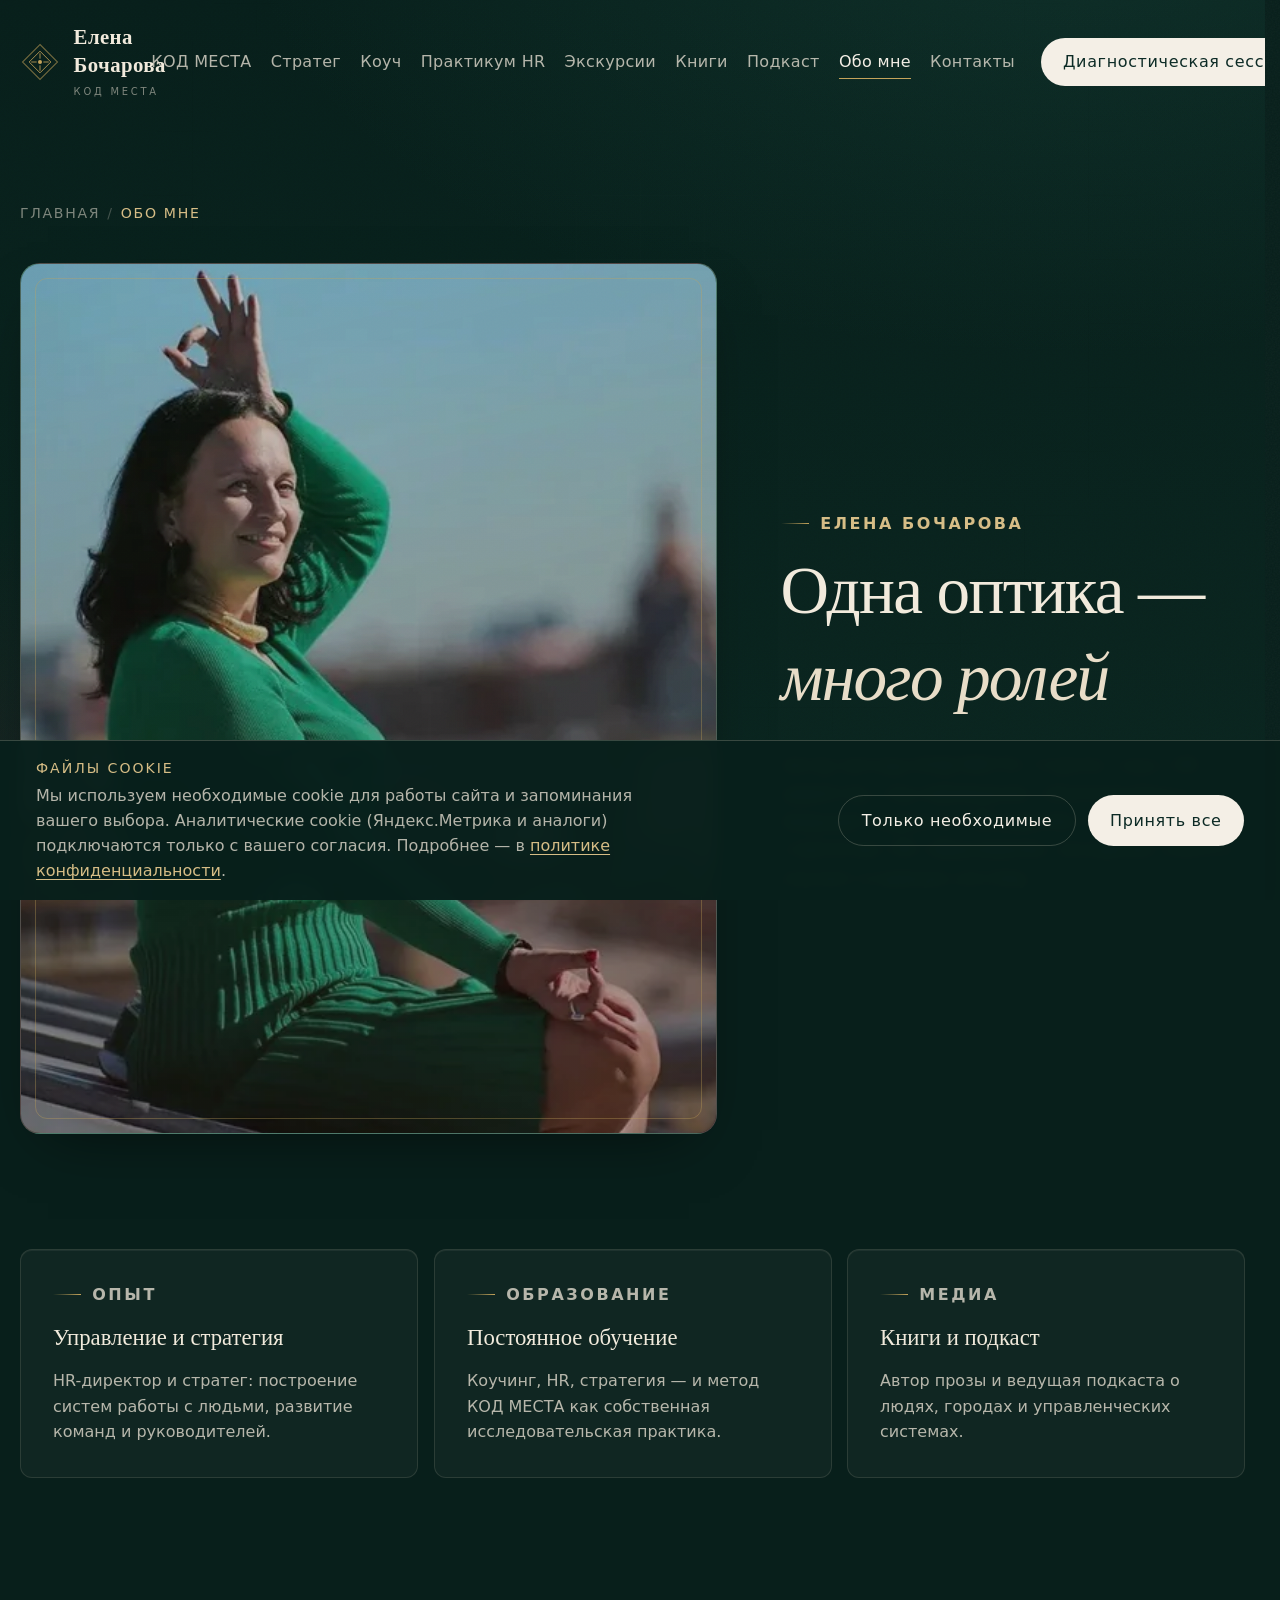
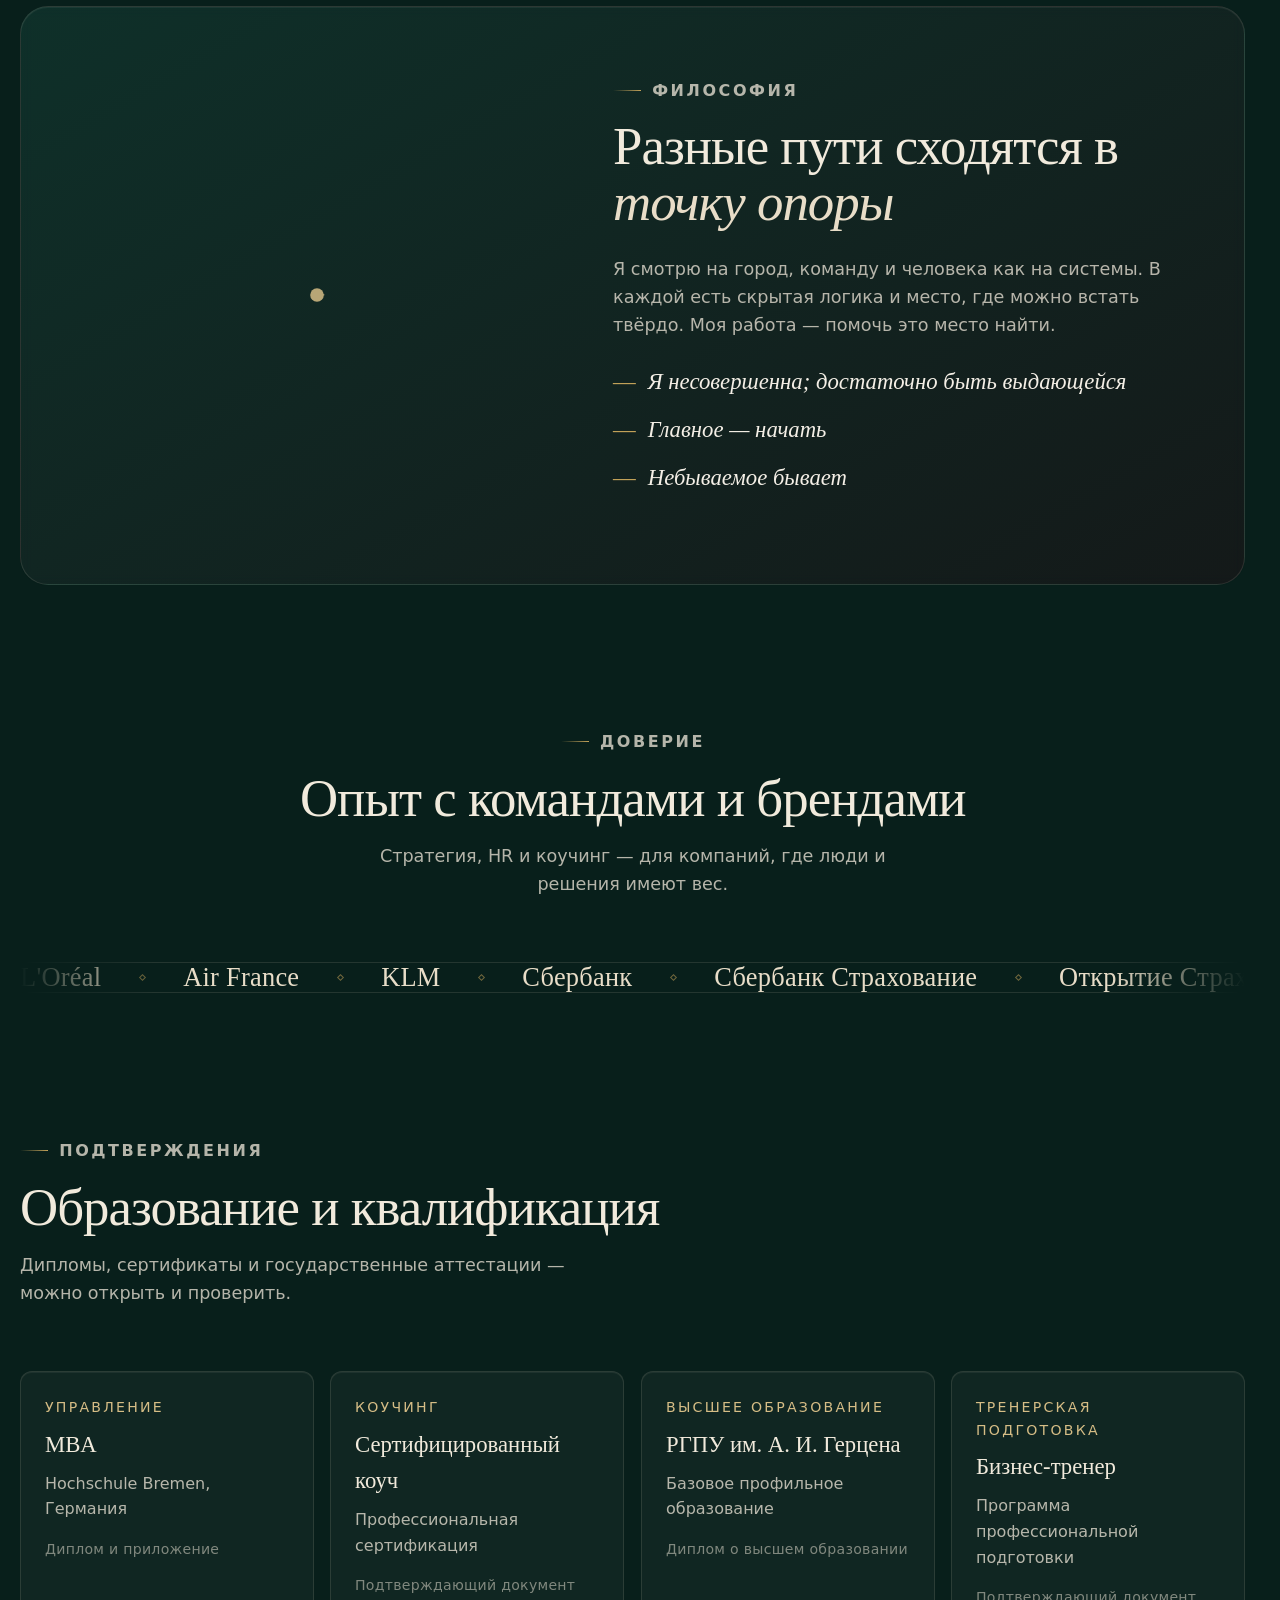
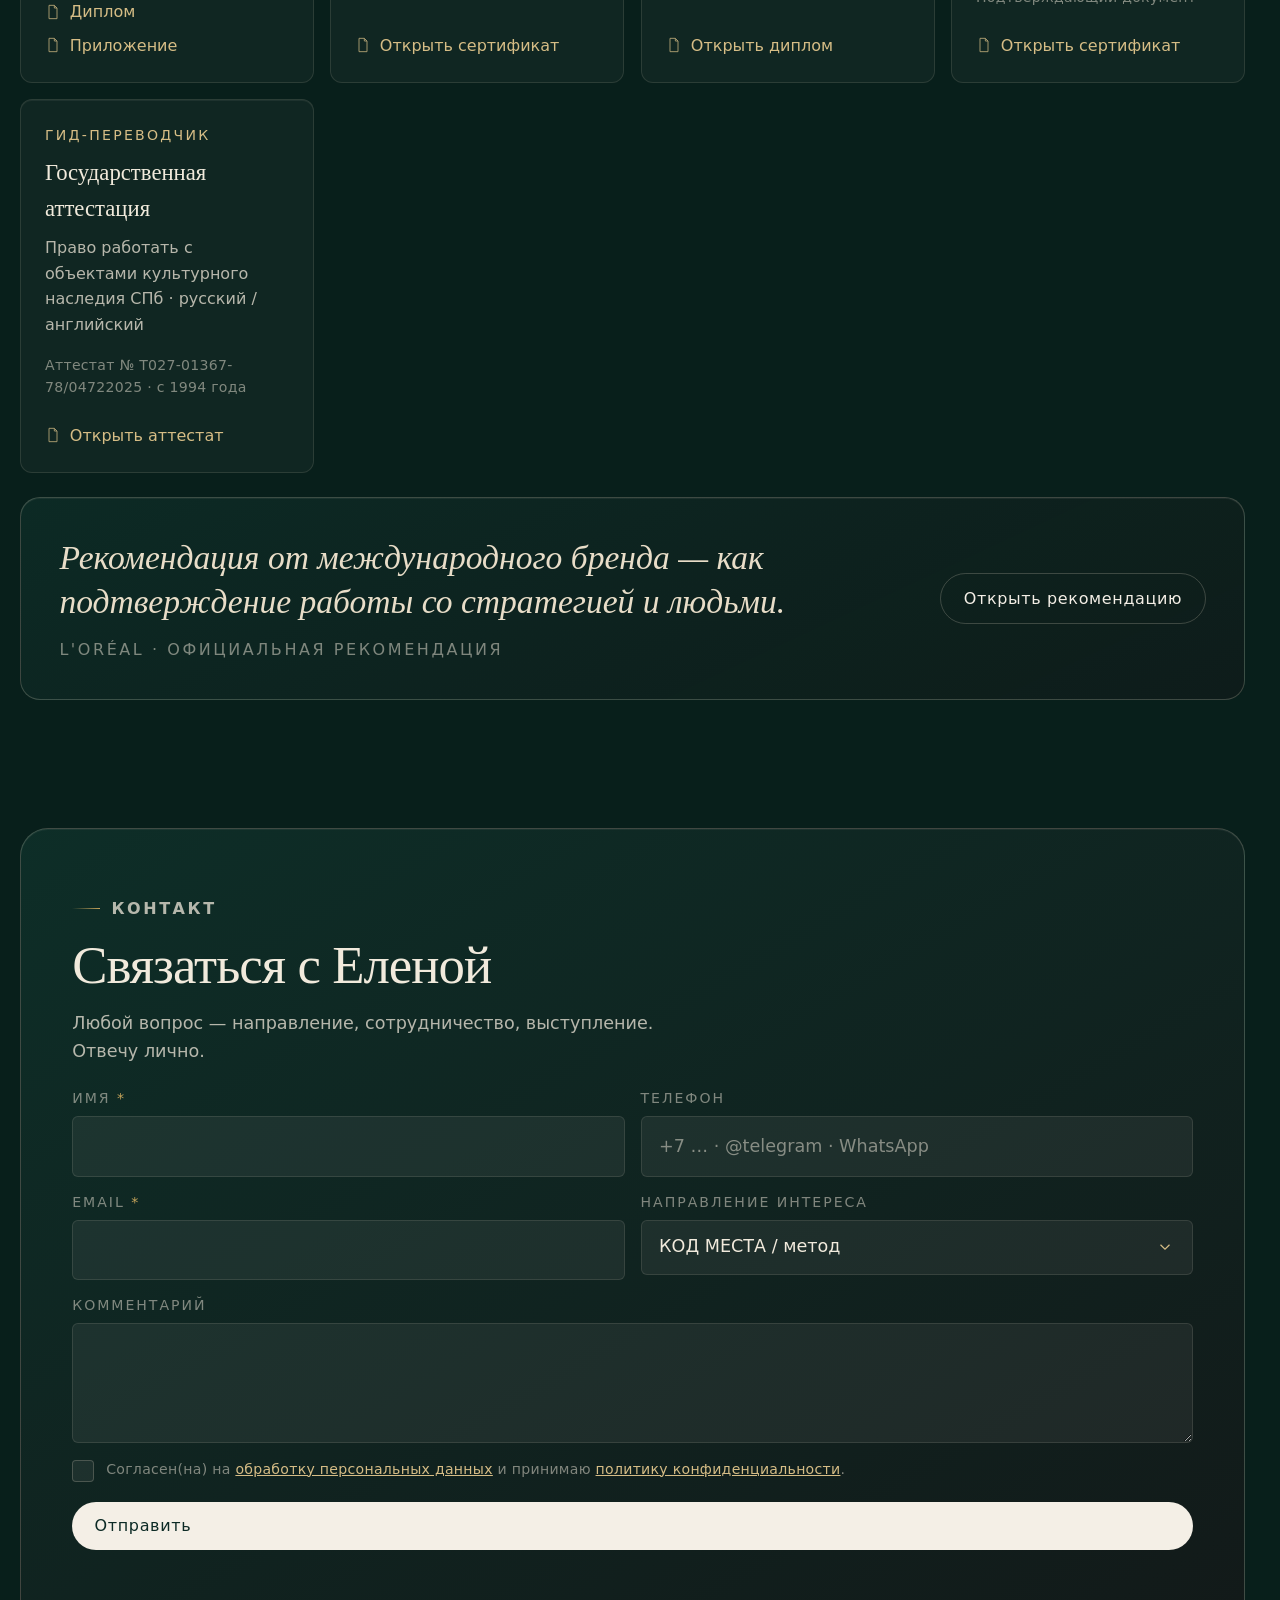
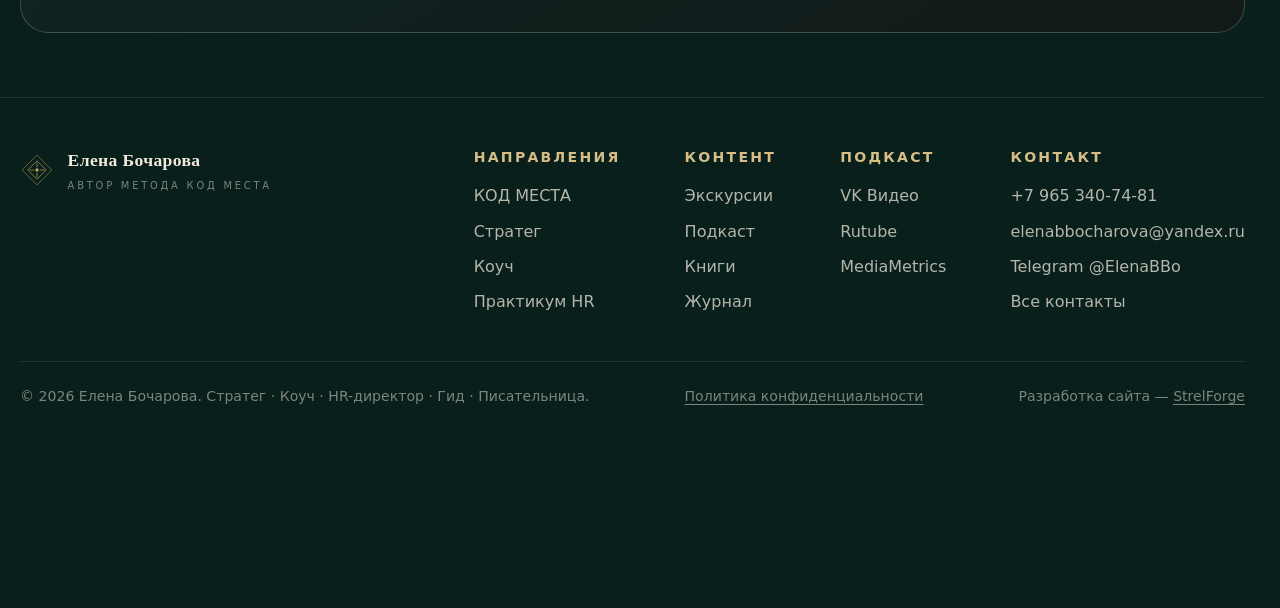
==== commit eccfeaff: "фикс кода" ====
--- a/about/index.html
+++ b/about/index.html
@@ -2,8 +2,6 @@
 <html lang="ru">
 <head>
   <meta charset="UTF-8" />
-  <style>html.pc-cover::before{content:"";position:fixed;inset:0;z-index:700;background:#081f1b}</style>
-  <script>try{if(sessionStorage.getItem('pc-transit')==='1')document.documentElement.classList.add('pc-cover')}catch(e){}</script>
   <meta name="viewport" content="width=device-width, initial-scale=1.0" />
   <title>Обо мне — Елена Бочарова · биография и опыт</title>
   <meta name="description" content="Елена Бочарова: автор метода КОД МЕСТА, стратег, коуч, HR-директор, гид-переводчик, писательница и ведущая подкаста. Опыт, образование, философия и контакты." />
@@ -24,14 +22,8 @@
   <meta name="twitter:description" content="Биография, опыт, образование и философия." />
   <meta name="twitter:image" content="https://example.com/assets/img/og-default.svg" />
   <link rel="alternate" hreflang="ru" href="https://example.com/about/" />
-  <link rel="alternate" hreflang="x-default" href="https://example.com/about/" />
-<link rel="preconnect" href="https://api.fontshare.com" crossorigin />
-  <link rel="preconnect" href="https://fonts.googleapis.com" />
-  <link rel="preconnect" href="https://fonts.gstatic.com" crossorigin />
-  <link href="https://api.fontshare.com/v2/css?f[]=switzer@300,400,500,600&display=swap" rel="stylesheet" />
-  <link href="https://fonts.googleapis.com/css2?family=Cormorant+Garamond:ital,wght@0,400;0,500;0,600;1,400;1,500&family=Cormorant:ital,wght@0,400;0,500;1,400&display=swap" rel="stylesheet" />
-  <link rel="stylesheet" href="../assets/css/base.css" />
-  <link rel="stylesheet" href="../assets/css/style.css?v=20260703" />
+  <link rel="alternate" hreflang="x-default" href="https://example.com/about/" />  <link rel="stylesheet" href="../assets/css/base.css" />
+  <link rel="stylesheet" href="../assets/css/style.css?v=20260704" />
   <link rel="icon" href="data:image/svg+xml,%3Csvg xmlns='http://www.w3.org/2000/svg' viewBox='0 0 32 32'%3E%3Crect width='32' height='32' rx='6' fill='%23081f1b'/%3E%3Cpath d='M16 5 L27 16 L16 27 L5 16 Z' fill='none' stroke='%23c4a35a' stroke-width='1.4'/%3E%3Ccircle cx='16' cy='16' r='3' fill='%23c4a35a'/%3E%3C/svg%3E" />
 </head>
 <body>
--- a/assets/css/base.css
+++ b/assets/css/base.css
@@ -89,9 +89,9 @@
   --track-head:    -0.018em;  /* секционные h2 */
   --track-label:    0.16em;   /* мелкие капс-подписи: сдержанно, читаемо */
 
-  /* Fonts */
-  --font-display: 'Cormorant Garamond', 'Cormorant', Georgia, serif;
-  --font-body: 'Switzer', 'Inter', system-ui, sans-serif;
+  /* Fonts — системные, без внешних CDN (Fontshare/Google могут блокироваться в РФ) */
+  --font-display: Georgia, 'Times New Roman', serif;
+  --font-body: system-ui, -apple-system, 'Segoe UI', Roboto, sans-serif;
 
   --shadow-soft: 0 24px 60px -28px rgba(0,0,0,0.6);
   /* Возвышение карточек — внутренняя подсветка сверху + мягкая тень (Sequel) */
--- a/assets/css/style.css
+++ b/assets/css/style.css
@@ -1342,7 +1342,7 @@
   filter: none !important; clip-path: none !important;
 }
 .reveal {
-  opacity: 0; transform: translateY(30px);
+  opacity: 1; transform: none;
   transition: opacity .9s var(--ease), transform 1.05s var(--ease),
               filter .9s var(--ease), clip-path 1.05s var(--ease);
   will-change: opacity, transform;
@@ -1370,8 +1370,8 @@
 .reveal-blur  { filter: blur(14px); transform: translateY(20px); }
 
 /* Кинематографичная «шторка» для крупных заголовков */
-.reveal-mask  { opacity: 1; transform: none; clip-path: inset(0 0 110% 0); }
-.reveal-mask.in { clip-path: inset(0 0 -14% 0); }
+.reveal-mask  { opacity: 1; transform: none; clip-path: none; }
+.reveal-mask.in { clip-path: none; }
 
 @media (prefers-reduced-motion: reduce) {
   .reveal, .reveal-left, .reveal-right, .reveal-down,
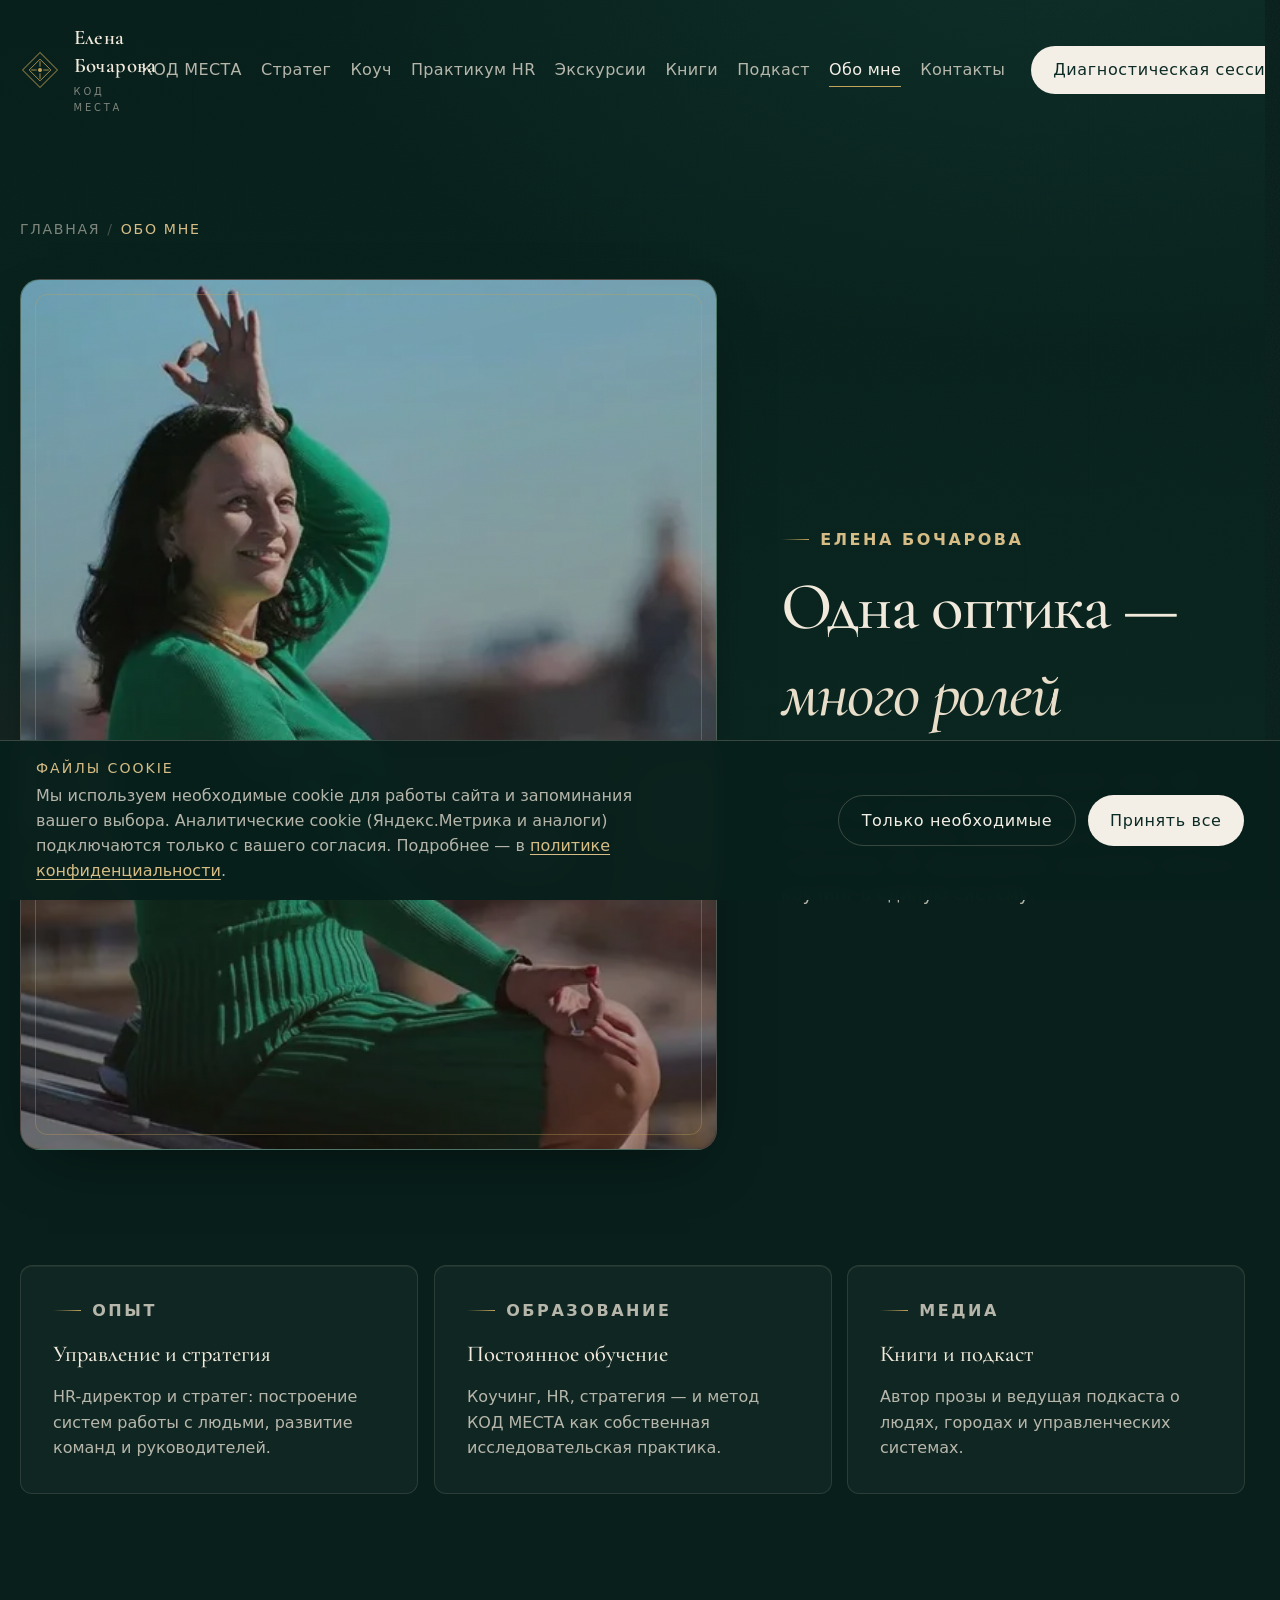
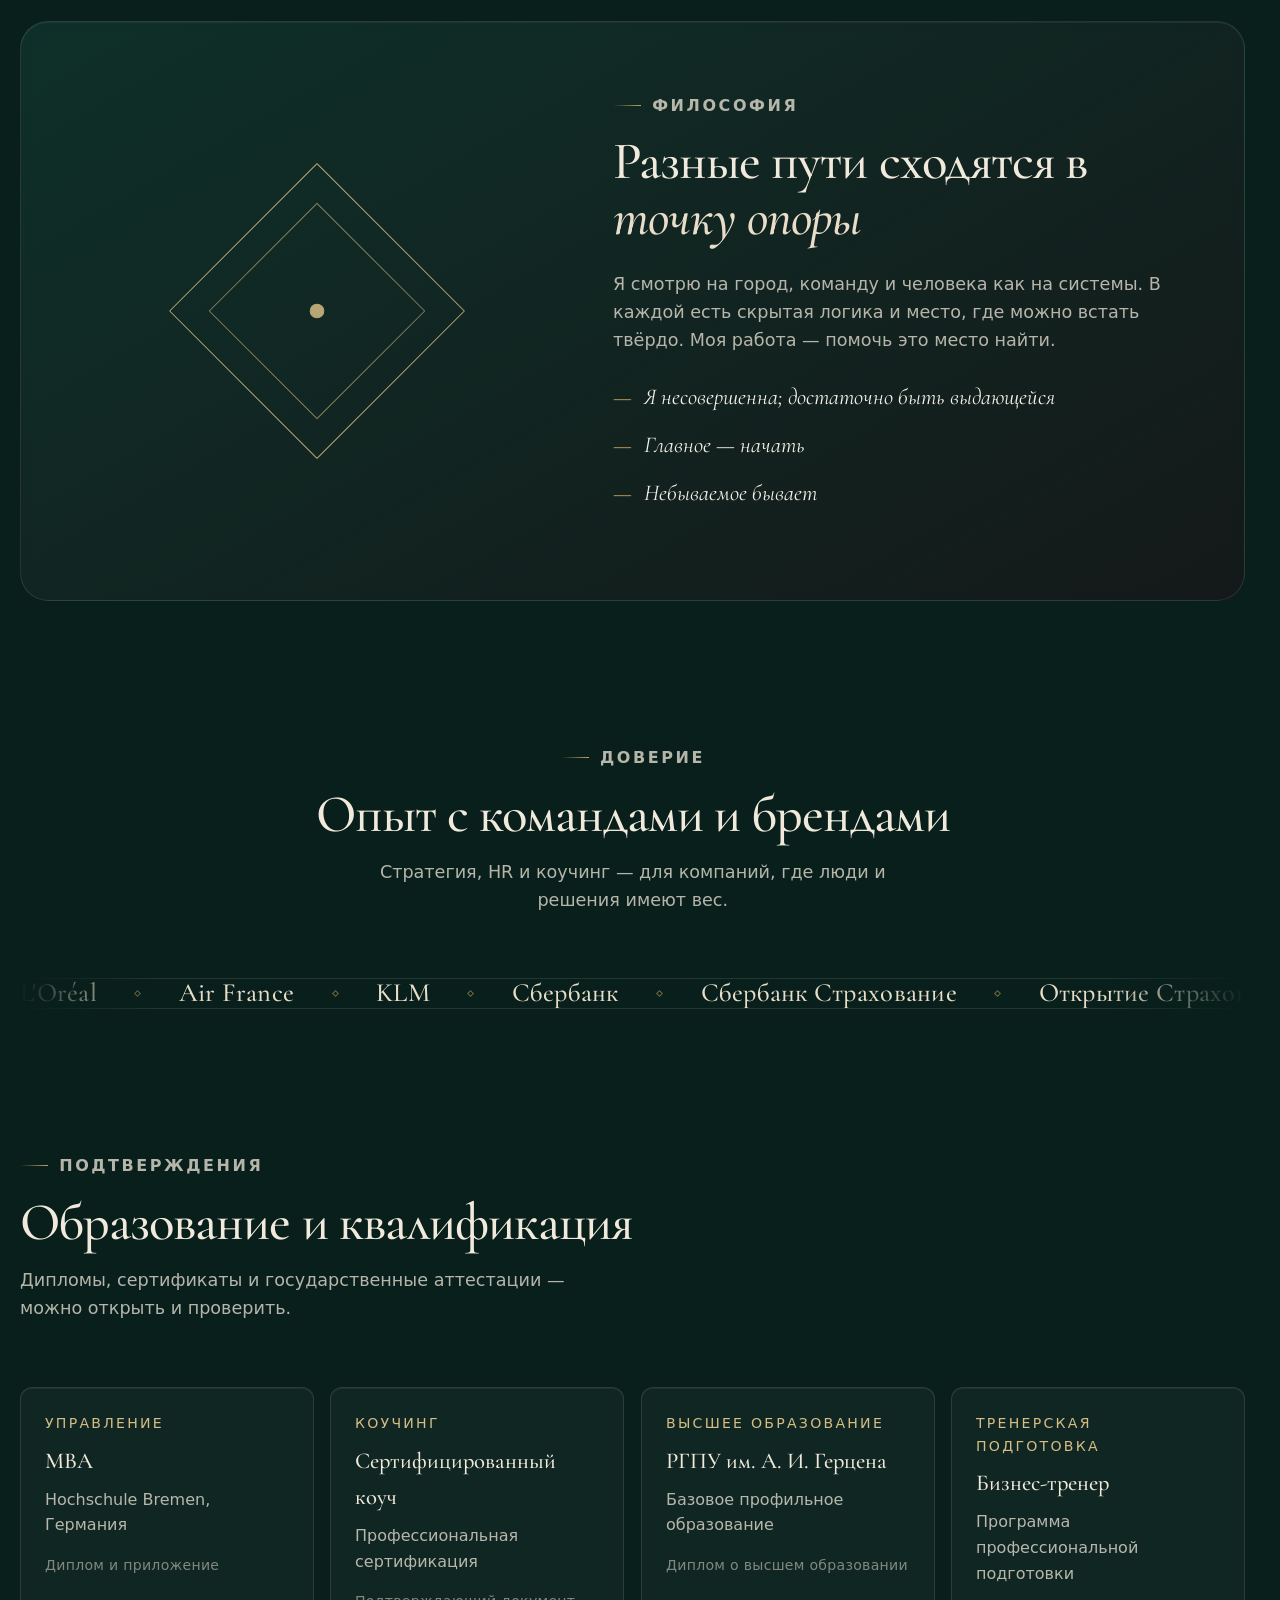
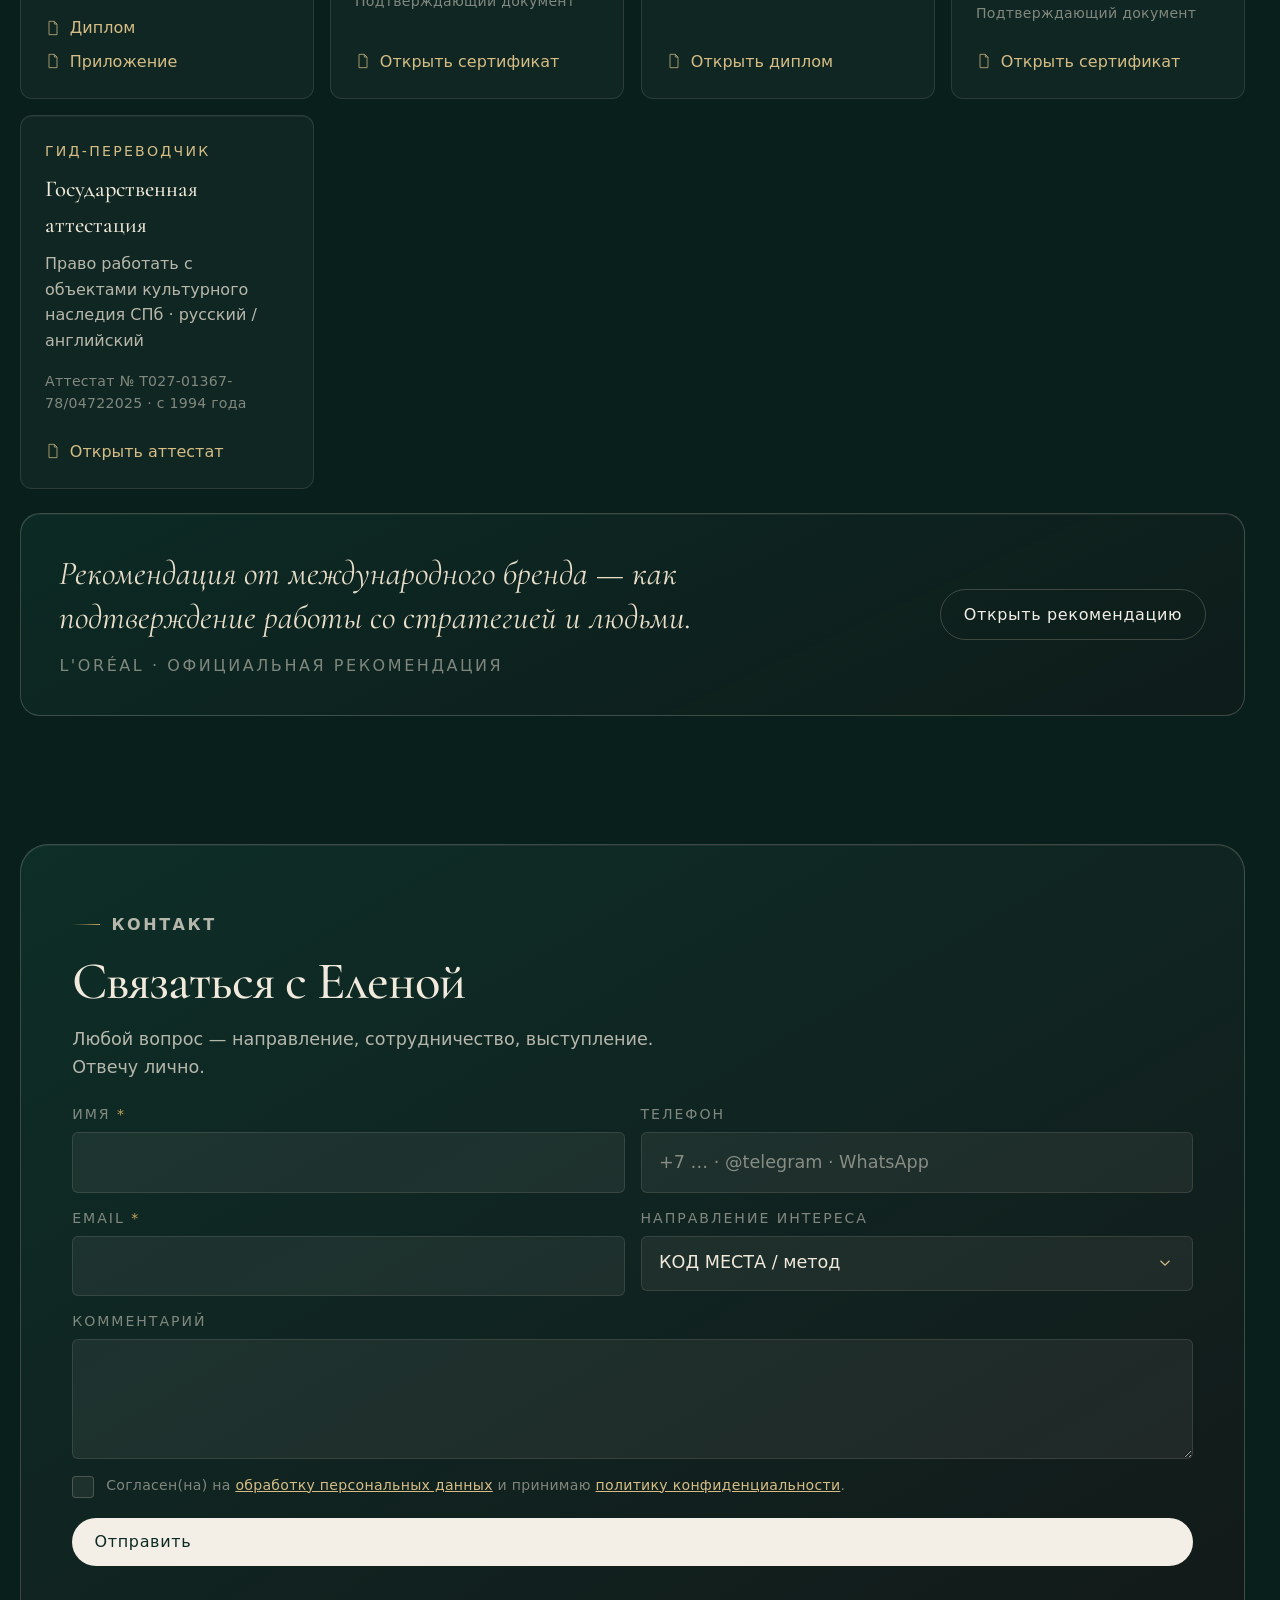
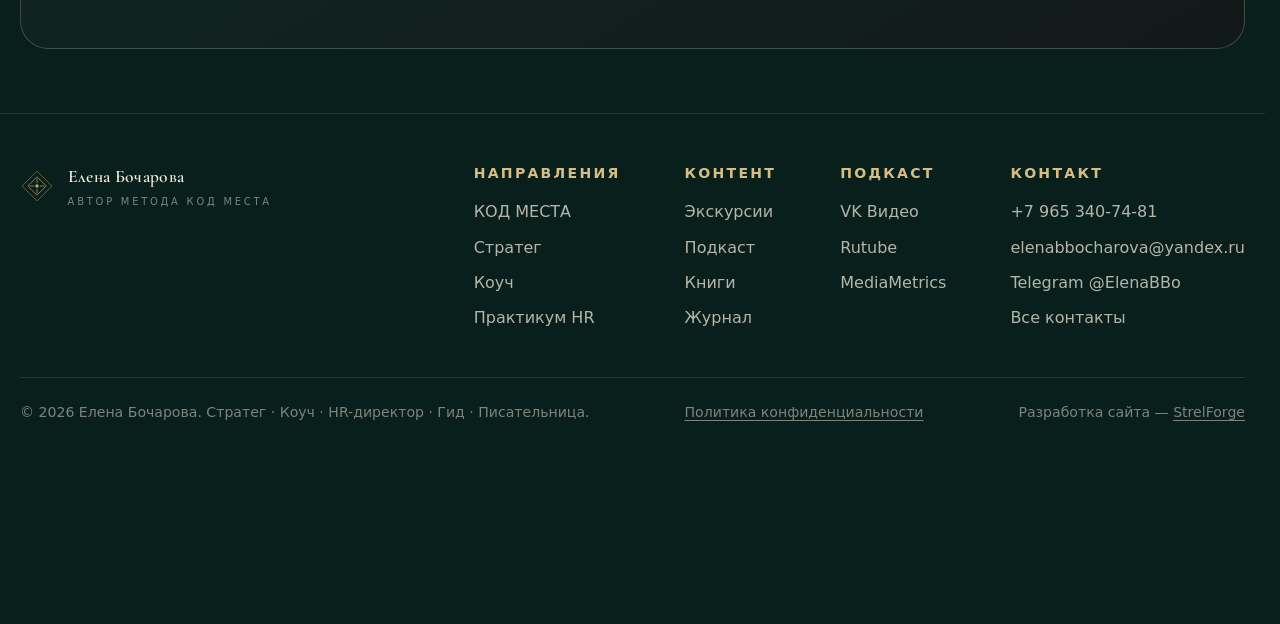
==== commit 1ad0c003: "правки" ====
--- a/about/index.html
+++ b/about/index.html
@@ -2,15 +2,17 @@
 <html lang="ru">
 <head>
   <meta charset="UTF-8" />
+  <style>html.pc-cover::before{content:"";position:fixed;inset:0;z-index:700;background:#081f1b}</style>
+  <script>try{if(sessionStorage.getItem('pc-transit')==='1')document.documentElement.classList.add('pc-cover')}catch(e){}</script>
   <meta name="viewport" content="width=device-width, initial-scale=1.0" />
   <title>Обо мне — Елена Бочарова · биография и опыт</title>
   <meta name="description" content="Елена Бочарова: автор метода КОД МЕСТА, стратег, коуч, HR-директор, гид-переводчик, писательница и ведущая подкаста. Опыт, образование, философия и контакты." />
-  <link rel="canonical" href="https://example.com/about/" />
+  <link rel="canonical" href="https://elenabbocharova.ru/about/" />
   <meta property="og:title" content="Обо мне — Елена Бочарова" />
   <meta property="og:description" content="Биография, опыт, образование и философия." />
   <meta property="og:type" content="profile" />
-  <meta property="og:url" content="https://example.com/about/" />
-  <meta property="og:image" content="https://example.com/assets/img/og-default.svg" />
+  <meta property="og:url" content="https://elenabbocharova.ru/about/" />
+  <meta property="og:image" content="https://elenabbocharova.ru/assets/img/og-default.svg" />
 
     <meta name="robots" content="index, follow" />
   <meta name="author" content="Елена Бочарова" />
@@ -20,10 +22,15 @@
   <meta name="twitter:card" content="summary_large_image" />
   <meta name="twitter:title" content="Обо мне — Елена Бочарова" />
   <meta name="twitter:description" content="Биография, опыт, образование и философия." />
-  <meta name="twitter:image" content="https://example.com/assets/img/og-default.svg" />
-  <link rel="alternate" hreflang="ru" href="https://example.com/about/" />
-  <link rel="alternate" hreflang="x-default" href="https://example.com/about/" />  <link rel="stylesheet" href="../assets/css/base.css" />
-  <link rel="stylesheet" href="../assets/css/style.css?v=20260704" />
+  <meta name="twitter:image" content="https://elenabbocharova.ru/assets/img/og-default.svg" />
+  <link rel="alternate" hreflang="ru" href="https://elenabbocharova.ru/about/" />
+  <link rel="alternate" hreflang="x-default" href="https://elenabbocharova.ru/about/" /><link rel="preconnect" href="https://api.fontshare.com" crossorigin />
+  <link rel="preconnect" href="https://fonts.googleapis.com" />
+  <link rel="preconnect" href="https://fonts.gstatic.com" crossorigin />
+  <link href="https://api.fontshare.com/v2/css?f[]=switzer@300,400,500,600&display=swap" rel="stylesheet" />
+  <link href="https://fonts.googleapis.com/css2?family=Cormorant+Garamond:ital,wght@0,400;0,500;0,600;1,400;1,500&family=Cormorant:ital,wght@0,400;0,500;1,400&display=swap" rel="stylesheet" />
+  <link rel="stylesheet" href="../assets/css/base.css" />
+  <link rel="stylesheet" href="../assets/css/style.css?v=20260706" />
   <link rel="icon" href="data:image/svg+xml,%3Csvg xmlns='http://www.w3.org/2000/svg' viewBox='0 0 32 32'%3E%3Crect width='32' height='32' rx='6' fill='%23081f1b'/%3E%3Cpath d='M16 5 L27 16 L16 27 L5 16 Z' fill='none' stroke='%23c4a35a' stroke-width='1.4'/%3E%3Ccircle cx='16' cy='16' r='3' fill='%23c4a35a'/%3E%3C/svg%3E" />
 </head>
 <body>
--- a/assets/css/base.css
+++ b/assets/css/base.css
@@ -89,9 +89,9 @@
   --track-head:    -0.018em;  /* секционные h2 */
   --track-label:    0.16em;   /* мелкие капс-подписи: сдержанно, читаемо */
 
-  /* Fonts — системные, без внешних CDN (Fontshare/Google могут блокироваться в РФ) */
-  --font-display: Georgia, 'Times New Roman', serif;
-  --font-body: system-ui, -apple-system, 'Segoe UI', Roboto, sans-serif;
+  /* Fonts — Cormorant + Switzer; грузятся неблокирующе в HTML */
+  --font-display: 'Cormorant Garamond', 'Cormorant', Georgia, serif;
+  --font-body: 'Switzer', system-ui, -apple-system, 'Segoe UI', sans-serif;
 
   --shadow-soft: 0 24px 60px -28px rgba(0,0,0,0.6);
   /* Возвышение карточек — внутренняя подсветка сверху + мягкая тень (Sequel) */
--- a/assets/css/style.css
+++ b/assets/css/style.css
@@ -1342,7 +1342,7 @@
   filter: none !important; clip-path: none !important;
 }
 .reveal {
-  opacity: 1; transform: none;
+  opacity: 0; transform: translateY(30px);
   transition: opacity .9s var(--ease), transform 1.05s var(--ease),
               filter .9s var(--ease), clip-path 1.05s var(--ease);
   will-change: opacity, transform;
@@ -1370,8 +1370,8 @@
 .reveal-blur  { filter: blur(14px); transform: translateY(20px); }
 
 /* Кинематографичная «шторка» для крупных заголовков */
-.reveal-mask  { opacity: 1; transform: none; clip-path: none; }
-.reveal-mask.in { clip-path: none; }
+.reveal-mask  { opacity: 1; transform: none; clip-path: inset(0 0 110% 0); }
+.reveal-mask.in { clip-path: inset(0 0 -14% 0); }
 
 @media (prefers-reduced-motion: reduce) {
   .reveal, .reveal-left, .reveal-right, .reveal-down,
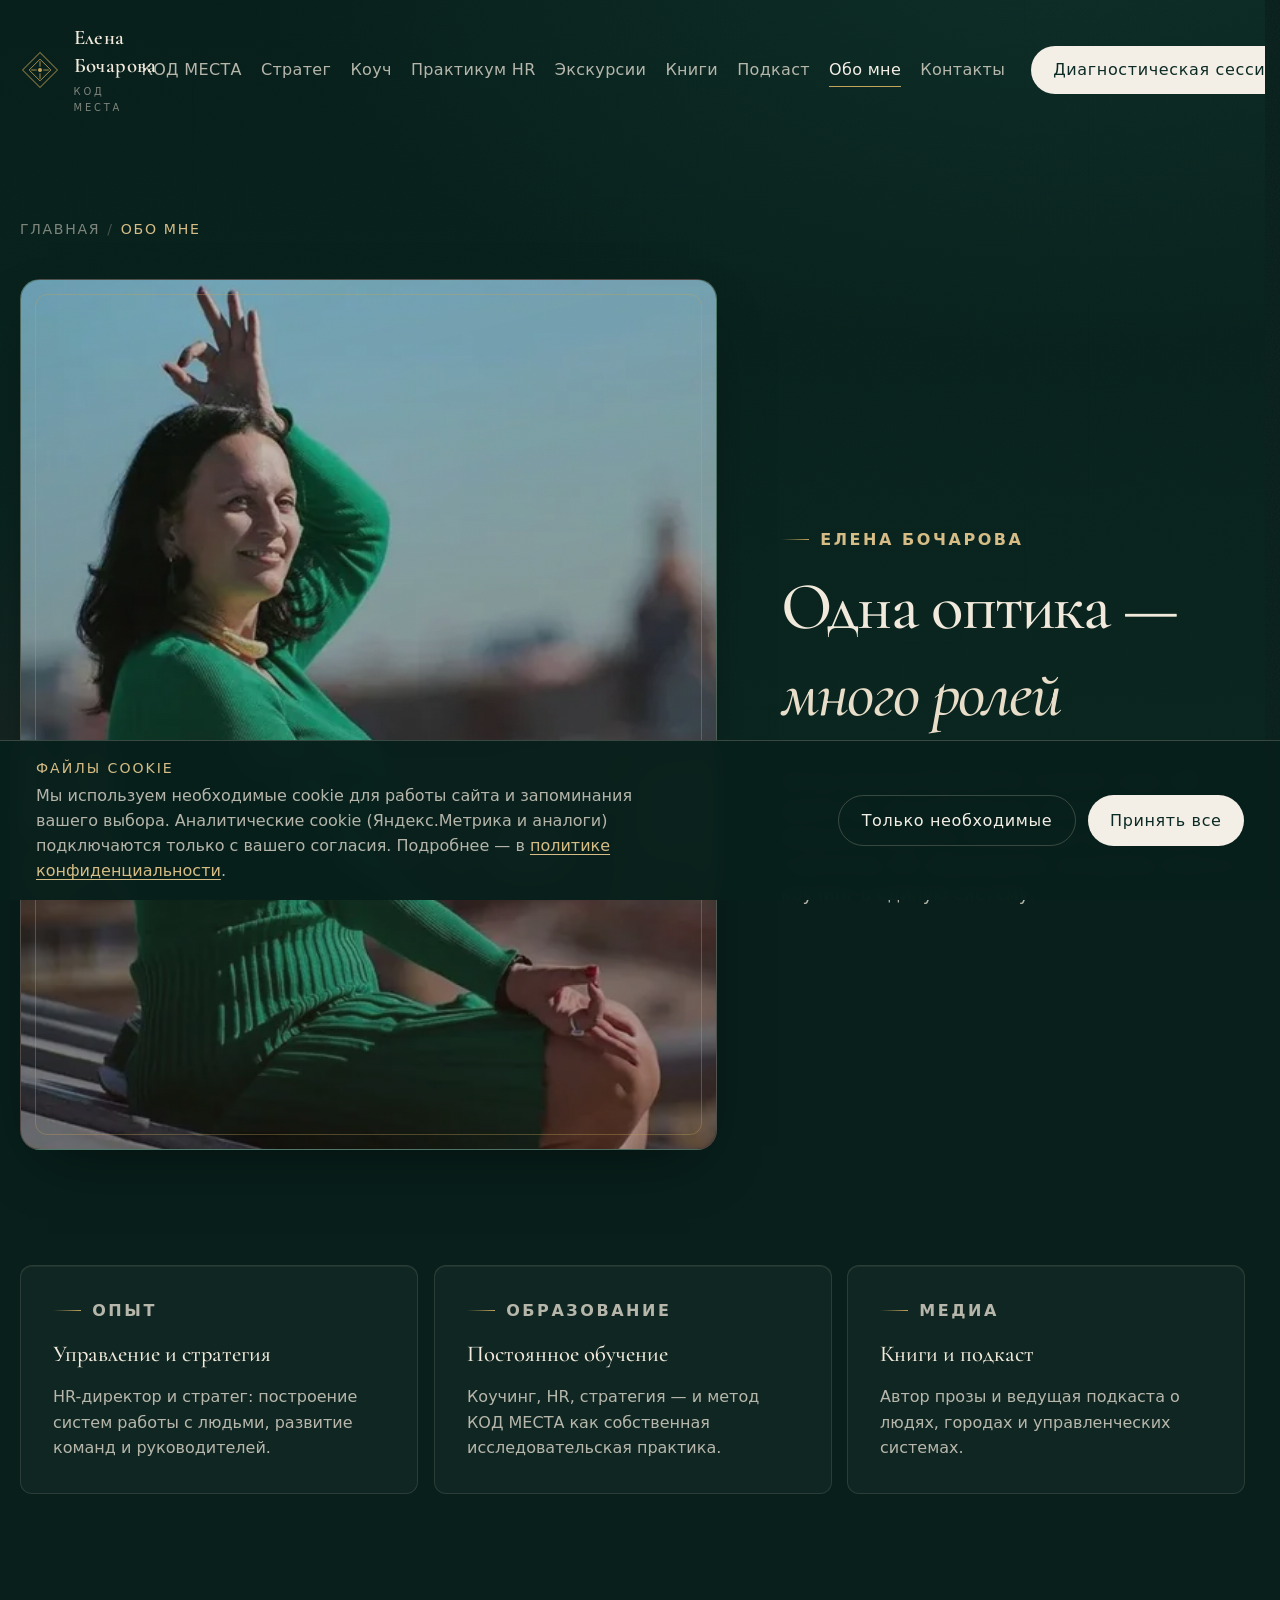
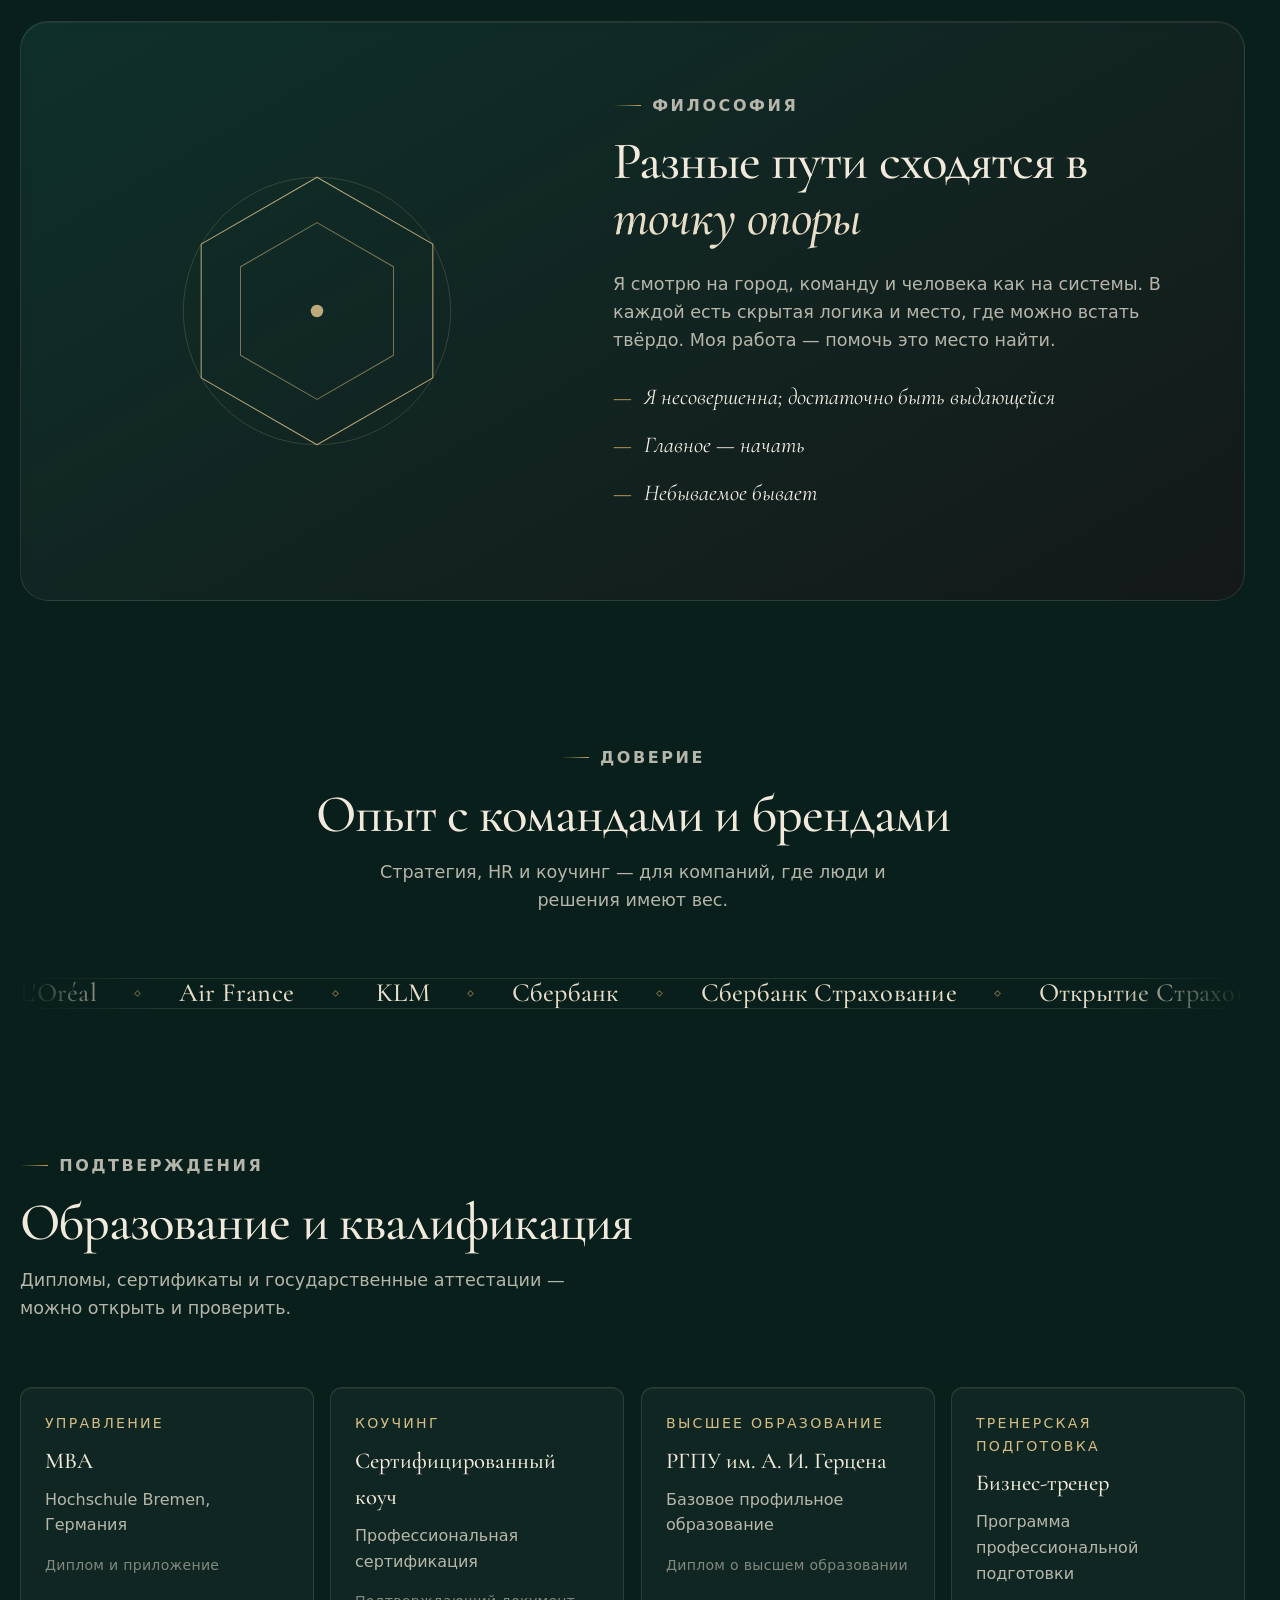
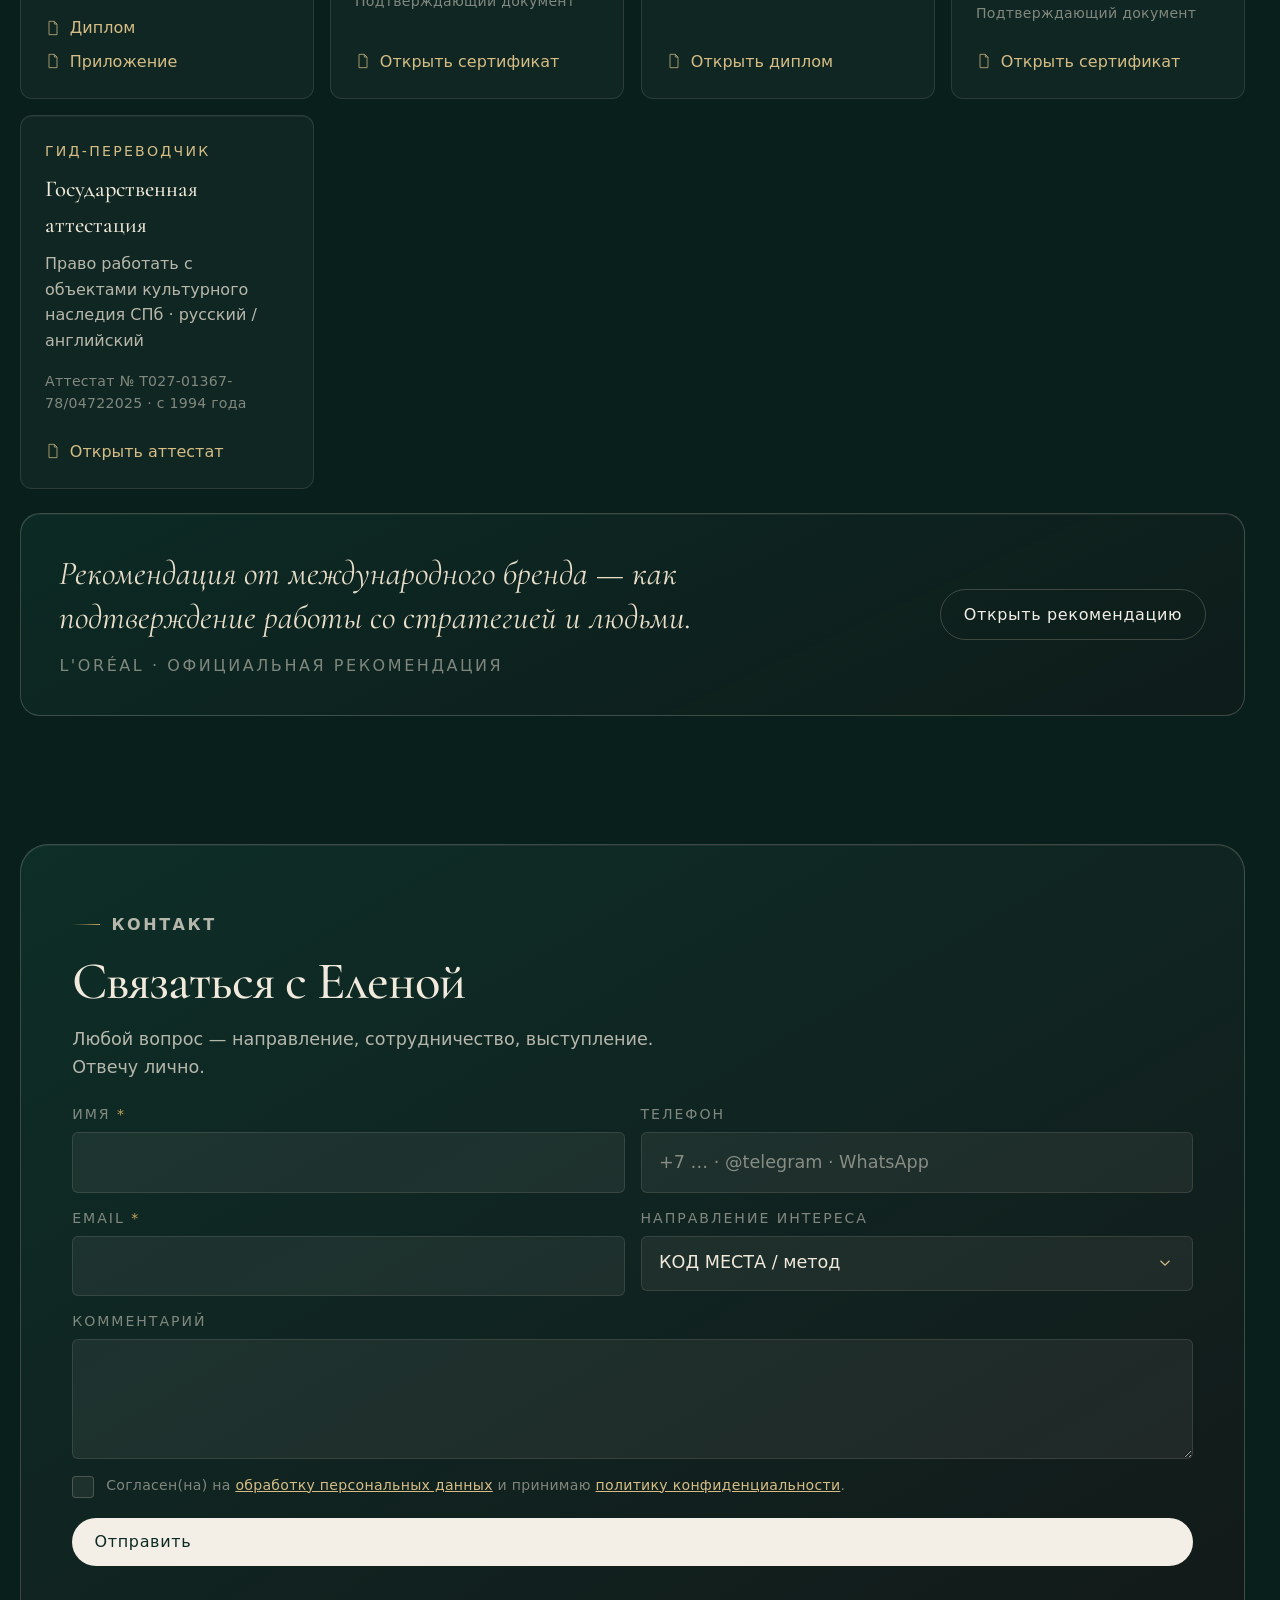
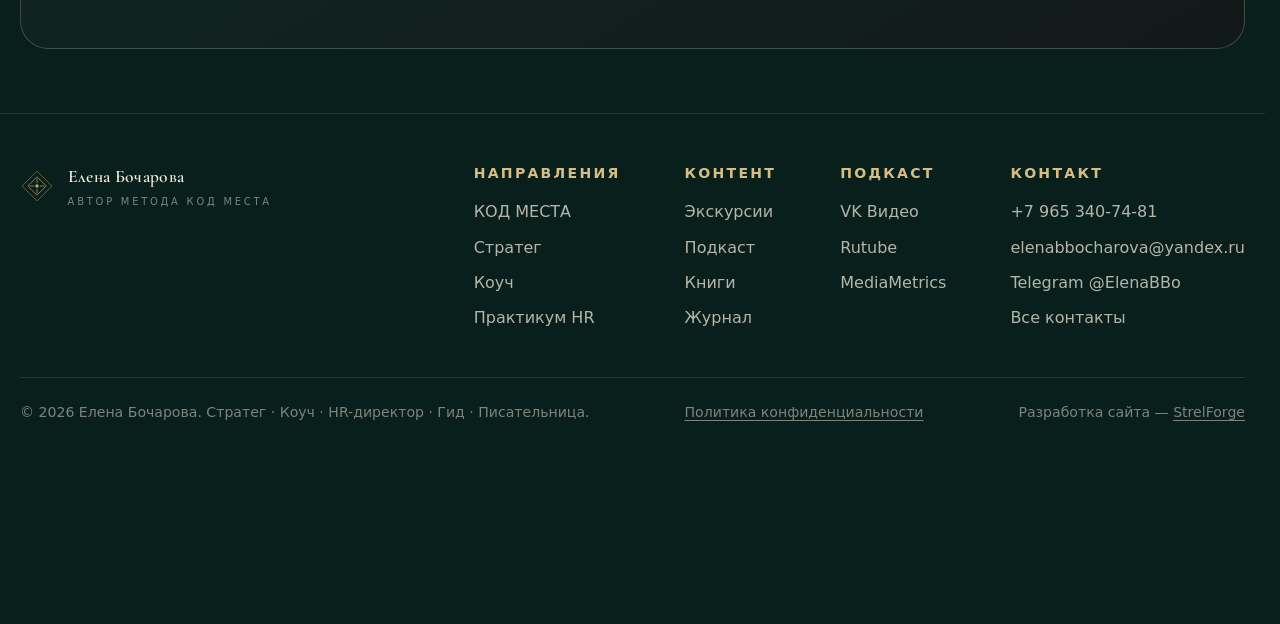
==== commit bcb702c9: "фикс" ====
--- a/about/index.html
+++ b/about/index.html
@@ -30,7 +30,7 @@
   <link href="https://api.fontshare.com/v2/css?f[]=switzer@300,400,500,600&display=swap" rel="stylesheet" />
   <link href="https://fonts.googleapis.com/css2?family=Cormorant+Garamond:ital,wght@0,400;0,500;0,600;1,400;1,500&family=Cormorant:ital,wght@0,400;0,500;1,400&display=swap" rel="stylesheet" />
   <link rel="stylesheet" href="../assets/css/base.css" />
-  <link rel="stylesheet" href="../assets/css/style.css?v=20260706" />
+  <link rel="stylesheet" href="../assets/css/style.css?v=20260723" />
   <link rel="icon" href="data:image/svg+xml,%3Csvg xmlns='http://www.w3.org/2000/svg' viewBox='0 0 32 32'%3E%3Crect width='32' height='32' rx='6' fill='%23081f1b'/%3E%3Cpath d='M16 5 L27 16 L16 27 L5 16 Z' fill='none' stroke='%23c4a35a' stroke-width='1.4'/%3E%3Ccircle cx='16' cy='16' r='3' fill='%23c4a35a'/%3E%3C/svg%3E" />
 </head>
 <body>
@@ -65,13 +65,15 @@
 
     <section class="section section--tight wrap">
       <div class="method">
-        <div class="reveal reveal-left">
+        <div class="glyph-stage reveal reveal-left">
+          <canvas class="path-atmosphere path-atmosphere--glyph" data-path-graph="roles-six" aria-hidden="true"></canvas>
           <svg class="glyph-svg" viewBox="0 0 300 300" fill="none" aria-hidden="true">
             <g stroke="currentColor" stroke-width="0.9" opacity="0.85">
-              <path d="M150 20 L280 150 L150 280 L20 150 Z"/>
-              <path d="M150 55 L245 150 L150 245 L55 150 Z" opacity="0.7"/>
-              <circle cx="150" cy="150" r="6" fill="currentColor"/>
+              <path d="M150 32 L252.2 91 L252.2 209 L150 268 L47.8 209 L47.8 91 Z"/>
+              <path d="M150 72 L217.5 111 L217.5 189 L150 228 L82.5 189 L82.5 111 Z" opacity="0.62"/>
             </g>
+            <circle cx="150" cy="150" r="118" stroke="currentColor" stroke-width="0.55" stroke-dasharray="2 7" opacity="0.32"/>
+            <circle cx="150" cy="150" r="5.5" fill="currentColor" opacity="0.88"/>
           </svg>
         </div>
         <div class="reveal reveal-right" data-delay="120">
@@ -224,6 +226,7 @@
   <script src="../assets/js/seo.js" defer></script>
   <script src="../content/bundle.js" defer></script>
   <script src="../assets/js/content.js" defer></script>
+  <script src="../assets/js/path-atmosphere.js?v=20260721" defer></script>
   <script src="../assets/js/site.js" defer></script>
 </body>
 </html>
--- a/assets/css/style.css
+++ b/assets/css/style.css
@@ -112,6 +112,46 @@
   gap: clamp(2rem, 5vw, 5rem); align-items: center;
 }
 .hero-eyebrow { margin-bottom: var(--space-6); }
+.is-home .hero .crumbs--hero {
+  margin: -0.75rem 0 clamp(1.35rem, 2.8vw, 2.25rem);
+  gap: 0.35em 0.55em;
+  letter-spacing: 0.18em;
+  max-width: 52ch;
+}
+.is-home .hero .crumbs--hero .sep { opacity: 0.32; user-select: none; }
+.is-home .hero-grid,
+.is-home .hero .motto-strip { position: relative; z-index: 1; }
+.hero-drift {
+  position: absolute;
+  inset: 0;
+  z-index: 0;
+  pointer-events: none;
+  overflow: hidden;
+}
+.hero-drift__mote {
+  position: absolute;
+  left: var(--x, 50%);
+  top: var(--y, 50%);
+  width: var(--s, 2.5px);
+  height: var(--s, 2.5px);
+  border-radius: 50%;
+  background: rgba(232, 221, 200, 0.72);
+  box-shadow:
+    0 0 1px rgba(232, 221, 200, 0.5),
+    0 0 var(--g, 8px) rgba(198, 167, 108, 0.22);
+  animation: hero-drift-float var(--dur, 18s) var(--delay, 0s) ease-in-out infinite;
+  will-change: transform, opacity;
+}
+@keyframes hero-drift-float {
+  0%, 100% {
+    transform: translate3d(0, 0, 0);
+    opacity: var(--o, 0.32);
+  }
+  50% {
+    transform: translate3d(var(--dx, 16px), var(--dy, -22px), 0);
+    opacity: min(0.62, calc(var(--o, 0.32) * 1.25));
+  }
+}
 .hero h1 {
   font-family: var(--font-display);
   font-size: var(--text-hero); font-weight: 500; line-height: 0.98;
@@ -186,6 +226,7 @@
 /* ---------------- Section scaffolding ---------------- */
 section { position: relative; z-index: 1; }
 .section { padding-block: clamp(4rem, 9vw, 8rem); }
+.section[id] { scroll-margin-top: clamp(5rem, 8vw, 6.5rem); }
 .section--tight { padding-block: clamp(2.5rem, 5vw, 4.5rem); }
 .section-head { max-width: 60ch; margin-bottom: clamp(2.5rem, 5vw, 4rem); }
 .section-head h2 {
@@ -286,6 +327,91 @@
 }
 .method--reverse { grid-template-columns: 1.1fr 0.9fr; }
 .method .glyph-svg { width: 100%; max-width: 340px; height: auto; color: var(--gold-soft); margin-inline: auto; }
+
+/* КОД МЕСТА — живая схема путей (canvas + SVG) */
+.is-kod-mesta .path-hero {
+  position: relative;
+  padding-block: clamp(3.75rem, 7.5vw, 7.25rem) clamp(2.75rem, 5vw, 4.25rem);
+}
+.is-kod-mesta .path-hero .subhero-inner {
+  position: relative;
+  z-index: 1;
+}
+.is-kod-mesta .path-hero .eyebrow {
+  margin-bottom: clamp(1.25rem, 2.5vw, 2rem);
+}
+.is-kod-mesta .path-hero-rule {
+  width: 100vw;
+  max-width: 100vw;
+  margin-left: calc(50% - 50vw);
+  margin-right: calc(50% - 50vw);
+  height: 1px;
+  margin-bottom: clamp(1.75rem, 3.5vw, 2.75rem);
+  background: linear-gradient(
+    90deg,
+    transparent,
+    rgba(198, 167, 108, 0.18) 14%,
+    rgba(198, 167, 108, 0.34) 50%,
+    rgba(198, 167, 108, 0.18) 86%,
+    transparent
+  );
+  opacity: 0.9;
+}
+.is-kod-mesta .path-hero .subhero-inner h1 {
+  margin-top: 0;
+}
+.is-kod-mesta .hero-anchor {
+  margin: clamp(1.35rem, 2.6vw, 2rem) 0 0;
+  font-size: var(--text-xs);
+  letter-spacing: 0.26em;
+  text-transform: uppercase;
+  color: var(--text-faint);
+}
+.is-kod-mesta .path-hero .subhero-roles {
+  margin-top: clamp(1.35rem, 2.6vw, 2rem);
+}
+.is-kod-mesta .path-atmosphere {
+  position: absolute;
+  pointer-events: none;
+  display: block;
+  border: 0;
+  background: transparent;
+}
+/* Живые импульсы на глифах (хаб / КОД МЕСТА / Обо мне / Стратег / Коуч) */
+.glyph-stage {
+  position: relative;
+  width: 100%;
+  max-width: 340px;
+  aspect-ratio: 1;
+  margin-inline: auto;
+  overflow: hidden;
+}
+.path-atmosphere {
+  position: absolute;
+  pointer-events: none;
+  display: block;
+  border: 0;
+  background: transparent;
+}
+.path-atmosphere--glyph {
+  inset: 0;
+  width: 100%;
+  height: 100%;
+  z-index: 0;
+}
+.glyph-stage .glyph-svg {
+  position: relative;
+  z-index: 1;
+  width: 100%;
+  height: 100%;
+  max-width: none;
+  margin: 0;
+}
+.method .glyph-stage + *,
+.method > .reveal-right,
+.method > .reveal-left:not(.glyph-stage) { position: relative; z-index: 1; }
+.is-kod-mesta .method .glyph-stage + *,
+.is-kod-mesta .method > .reveal-right { position: relative; z-index: 1; }
 .method h2 { font-family: var(--font-display); font-weight: 500; font-size: var(--text-2xl); line-height: 1.06; letter-spacing: var(--track-head); margin-bottom: var(--space-6); }
 .method h2 em { color: var(--champagne); font-style: italic; }
 .method p { color: var(--text-soft); margin-bottom: var(--space-4); max-width: 50ch; }
@@ -1155,11 +1281,6 @@
   justify-content: center;
   text-align: center;
   line-height: 1.35;
-  overflow: visible;
-}
-.panel--funnel .form .btn-primary,
-.panel--funnel .form .btn-gold {
-  overflow: visible;
 }
 
 /* ---------------- Closing CTA ---------------- */
@@ -1423,6 +1544,14 @@
   transform: skewX(-18deg); transition: left .75s var(--ease); pointer-events: none;
 }
 .btn-primary:hover::after, .btn-gold:hover::after { left: 140%; }
+/* Формы: блик и магнит остаются — но overflow:hidden обязателен, иначе ::after
+   (left:-130%) вылезает влево серой полосой через всю воронку. */
+.form .btn,
+.form .btn-primary,
+.form .btn-gold {
+  overflow: hidden;
+  isolation: isolate;
+}
 
 /* Шапка слегка «уплотняется» при скролле */
 .header-inner { transition: padding-block .4s var(--ease); }
@@ -1623,6 +1752,7 @@
 }
 @media (max-width: 900px) {
   .form-row { grid-template-columns: 1fr; }
+  .hero-drift { display: none; }
 }
 @media (max-width: 760px) {
   .doors { grid-template-columns: 1fr; }
@@ -1647,10 +1777,7 @@
     justify-content: center;
     text-align: center;
     line-height: 1.35;
-    overflow: visible;
-  }
-  .form .btn-primary,
-  .form .btn-gold { overflow: visible; }
+  }
   .step { grid-template-columns: 1fr; gap: var(--space-3); }
   /* Горизонтальный сдвиг reveal на узких экранах даёт боковой скролл */
   .reveal-left, .reveal-right { transform: translateY(28px) scale(0.985); }
@@ -1955,7 +2082,7 @@
 
 @media (prefers-reduced-motion: reduce) {
   .marquee-track { animation: none; }
-  .grain, .hero-glow { display: none; }
+  .grain, .hero-glow, .hero-drift { display: none; }
   .page-curtain { display: none; }
   .video-play, .video-play::before, .video-play::after, .video-play .pc-glyph--play,
   .video-frame:hover .video-play, .video-frame:hover .video-play::before {
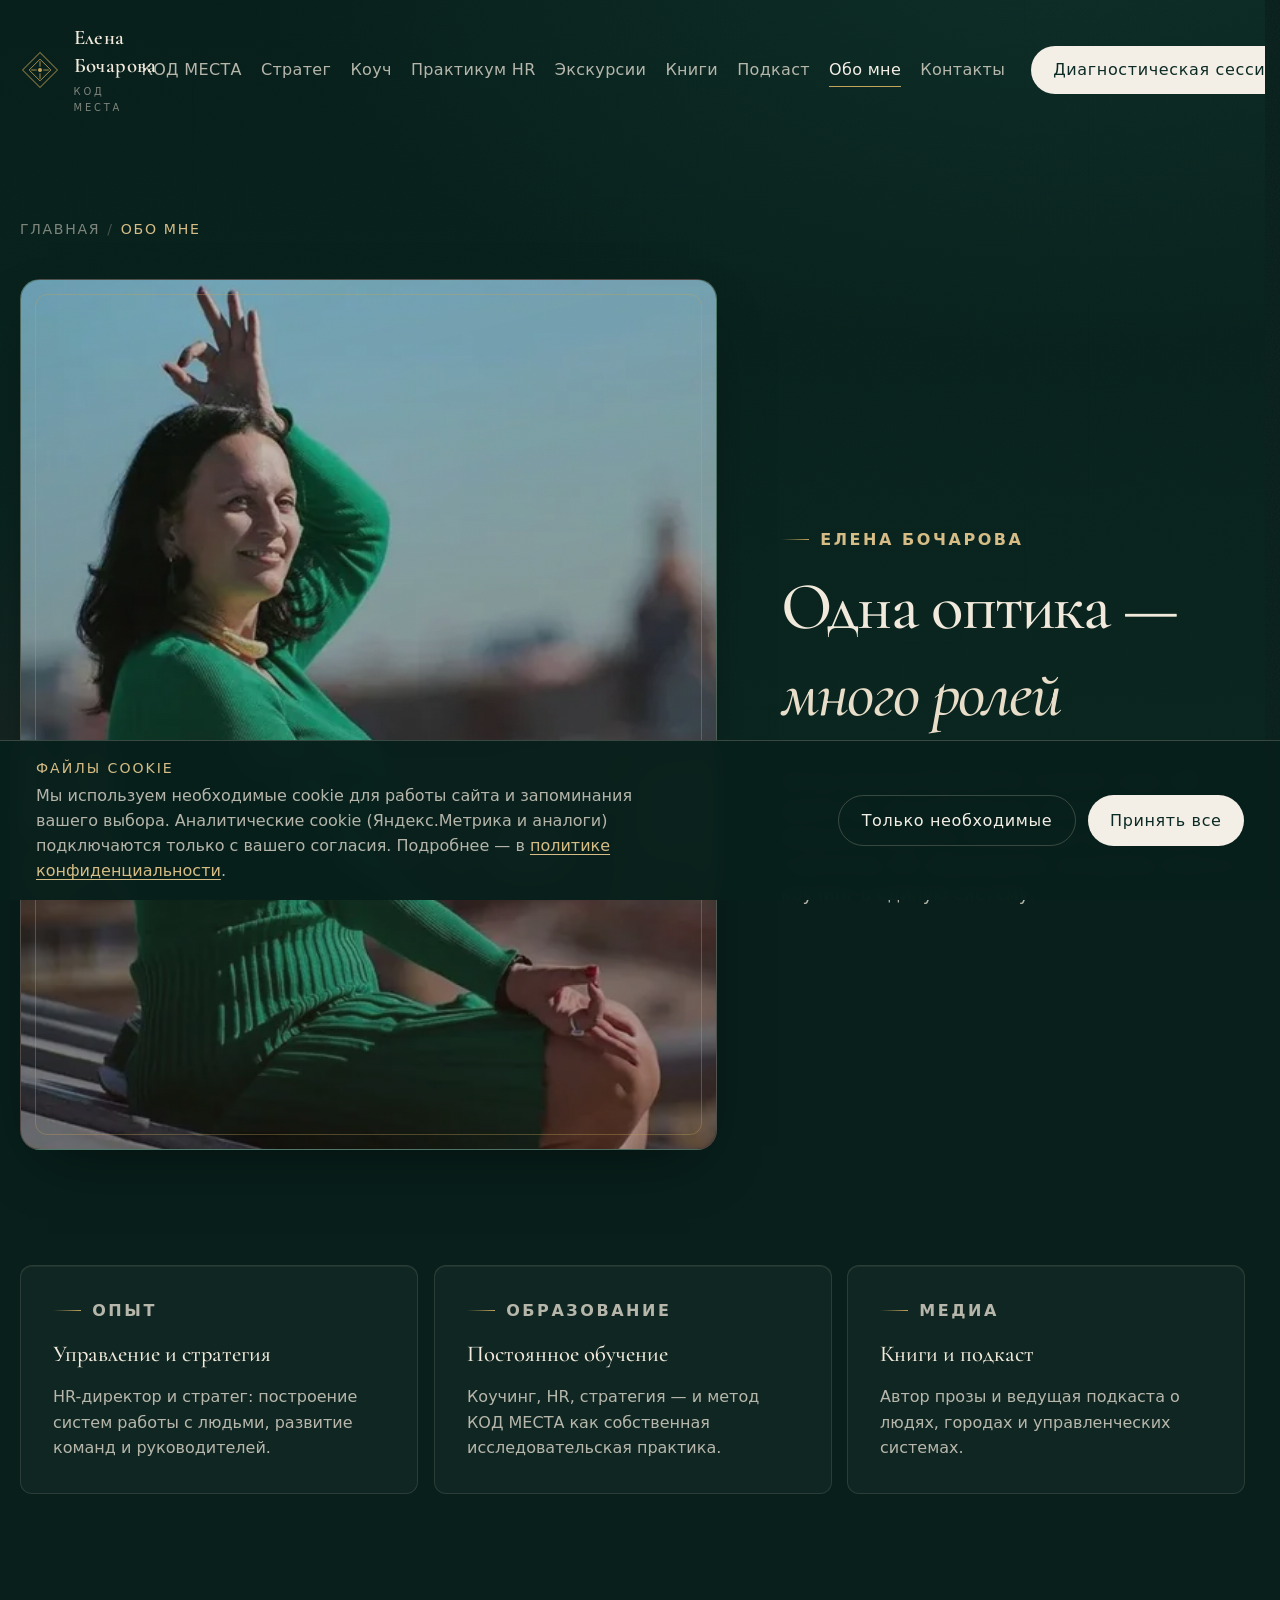
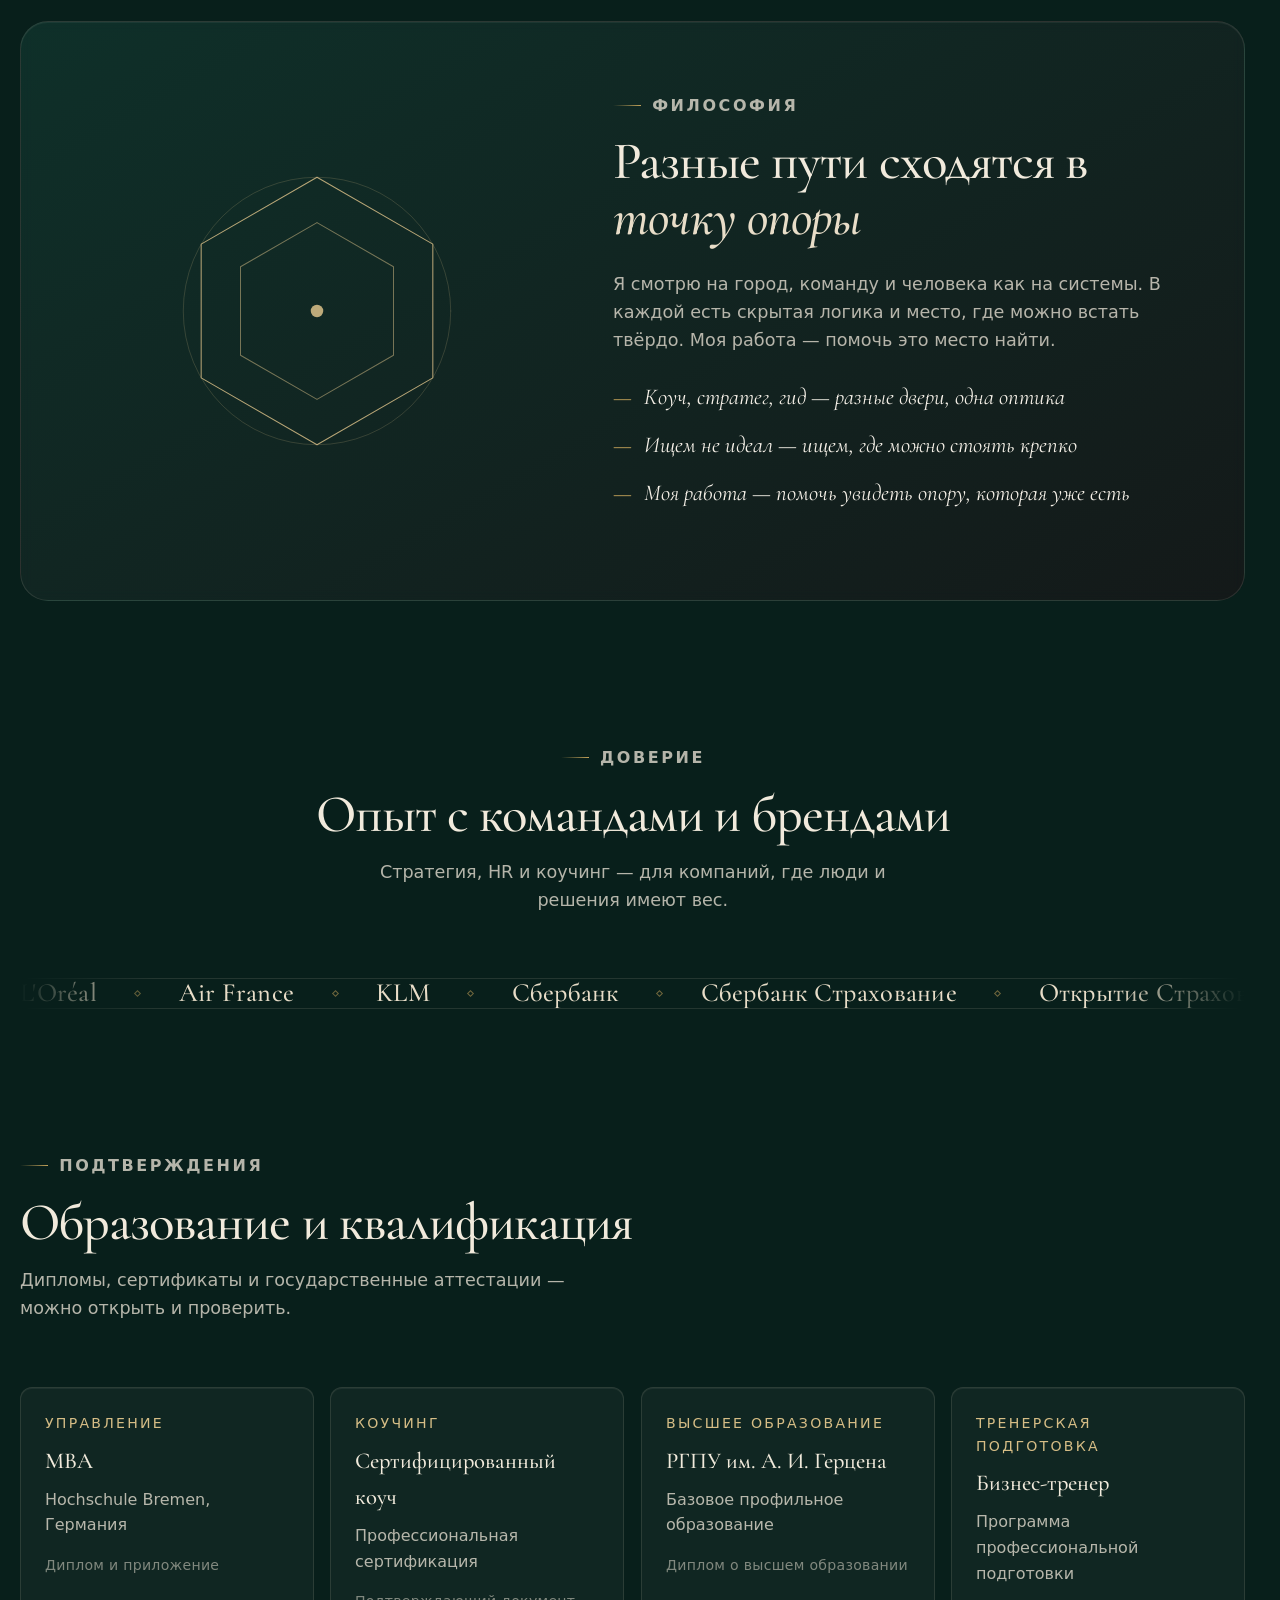
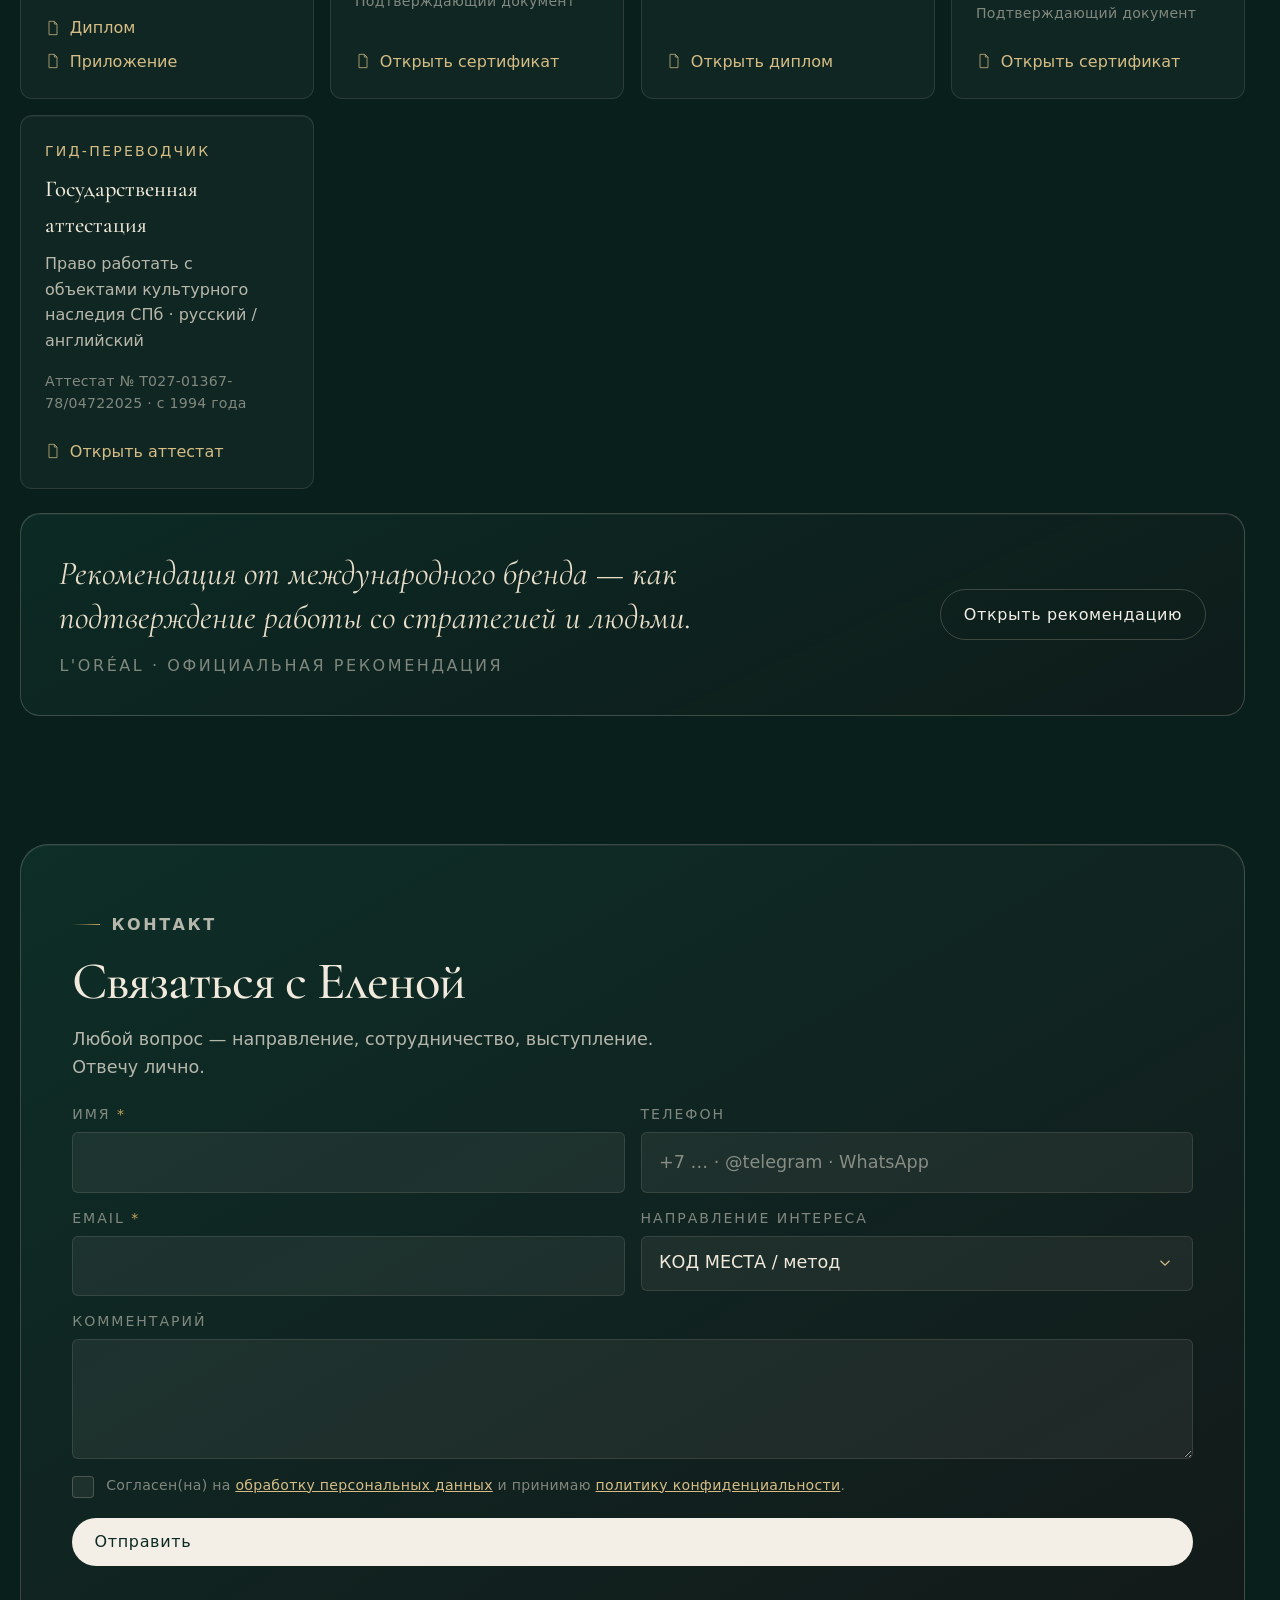
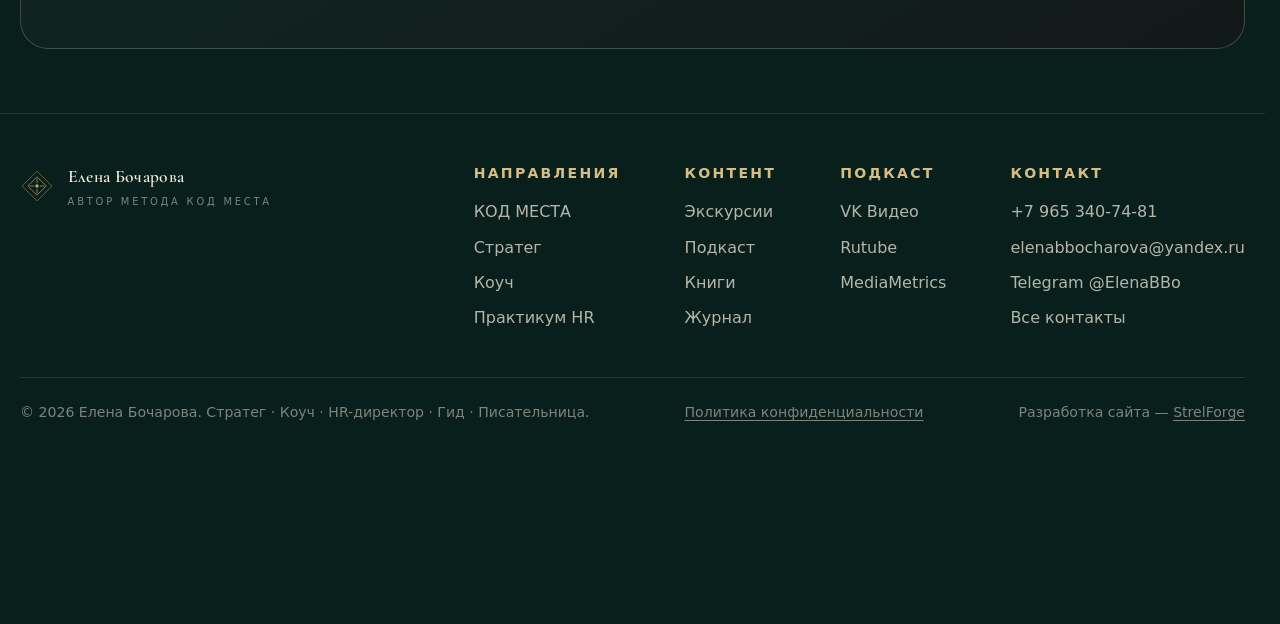
==== commit bcd777d4: "фикс 47" ====
--- a/about/index.html
+++ b/about/index.html
@@ -81,9 +81,9 @@
           <h2>Разные пути сходятся в <em>точку опоры</em></h2>
           <p>Я смотрю на город, команду и человека как на системы. В каждой есть скрытая логика и место, где можно встать твёрдо. Моя работа — помочь это место найти.</p>
           <ul class="principles">
-            <li>Я несовершенна; достаточно быть выдающейся</li>
-            <li>Главное — начать</li>
-            <li>Небываемое бывает</li>
+            <li>Коуч, стратег, гид — разные двери, одна оптика</li>
+            <li>Ищем не идеал — ищем, где можно стоять крепко</li>
+            <li>Моя работа — помочь увидеть опору, которая уже есть</li>
           </ul>
         </div>
       </div>
